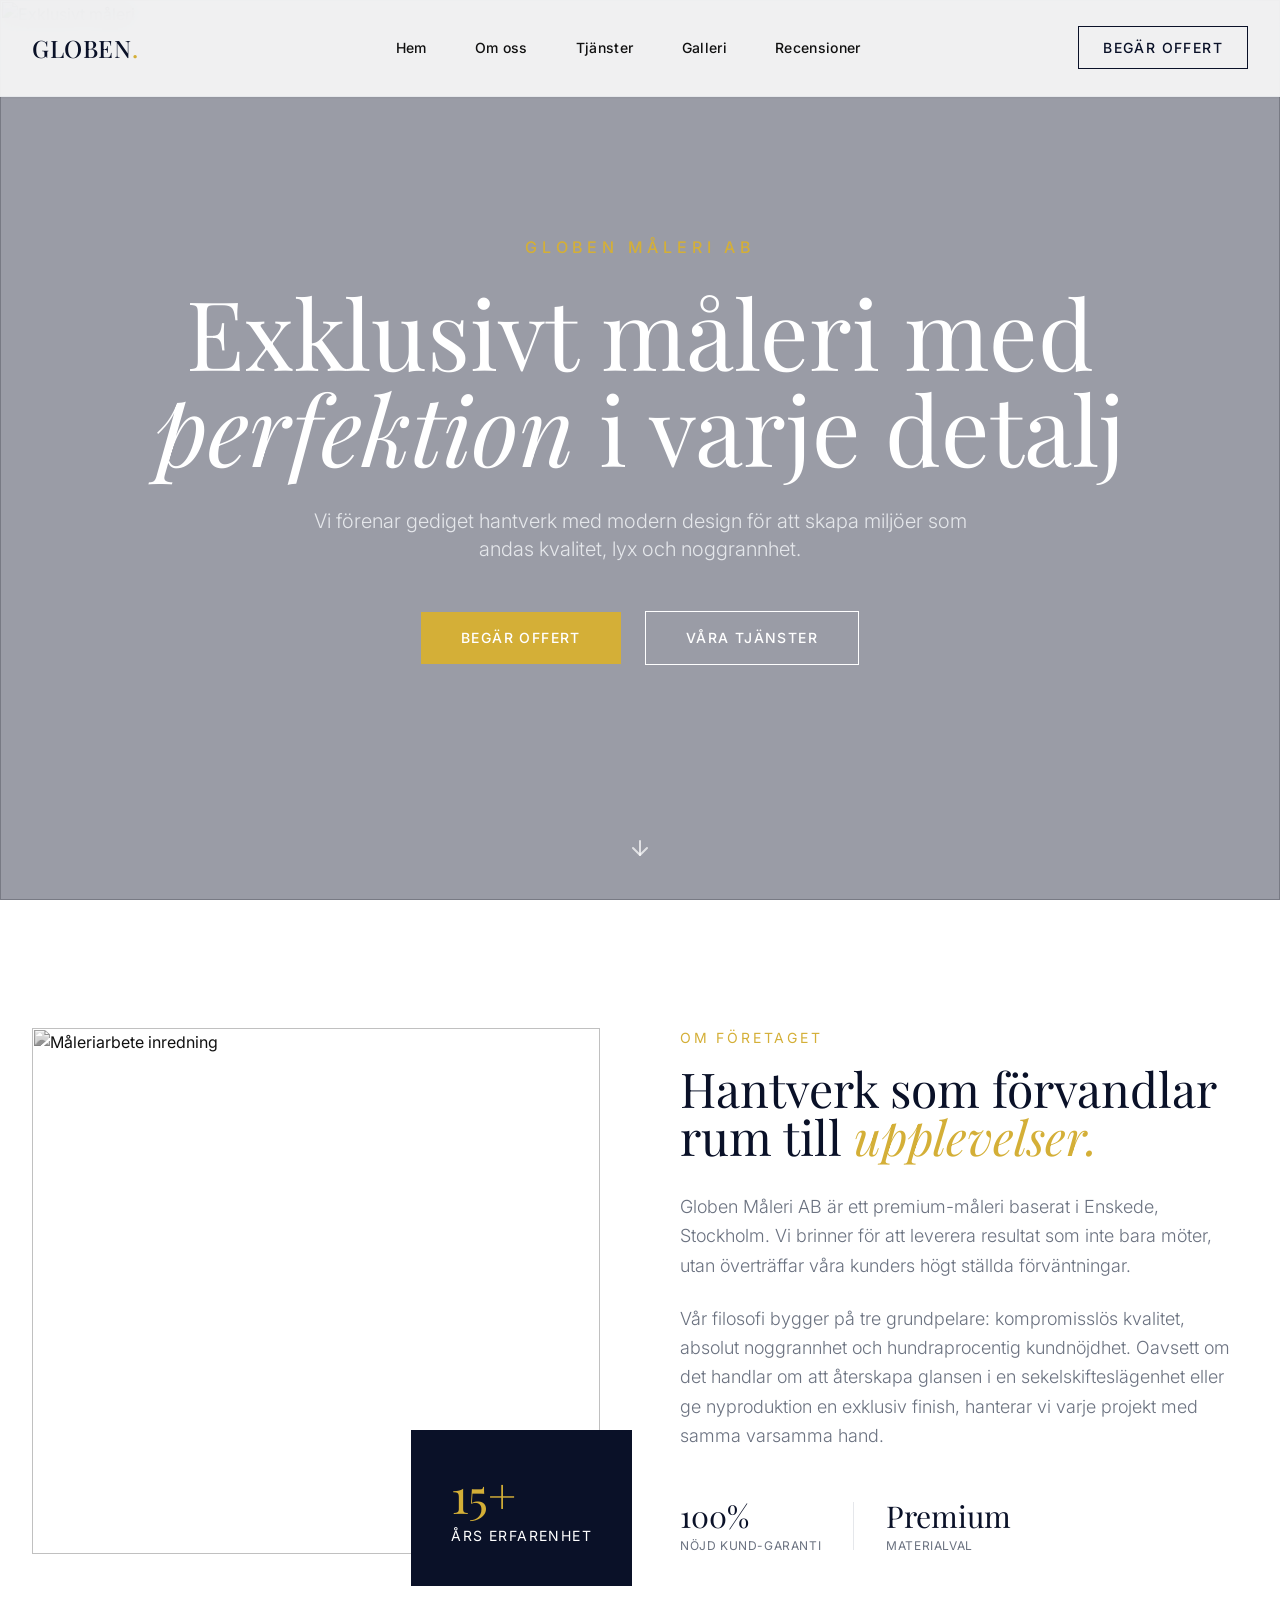
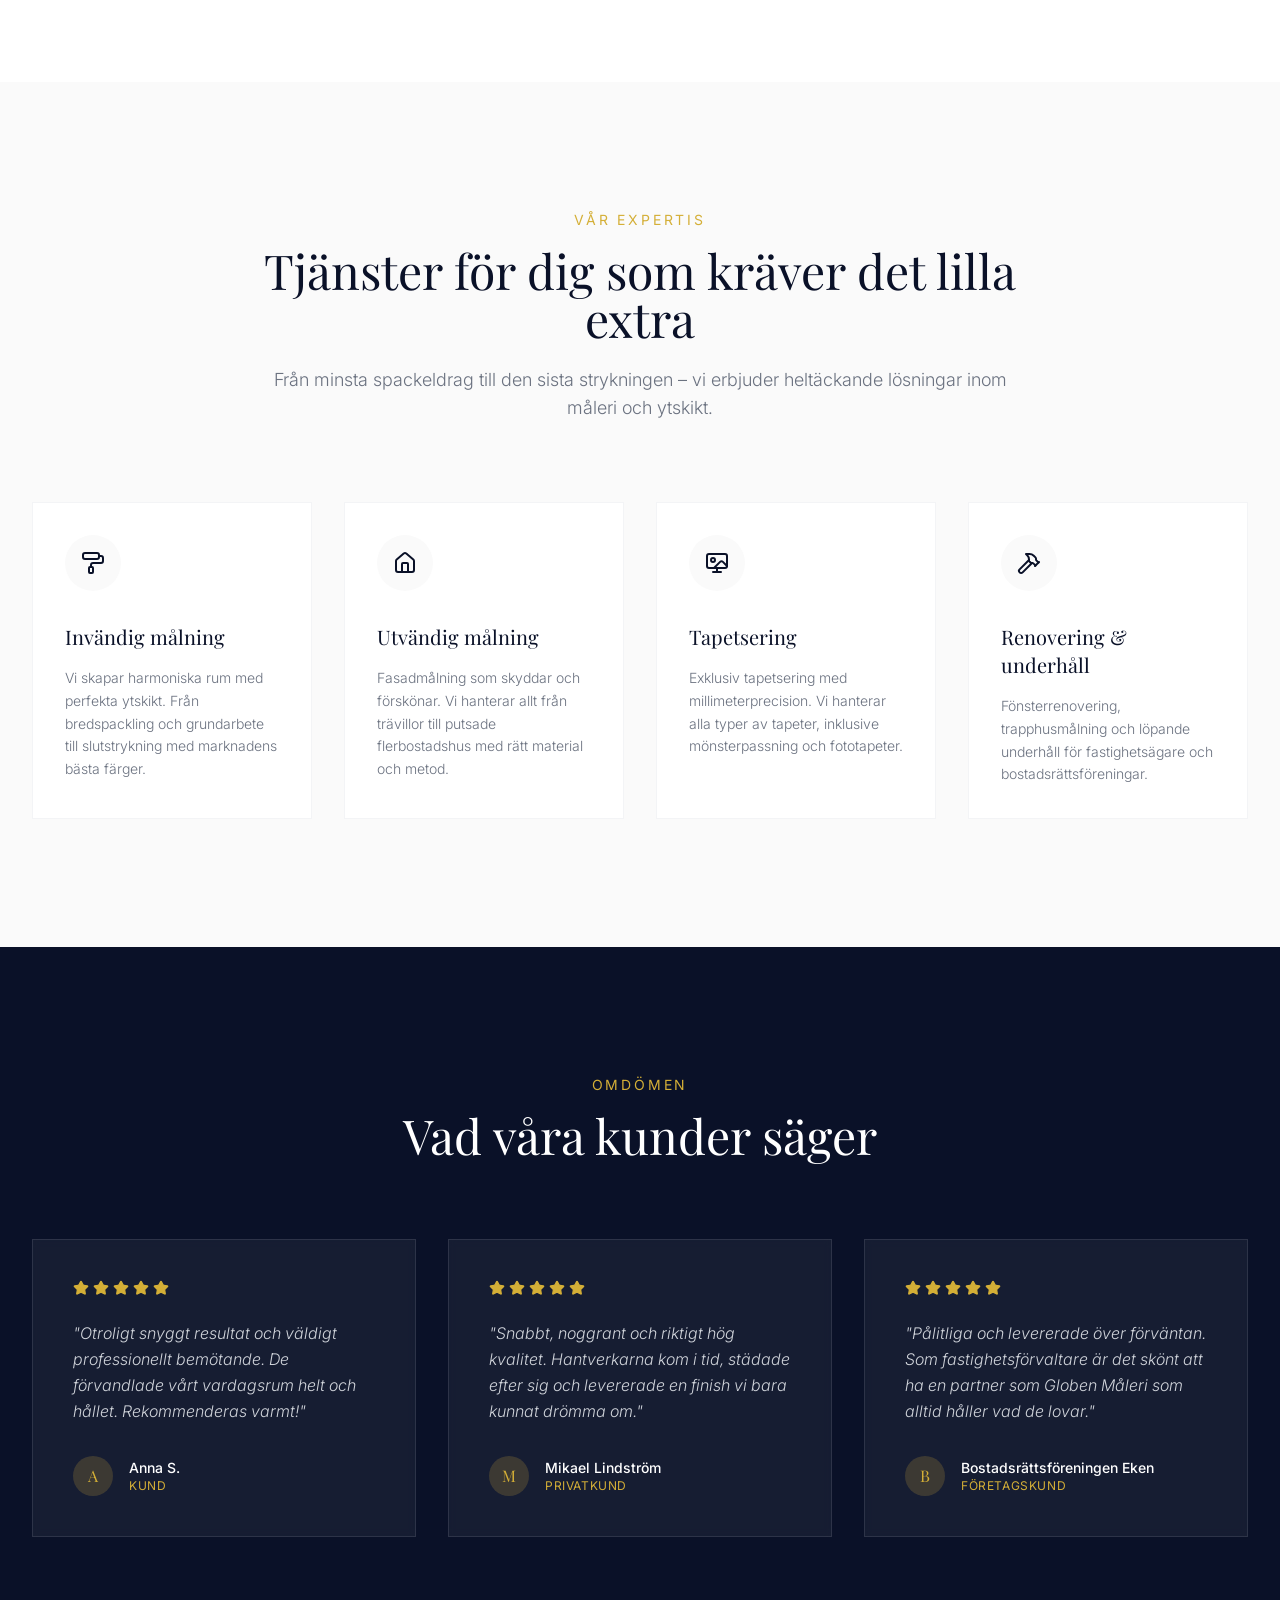
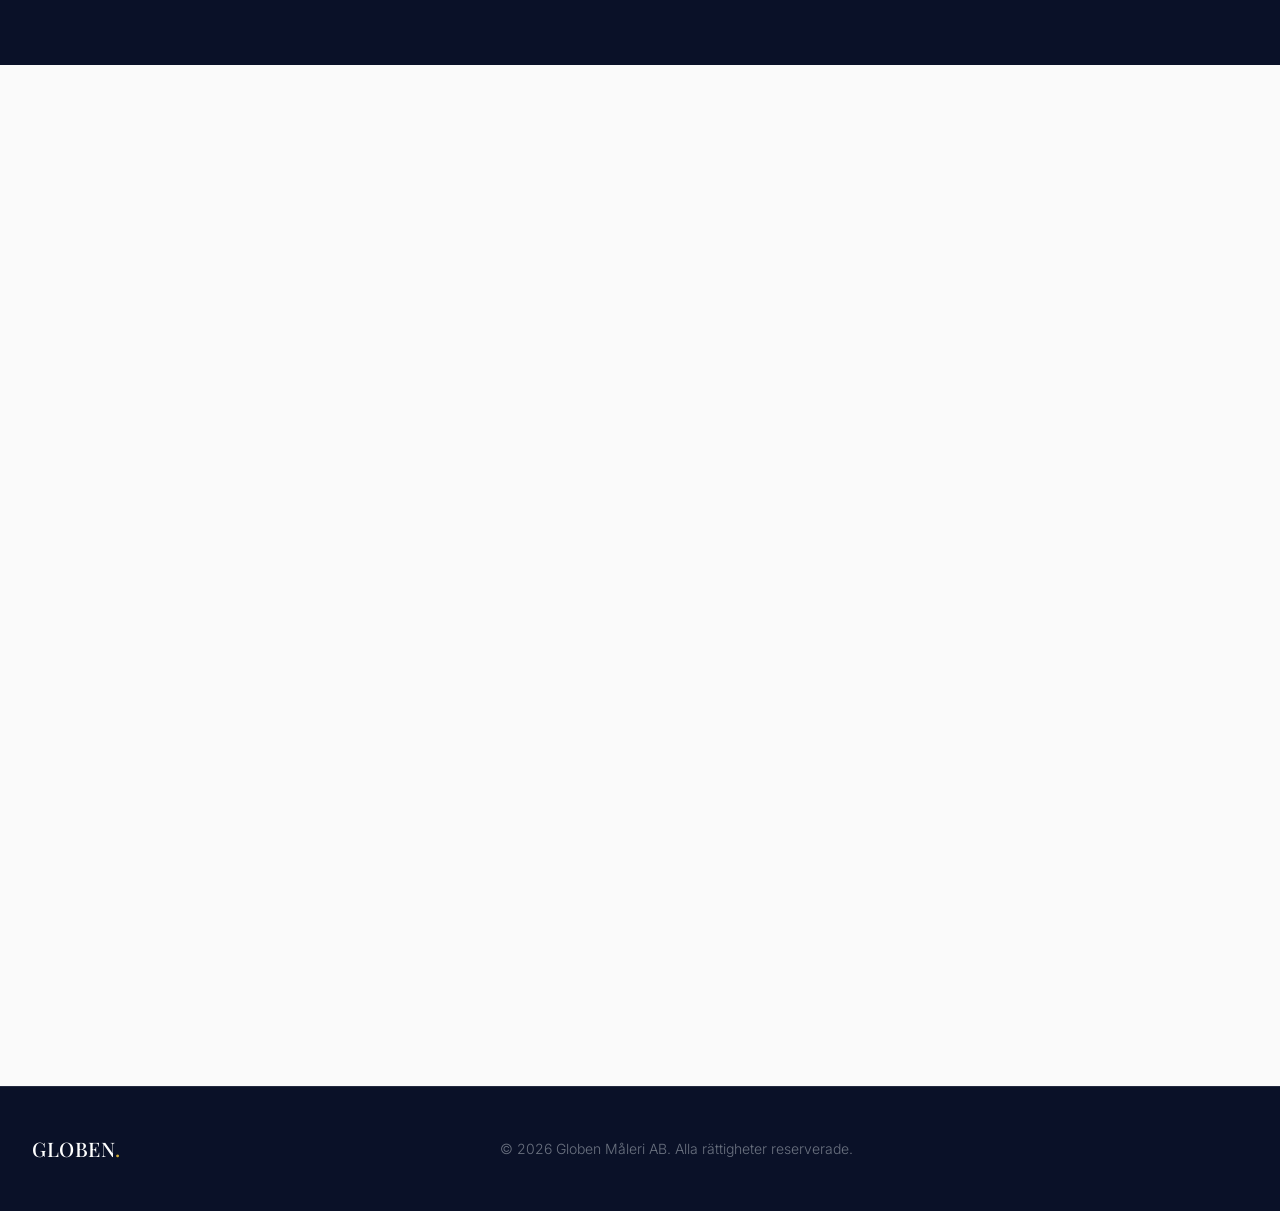
==== index.html @ fcfa4324 "Add files via upload" ====
<html lang="sv" class="scroll-smooth"><head>
    <meta charset="UTF-8">
    <meta name="viewport" content="width=device-width, initial-scale=1.0">
    <title>Globen Måleri AB | Exklusivt Måleri &amp; Perfektion</title>
    <meta name="description" content="Globen Måleri AB erbjuder exklusivt måleri med perfektion i varje detalj. Vi utför invändig och utvändig målning, tapetsering och renovering i toppklass.">
    
    <link rel="preconnect" href="https://fonts.googleapis.com">
    <link rel="preconnect" href="https://fonts.gstatic.com" crossorigin="">
    <link href="https://fonts.googleapis.com/css2?family=Inter:wght@300;400;500;600&amp;family=Playfair+Display:ital,wght@0,400;0,500;0,600;1,400&amp;display=swap" rel="stylesheet">
    
    <script src="https://cdn.tailwindcss.com"></script>
    <script>
        tailwind.config = {
            theme: {
                extend: {
                    colors: {
                        brand: {
                            dark: '#0A1128',
                            gold: '#D4AF37',
                            light: '#FAFAFA',
                            gray: '#F3F4F6',
                            text: '#111111',
                            muted: '#6B7280'
                        }
                    },
                    fontFamily: {
                        sans: ['Inter', 'sans-serif'],
                        serif: ['Playfair Display', 'serif'],
                    },
                    spacing: {
                        '128': '32rem',
                    }
                }
            }
        }
    </script>
    
    <link rel="stylesheet" href="styles.css">
    <script src="https://unpkg.com/lucide@latest"></script>
    <script src="https://cdnjs.cloudflare.com/ajax/libs/gsap/3.12.2/gsap.min.js"></script>
    <script src="https://cdnjs.cloudflare.com/ajax/libs/gsap/3.12.2/ScrollTrigger.min.js"></script>
<style>*, ::before, ::after{--tw-border-spacing-x:0;--tw-border-spacing-y:0;--tw-translate-x:0;--tw-translate-y:0;--tw-rotate:0;--tw-skew-x:0;--tw-skew-y:0;--tw-scale-x:1;--tw-scale-y:1;--tw-pan-x: ;--tw-pan-y: ;--tw-pinch-zoom: ;--tw-scroll-snap-strictness:proximity;--tw-gradient-from-position: ;--tw-gradient-via-position: ;--tw-gradient-to-position: ;--tw-ordinal: ;--tw-slashed-zero: ;--tw-numeric-figure: ;--tw-numeric-spacing: ;--tw-numeric-fraction: ;--tw-ring-inset: ;--tw-ring-offset-width:0px;--tw-ring-offset-color:#fff;--tw-ring-color:rgb(59 130 246 / 0.5);--tw-ring-offset-shadow:0 0 #0000;--tw-ring-shadow:0 0 #0000;--tw-shadow:0 0 #0000;--tw-shadow-colored:0 0 #0000;--tw-blur: ;--tw-brightness: ;--tw-contrast: ;--tw-grayscale: ;--tw-hue-rotate: ;--tw-invert: ;--tw-saturate: ;--tw-sepia: ;--tw-drop-shadow: ;--tw-backdrop-blur: ;--tw-backdrop-brightness: ;--tw-backdrop-contrast: ;--tw-backdrop-grayscale: ;--tw-backdrop-hue-rotate: ;--tw-backdrop-invert: ;--tw-backdrop-opacity: ;--tw-backdrop-saturate: ;--tw-backdrop-sepia: ;--tw-contain-size: ;--tw-contain-layout: ;--tw-contain-paint: ;--tw-contain-style: }::backdrop{--tw-border-spacing-x:0;--tw-border-spacing-y:0;--tw-translate-x:0;--tw-translate-y:0;--tw-rotate:0;--tw-skew-x:0;--tw-skew-y:0;--tw-scale-x:1;--tw-scale-y:1;--tw-pan-x: ;--tw-pan-y: ;--tw-pinch-zoom: ;--tw-scroll-snap-strictness:proximity;--tw-gradient-from-position: ;--tw-gradient-via-position: ;--tw-gradient-to-position: ;--tw-ordinal: ;--tw-slashed-zero: ;--tw-numeric-figure: ;--tw-numeric-spacing: ;--tw-numeric-fraction: ;--tw-ring-inset: ;--tw-ring-offset-width:0px;--tw-ring-offset-color:#fff;--tw-ring-color:rgb(59 130 246 / 0.5);--tw-ring-offset-shadow:0 0 #0000;--tw-ring-shadow:0 0 #0000;--tw-shadow:0 0 #0000;--tw-shadow-colored:0 0 #0000;--tw-blur: ;--tw-brightness: ;--tw-contrast: ;--tw-grayscale: ;--tw-hue-rotate: ;--tw-invert: ;--tw-saturate: ;--tw-sepia: ;--tw-drop-shadow: ;--tw-backdrop-blur: ;--tw-backdrop-brightness: ;--tw-backdrop-contrast: ;--tw-backdrop-grayscale: ;--tw-backdrop-hue-rotate: ;--tw-backdrop-invert: ;--tw-backdrop-opacity: ;--tw-backdrop-saturate: ;--tw-backdrop-sepia: ;--tw-contain-size: ;--tw-contain-layout: ;--tw-contain-paint: ;--tw-contain-style: }/* ! tailwindcss v3.4.17 | MIT License | https://tailwindcss.com */*,::after,::before{box-sizing:border-box;border-width:0;border-style:solid;border-color:#e5e7eb}::after,::before{--tw-content:''}:host,html{line-height:1.5;-webkit-text-size-adjust:100%;-moz-tab-size:4;tab-size:4;font-family:Inter, sans-serif;font-feature-settings:normal;font-variation-settings:normal;-webkit-tap-highlight-color:transparent}body{margin:0;line-height:inherit}hr{height:0;color:inherit;border-top-width:1px}abbr:where([title]){-webkit-text-decoration:underline dotted;text-decoration:underline dotted}h1,h2,h3,h4,h5,h6{font-size:inherit;font-weight:inherit}a{color:inherit;text-decoration:inherit}b,strong{font-weight:bolder}code,kbd,pre,samp{font-family:ui-monospace, SFMono-Regular, Menlo, Monaco, Consolas, "Liberation Mono", "Courier New", monospace;font-feature-settings:normal;font-variation-settings:normal;font-size:1em}small{font-size:80%}sub,sup{font-size:75%;line-height:0;position:relative;vertical-align:baseline}sub{bottom:-.25em}sup{top:-.5em}table{text-indent:0;border-color:inherit;border-collapse:collapse}button,input,optgroup,select,textarea{font-family:inherit;font-feature-settings:inherit;font-variation-settings:inherit;font-size:100%;font-weight:inherit;line-height:inherit;letter-spacing:inherit;color:inherit;margin:0;padding:0}button,select{text-transform:none}button,input:where([type=button]),input:where([type=reset]),input:where([type=submit]){-webkit-appearance:button;background-color:transparent;background-image:none}:-moz-focusring{outline:auto}:-moz-ui-invalid{box-shadow:none}progress{vertical-align:baseline}::-webkit-inner-spin-button,::-webkit-outer-spin-button{height:auto}[type=search]{-webkit-appearance:textfield;outline-offset:-2px}::-webkit-search-decoration{-webkit-appearance:none}::-webkit-file-upload-button{-webkit-appearance:button;font:inherit}summary{display:list-item}blockquote,dd,dl,figure,h1,h2,h3,h4,h5,h6,hr,p,pre{margin:0}fieldset{margin:0;padding:0}legend{padding:0}menu,ol,ul{list-style:none;margin:0;padding:0}dialog{padding:0}textarea{resize:vertical}input::placeholder,textarea::placeholder{opacity:1;color:#9ca3af}[role=button],button{cursor:pointer}:disabled{cursor:default}audio,canvas,embed,iframe,img,object,svg,video{display:block;vertical-align:middle}img,video{max-width:100%;height:auto}[hidden]:where(:not([hidden=until-found])){display:none}.pointer-events-none{pointer-events:none}.pointer-events-auto{pointer-events:auto}.fixed{position:fixed}.absolute{position:absolute}.relative{position:relative}.inset-0{inset:0px}.-bottom-8{bottom:-2rem}.-right-8{right:-2rem}.-top-3\.5{top:-0.875rem}.bottom-10{bottom:2.5rem}.left-0{left:0px}.left-1\/2{left:50%}.right-0{right:0px}.right-8{right:2rem}.top-0{top:0px}.top-8{top:2rem}.right-6{right:1.5rem}.bottom-full{bottom:100%}.z-50{z-index:50}.z-0{z-index:0}.z-10{z-index:10}.z-40{z-index:40}.z-\[10000\]{z-index:10000}.z-\[10001\]{z-index:10001}.z-\[9997\]{z-index:9997}.z-\[9998\]{z-index:9998}.z-\[9999\]{z-index:9999}.z-\[10002\]{z-index:10002}.order-1{order:1}.order-2{order:2}.mx-auto{margin-left:auto;margin-right:auto}.-mr-2{margin-right:-0.5rem}.-mr-20{margin-right:-5rem}.-mt-20{margin-top:-5rem}.mb-1{margin-bottom:0.25rem}.mb-12{margin-bottom:3rem}.mb-16{margin-bottom:4rem}.mb-2{margin-bottom:0.5rem}.mb-20{margin-bottom:5rem}.mb-4{margin-bottom:1rem}.mb-6{margin-bottom:1.5rem}.mb-8{margin-bottom:2rem}.ml-10{margin-left:2.5rem}.mt-1{margin-top:0.25rem}.mt-12{margin-top:3rem}.mt-16{margin-top:4rem}.mt-4{margin-top:1rem}.mt-6{margin-top:1.5rem}.mt-8{margin-top:2rem}.ml-2{margin-left:0.5rem}.mb-1\.5{margin-bottom:0.375rem}.block{display:block}.flex{display:flex}.inline-flex{display:inline-flex}.grid{display:grid}.hidden{display:none}.h-12{height:3rem}.h-24{height:6rem}.h-4{height:1rem}.h-5{height:1.25rem}.h-6{height:1.5rem}.h-64{height:16rem}.h-8{height:2rem}.h-auto{height:auto}.h-full{height:100%}.h-screen{height:100vh}.h-10{height:2.5rem}.h-14{height:3.5rem}.h-80{height:20rem}.h-96{height:24rem}.h-1{height:0.25rem}.h-2{height:0.5rem}.h-3\.5{height:0.875rem}.h-7{height:1.75rem}.h-2\.5{height:0.625rem}.w-full{width:100%}.w-4{width:1rem}.w-5{width:1.25rem}.w-6{width:1.5rem}.w-64{width:16rem}.w-8{width:2rem}.w-px{width:1px}.w-screen{width:100vw}.w-10{width:2.5rem}.w-14{width:3.5rem}.w-1{width:0.25rem}.w-2{width:0.5rem}.w-3\.5{width:0.875rem}.w-7{width:1.75rem}.w-2\.5{width:0.625rem}.min-w-\[280px\]{min-width:280px}.max-w-2xl{max-width:42rem}.max-w-3xl{max-width:48rem}.max-w-5xl{max-width:64rem}.max-w-7xl{max-width:80rem}.max-w-sm{max-width:24rem}.flex-1{flex:1 1 0%}.flex-shrink-0{flex-shrink:0}.origin-left{transform-origin:left}.-translate-x-1\/2{--tw-translate-x:-50%;transform:translate(var(--tw-translate-x), var(--tw-translate-y)) rotate(var(--tw-rotate)) skewX(var(--tw-skew-x)) skewY(var(--tw-skew-y)) scaleX(var(--tw-scale-x)) scaleY(var(--tw-scale-y))}.translate-x-full{--tw-translate-x:100%;transform:translate(var(--tw-translate-x), var(--tw-translate-y)) rotate(var(--tw-rotate)) skewX(var(--tw-skew-x)) skewY(var(--tw-skew-y)) scaleX(var(--tw-scale-x)) scaleY(var(--tw-scale-y))}.translate-x-0{--tw-translate-x:0px;transform:translate(var(--tw-translate-x), var(--tw-translate-y)) rotate(var(--tw-rotate)) skewX(var(--tw-skew-x)) skewY(var(--tw-skew-y)) scaleX(var(--tw-scale-x)) scaleY(var(--tw-scale-y))}.scale-105{--tw-scale-x:1.05;--tw-scale-y:1.05;transform:translate(var(--tw-translate-x), var(--tw-translate-y)) rotate(var(--tw-rotate)) skewX(var(--tw-skew-x)) skewY(var(--tw-skew-y)) scaleX(var(--tw-scale-x)) scaleY(var(--tw-scale-y))}.scale-95{--tw-scale-x:.95;--tw-scale-y:.95;transform:translate(var(--tw-translate-x), var(--tw-translate-y)) rotate(var(--tw-rotate)) skewX(var(--tw-skew-x)) skewY(var(--tw-skew-y)) scaleX(var(--tw-scale-x)) scaleY(var(--tw-scale-y))}.scale-x-0{--tw-scale-x:0;transform:translate(var(--tw-translate-x), var(--tw-translate-y)) rotate(var(--tw-rotate)) skewX(var(--tw-skew-x)) skewY(var(--tw-skew-y)) scaleX(var(--tw-scale-x)) scaleY(var(--tw-scale-y))}.transform{transform:translate(var(--tw-translate-x), var(--tw-translate-y)) rotate(var(--tw-rotate)) skewX(var(--tw-skew-x)) skewY(var(--tw-skew-y)) scaleX(var(--tw-scale-x)) scaleY(var(--tw-scale-y))}@keyframes bounce{0%, 100%{transform:translateY(-25%);animation-timing-function:cubic-bezier(0.8,0,1,1)}50%{transform:none;animation-timing-function:cubic-bezier(0,0,0.2,1)}}.animate-bounce{animation:bounce 1s infinite}.cursor-ew-resize{cursor:ew-resize}.cursor-nesw-resize{cursor:nesw-resize}.cursor-ns-resize{cursor:ns-resize}.cursor-nwse-resize{cursor:nwse-resize}.cursor-pointer{cursor:pointer}.select-none{-webkit-user-select:none;user-select:none}.resize-none{resize:none}.grid-cols-1{grid-template-columns:repeat(1, minmax(0, 1fr))}.flex-col{flex-direction:column}.items-start{align-items:flex-start}.items-center{align-items:center}.items-baseline{align-items:baseline}.justify-end{justify-content:flex-end}.justify-center{justify-content:center}.justify-between{justify-content:space-between}.gap-2{gap:0.5rem}.gap-20{gap:5rem}.gap-4{gap:1rem}.gap-6{gap:1.5rem}.gap-8{gap:2rem}.gap-1{gap:0.25rem}.gap-3{gap:0.75rem}.gap-0\.5{gap:0.125rem}.space-x-12 > :not([hidden]) ~ :not([hidden]){--tw-space-x-reverse:0;margin-right:calc(3rem * var(--tw-space-x-reverse));margin-left:calc(3rem * calc(1 - var(--tw-space-x-reverse)))}.space-y-6 > :not([hidden]) ~ :not([hidden]){--tw-space-y-reverse:0;margin-top:calc(1.5rem * calc(1 - var(--tw-space-y-reverse)));margin-bottom:calc(1.5rem * var(--tw-space-y-reverse))}.space-y-8 > :not([hidden]) ~ :not([hidden]){--tw-space-y-reverse:0;margin-top:calc(2rem * calc(1 - var(--tw-space-y-reverse)));margin-bottom:calc(2rem * var(--tw-space-y-reverse))}.overflow-hidden{overflow:hidden}.overflow-x-hidden{overflow-x:hidden}.scroll-smooth{scroll-behavior:smooth}.whitespace-nowrap{white-space:nowrap}.rounded-full{border-radius:9999px}.rounded-sm{border-radius:0.125rem}.rounded-2xl{border-radius:1rem}.rounded-xl{border-radius:0.75rem}.rounded-md{border-radius:0.375rem}.border{border-width:1px}.border-b{border-bottom-width:1px}.border-t{border-top-width:1px}.border-dashed{border-style:dashed}.border-transparent{border-color:transparent}.border-brand-dark{--tw-border-opacity:1;border-color:rgb(10 17 40 / var(--tw-border-opacity, 1))}.border-gray-300{--tw-border-opacity:1;border-color:rgb(209 213 219 / var(--tw-border-opacity, 1))}.border-white{--tw-border-opacity:1;border-color:rgb(255 255 255 / var(--tw-border-opacity, 1))}.border-white\/10{border-color:rgb(255 255 255 / 0.1)}.border-gray-100{--tw-border-opacity:1;border-color:rgb(243 244 246 / var(--tw-border-opacity, 1))}.border-blue-300\/60{border-color:rgb(147 197 253 / 0.6)}.border-blue-400\/40{border-color:rgb(96 165 250 / 0.4)}.border-gray-200{--tw-border-opacity:1;border-color:rgb(229 231 235 / var(--tw-border-opacity, 1))}.border-blue-400\/20{border-color:rgb(96 165 250 / 0.2)}.border-blue-500\/60{border-color:rgb(59 130 246 / 0.6)}.border-opacity-30{--tw-border-opacity:0.3}.bg-brand-light{--tw-bg-opacity:1;background-color:rgb(250 250 250 / var(--tw-bg-opacity, 1))}.bg-brand-light\/90{background-color:rgb(250 250 250 / 0.9)}.bg-brand-dark{--tw-bg-opacity:1;background-color:rgb(10 17 40 / var(--tw-bg-opacity, 1))}.bg-brand-dark\/40{background-color:rgb(10 17 40 / 0.4)}.bg-brand-gold{--tw-bg-opacity:1;background-color:rgb(212 175 55 / var(--tw-bg-opacity, 1))}.bg-brand-gold\/10{background-color:rgb(212 175 55 / 0.1)}.bg-gray-200{--tw-bg-opacity:1;background-color:rgb(229 231 235 / var(--tw-bg-opacity, 1))}.bg-transparent{background-color:transparent}.bg-white{--tw-bg-opacity:1;background-color:rgb(255 255 255 / var(--tw-bg-opacity, 1))}.bg-brand-gold\/20{background-color:rgb(212 175 55 / 0.2)}.bg-white\/5{background-color:rgb(255 255 255 / 0.05)}.bg-blue-500\/20{background-color:rgb(59 130 246 / 0.2)}.bg-blue-500\/60{background-color:rgb(59 130 246 / 0.6)}.bg-gray-900\/95{background-color:rgb(17 24 39 / 0.95)}.bg-red-500\/20{background-color:rgb(239 68 68 / 0.2)}.bg-gradient-to-r{background-image:linear-gradient(to right, var(--tw-gradient-stops))}.bg-gradient-to-br{background-image:linear-gradient(to bottom right, var(--tw-gradient-stops))}.from-blue-400\/80{--tw-gradient-from:rgb(96 165 250 / 0.8) var(--tw-gradient-from-position);--tw-gradient-to:rgb(96 165 250 / 0) var(--tw-gradient-to-position);--tw-gradient-stops:var(--tw-gradient-from), var(--tw-gradient-to)}.from-blue-500\/10{--tw-gradient-from:rgb(59 130 246 / 0.1) var(--tw-gradient-from-position);--tw-gradient-to:rgb(59 130 246 / 0) var(--tw-gradient-to-position);--tw-gradient-stops:var(--tw-gradient-from), var(--tw-gradient-to)}.from-indigo-900\/50{--tw-gradient-from:rgb(49 46 129 / 0.5) var(--tw-gradient-from-position);--tw-gradient-to:rgb(49 46 129 / 0) var(--tw-gradient-to-position);--tw-gradient-stops:var(--tw-gradient-from), var(--tw-gradient-to)}.via-indigo-500\/5{--tw-gradient-to:rgb(99 102 241 / 0)  var(--tw-gradient-to-position);--tw-gradient-stops:var(--tw-gradient-from), rgb(99 102 241 / 0.05) var(--tw-gradient-via-position), var(--tw-gradient-to)}.to-blue-500\/90{--tw-gradient-to:rgb(59 130 246 / 0.9) var(--tw-gradient-to-position)}.to-slate-900\/40{--tw-gradient-to:rgb(15 23 42 / 0.4) var(--tw-gradient-to-position)}.fill-current{fill:currentColor}.object-cover{object-fit:cover}.object-center{object-position:center}.p-10{padding:2.5rem}.p-12{padding:3rem}.p-2{padding:0.5rem}.p-8{padding:2rem}.p-1\.5{padding:0.375rem}.px-10{padding-left:2.5rem;padding-right:2.5rem}.px-4{padding-left:1rem;padding-right:1rem}.px-6{padding-left:1.5rem;padding-right:1.5rem}.px-8{padding-left:2rem;padding-right:2rem}.py-12{padding-top:3rem;padding-bottom:3rem}.py-3{padding-top:0.75rem;padding-bottom:0.75rem}.py-32{padding-top:8rem;padding-bottom:8rem}.py-4{padding-top:1rem;padding-bottom:1rem}.py-3\.5{padding-top:0.875rem;padding-bottom:0.875rem}.px-2{padding-left:0.5rem;padding-right:0.5rem}.py-1{padding-top:0.25rem;padding-bottom:0.25rem}.pt-8{padding-top:2rem}.text-center{text-align:center}.font-sans{font-family:Inter, sans-serif}.font-serif{font-family:Playfair Display, serif}.text-2xl{font-size:1.5rem;line-height:2rem}.text-3xl{font-size:1.875rem;line-height:2.25rem}.text-4xl{font-size:2.25rem;line-height:2.5rem}.text-5xl{font-size:3rem;line-height:1}.text-lg{font-size:1.125rem;line-height:1.75rem}.text-sm{font-size:0.875rem;line-height:1.25rem}.text-xl{font-size:1.25rem;line-height:1.75rem}.text-xs{font-size:0.75rem;line-height:1rem}.font-light{font-weight:300}.font-medium{font-weight:500}.font-normal{font-weight:400}.uppercase{text-transform:uppercase}.italic{font-style:italic}.leading-relaxed{line-height:1.625}.leading-snug{line-height:1.375}.leading-tight{line-height:1.25}.tracking-\[0\.2em\]{letter-spacing:0.2em}.tracking-\[0\.3em\]{letter-spacing:0.3em}.tracking-wide{letter-spacing:0.025em}.tracking-wider{letter-spacing:0.05em}.tracking-widest{letter-spacing:0.1em}.text-brand-text{--tw-text-opacity:1;color:rgb(17 17 17 / var(--tw-text-opacity, 1))}.text-brand-dark{--tw-text-opacity:1;color:rgb(10 17 40 / var(--tw-text-opacity, 1))}.text-brand-gold{--tw-text-opacity:1;color:rgb(212 175 55 / var(--tw-text-opacity, 1))}.text-brand-muted{--tw-text-opacity:1;color:rgb(107 114 128 / var(--tw-text-opacity, 1))}.text-gray-200{--tw-text-opacity:1;color:rgb(229 231 235 / var(--tw-text-opacity, 1))}.text-gray-400{--tw-text-opacity:1;color:rgb(156 163 175 / var(--tw-text-opacity, 1))}.text-gray-500{--tw-text-opacity:1;color:rgb(107 114 128 / var(--tw-text-opacity, 1))}.text-green-600{--tw-text-opacity:1;color:rgb(22 163 74 / var(--tw-text-opacity, 1))}.text-white{--tw-text-opacity:1;color:rgb(255 255 255 / var(--tw-text-opacity, 1))}.text-white\/70{color:rgb(255 255 255 / 0.7)}.text-gray-300{--tw-text-opacity:1;color:rgb(209 213 219 / var(--tw-text-opacity, 1))}.text-blue-300{--tw-text-opacity:1;color:rgb(147 197 253 / var(--tw-text-opacity, 1))}.text-white\/60{color:rgb(255 255 255 / 0.6)}.text-white\/90{color:rgb(255 255 255 / 0.9)}.text-white\/95{color:rgb(255 255 255 / 0.95)}.text-red-400{--tw-text-opacity:1;color:rgb(248 113 113 / var(--tw-text-opacity, 1))}.antialiased{-webkit-font-smoothing:antialiased;-moz-osx-font-smoothing:grayscale}.placeholder-transparent::placeholder{color:transparent}.opacity-5{opacity:0.05}.opacity-0{opacity:0}.opacity-90{opacity:0.9}.shadow-2xl{--tw-shadow:0 25px 50px -12px rgb(0 0 0 / 0.25);--tw-shadow-colored:0 25px 50px -12px var(--tw-shadow-color);box-shadow:var(--tw-ring-offset-shadow, 0 0 #0000), var(--tw-ring-shadow, 0 0 #0000), var(--tw-shadow)}.shadow-lg{--tw-shadow:0 10px 15px -3px rgb(0 0 0 / 0.1), 0 4px 6px -4px rgb(0 0 0 / 0.1);--tw-shadow-colored:0 10px 15px -3px var(--tw-shadow-color), 0 4px 6px -4px var(--tw-shadow-color);box-shadow:var(--tw-ring-offset-shadow, 0 0 #0000), var(--tw-ring-shadow, 0 0 #0000), var(--tw-shadow)}.shadow-sm{--tw-shadow:0 1px 2px 0 rgb(0 0 0 / 0.05);--tw-shadow-colored:0 1px 2px 0 var(--tw-shadow-color);box-shadow:var(--tw-ring-offset-shadow, 0 0 #0000), var(--tw-ring-shadow, 0 0 #0000), var(--tw-shadow)}.shadow-md{--tw-shadow:0 4px 6px -1px rgb(0 0 0 / 0.1), 0 2px 4px -2px rgb(0 0 0 / 0.1);--tw-shadow-colored:0 4px 6px -1px var(--tw-shadow-color), 0 2px 4px -2px var(--tw-shadow-color);box-shadow:var(--tw-ring-offset-shadow, 0 0 #0000), var(--tw-ring-shadow, 0 0 #0000), var(--tw-shadow)}.shadow-brand-dark\/5{--tw-shadow-color:rgb(10 17 40 / 0.05);--tw-shadow:var(--tw-shadow-colored)}.ring-1{--tw-ring-offset-shadow:var(--tw-ring-inset) 0 0 0 var(--tw-ring-offset-width) var(--tw-ring-offset-color);--tw-ring-shadow:var(--tw-ring-inset) 0 0 0 calc(1px + var(--tw-ring-offset-width)) var(--tw-ring-color);box-shadow:var(--tw-ring-offset-shadow), var(--tw-ring-shadow), var(--tw-shadow, 0 0 #0000)}.ring-blue-400\/15{--tw-ring-color:rgb(96 165 250 / 0.15)}.ring-blue-400\/30{--tw-ring-color:rgb(96 165 250 / 0.3)}.ring-white\/0{--tw-ring-color:rgb(255 255 255 / 0)}.ring-white\/10{--tw-ring-color:rgb(255 255 255 / 0.1)}.ring-blue-500\/25{--tw-ring-color:rgb(59 130 246 / 0.25)}.ring-white\/15{--tw-ring-color:rgb(255 255 255 / 0.15)}.blur-3xl{--tw-blur:blur(64px);filter:var(--tw-blur) var(--tw-brightness) var(--tw-contrast) var(--tw-grayscale) var(--tw-hue-rotate) var(--tw-invert) var(--tw-saturate) var(--tw-sepia) var(--tw-drop-shadow)}.grayscale{--tw-grayscale:grayscale(100%);filter:var(--tw-blur) var(--tw-brightness) var(--tw-contrast) var(--tw-grayscale) var(--tw-hue-rotate) var(--tw-invert) var(--tw-saturate) var(--tw-sepia) var(--tw-drop-shadow)}.backdrop-blur-md{--tw-backdrop-blur:blur(12px);-webkit-backdrop-filter:var(--tw-backdrop-blur) var(--tw-backdrop-brightness) var(--tw-backdrop-contrast) var(--tw-backdrop-grayscale) var(--tw-backdrop-hue-rotate) var(--tw-backdrop-invert) var(--tw-backdrop-opacity) var(--tw-backdrop-saturate) var(--tw-backdrop-sepia);backdrop-filter:var(--tw-backdrop-blur) var(--tw-backdrop-brightness) var(--tw-backdrop-contrast) var(--tw-backdrop-grayscale) var(--tw-backdrop-hue-rotate) var(--tw-backdrop-invert) var(--tw-backdrop-opacity) var(--tw-backdrop-saturate) var(--tw-backdrop-sepia)}.backdrop-blur-sm{--tw-backdrop-blur:blur(4px);-webkit-backdrop-filter:var(--tw-backdrop-blur) var(--tw-backdrop-brightness) var(--tw-backdrop-contrast) var(--tw-backdrop-grayscale) var(--tw-backdrop-hue-rotate) var(--tw-backdrop-invert) var(--tw-backdrop-opacity) var(--tw-backdrop-saturate) var(--tw-backdrop-sepia);backdrop-filter:var(--tw-backdrop-blur) var(--tw-backdrop-brightness) var(--tw-backdrop-contrast) var(--tw-backdrop-grayscale) var(--tw-backdrop-hue-rotate) var(--tw-backdrop-invert) var(--tw-backdrop-opacity) var(--tw-backdrop-saturate) var(--tw-backdrop-sepia)}.backdrop-blur-xl{--tw-backdrop-blur:blur(24px);-webkit-backdrop-filter:var(--tw-backdrop-blur) var(--tw-backdrop-brightness) var(--tw-backdrop-contrast) var(--tw-backdrop-grayscale) var(--tw-backdrop-hue-rotate) var(--tw-backdrop-invert) var(--tw-backdrop-opacity) var(--tw-backdrop-saturate) var(--tw-backdrop-sepia);backdrop-filter:var(--tw-backdrop-blur) var(--tw-backdrop-brightness) var(--tw-backdrop-contrast) var(--tw-backdrop-grayscale) var(--tw-backdrop-hue-rotate) var(--tw-backdrop-invert) var(--tw-backdrop-opacity) var(--tw-backdrop-saturate) var(--tw-backdrop-sepia)}.backdrop-saturate-150{--tw-backdrop-saturate:saturate(1.5);-webkit-backdrop-filter:var(--tw-backdrop-blur) var(--tw-backdrop-brightness) var(--tw-backdrop-contrast) var(--tw-backdrop-grayscale) var(--tw-backdrop-hue-rotate) var(--tw-backdrop-invert) var(--tw-backdrop-opacity) var(--tw-backdrop-saturate) var(--tw-backdrop-sepia);backdrop-filter:var(--tw-backdrop-blur) var(--tw-backdrop-brightness) var(--tw-backdrop-contrast) var(--tw-backdrop-grayscale) var(--tw-backdrop-hue-rotate) var(--tw-backdrop-invert) var(--tw-backdrop-opacity) var(--tw-backdrop-saturate) var(--tw-backdrop-sepia)}.transition-all{transition-property:all;transition-timing-function:cubic-bezier(0.4, 0, 0.2, 1);transition-duration:150ms}.transition-colors{transition-property:color, background-color, border-color, fill, stroke, -webkit-text-decoration-color;transition-property:color, background-color, border-color, text-decoration-color, fill, stroke;transition-property:color, background-color, border-color, text-decoration-color, fill, stroke, -webkit-text-decoration-color;transition-timing-function:cubic-bezier(0.4, 0, 0.2, 1);transition-duration:150ms}.transition-transform{transition-property:transform;transition-timing-function:cubic-bezier(0.4, 0, 0.2, 1);transition-duration:150ms}.transition-opacity{transition-property:opacity;transition-timing-function:cubic-bezier(0.4, 0, 0.2, 1);transition-duration:150ms}.duration-300{transition-duration:300ms}.duration-700{transition-duration:700ms}.duration-500{transition-duration:500ms}.duration-150{transition-duration:150ms}.duration-200{transition-duration:200ms}.ease-out{transition-timing-function:cubic-bezier(0, 0, 0.2, 1)}.ease-\[cubic-bezier\(0\.34\2c 1\.56\2c 0\.64\2c 1\)\]{transition-timing-function:cubic-bezier(0.34,1.56,0.64,1)}.ease-in-out{transition-timing-function:cubic-bezier(0.4, 0, 0.2, 1)}.selection\:bg-brand-gold *::selection{--tw-bg-opacity:1;background-color:rgb(212 175 55 / var(--tw-bg-opacity, 1))}.selection\:text-white *::selection{--tw-text-opacity:1;color:rgb(255 255 255 / var(--tw-text-opacity, 1))}.selection\:bg-brand-gold::selection{--tw-bg-opacity:1;background-color:rgb(212 175 55 / var(--tw-bg-opacity, 1))}.selection\:text-white::selection{--tw-text-opacity:1;color:rgb(255 255 255 / var(--tw-text-opacity, 1))}.hover\:-translate-y-2:hover{--tw-translate-y:-0.5rem;transform:translate(var(--tw-translate-x), var(--tw-translate-y)) rotate(var(--tw-rotate)) skewX(var(--tw-skew-x)) skewY(var(--tw-skew-y)) scaleX(var(--tw-scale-x)) scaleY(var(--tw-scale-y))}.hover\:scale-105:hover{--tw-scale-x:1.05;--tw-scale-y:1.05;transform:translate(var(--tw-translate-x), var(--tw-translate-y)) rotate(var(--tw-rotate)) skewX(var(--tw-skew-x)) skewY(var(--tw-skew-y)) scaleX(var(--tw-scale-x)) scaleY(var(--tw-scale-y))}.hover\:scale-110:hover{--tw-scale-x:1.1;--tw-scale-y:1.1;transform:translate(var(--tw-translate-x), var(--tw-translate-y)) rotate(var(--tw-rotate)) skewX(var(--tw-skew-x)) skewY(var(--tw-skew-y)) scaleX(var(--tw-scale-x)) scaleY(var(--tw-scale-y))}.hover\:scale-\[1\.02\]:hover{--tw-scale-x:1.02;--tw-scale-y:1.02;transform:translate(var(--tw-translate-x), var(--tw-translate-y)) rotate(var(--tw-rotate)) skewX(var(--tw-skew-x)) skewY(var(--tw-skew-y)) scaleX(var(--tw-scale-x)) scaleY(var(--tw-scale-y))}.hover\:border-blue-200\/80:hover{border-color:rgb(191 219 254 / 0.8)}.hover\:bg-brand-dark:hover{--tw-bg-opacity:1;background-color:rgb(10 17 40 / var(--tw-bg-opacity, 1))}.hover\:bg-brand-gold:hover{--tw-bg-opacity:1;background-color:rgb(212 175 55 / var(--tw-bg-opacity, 1))}.hover\:bg-white:hover{--tw-bg-opacity:1;background-color:rgb(255 255 255 / var(--tw-bg-opacity, 1))}.hover\:bg-white\/15:hover{background-color:rgb(255 255 255 / 0.15)}.hover\:bg-red-500\/30:hover{background-color:rgb(239 68 68 / 0.3)}.hover\:from-blue-300\/90:hover{--tw-gradient-from:rgb(147 197 253 / 0.9) var(--tw-gradient-from-position);--tw-gradient-to:rgb(147 197 253 / 0) var(--tw-gradient-to-position);--tw-gradient-stops:var(--tw-gradient-from), var(--tw-gradient-to)}.hover\:from-indigo-900\/60:hover{--tw-gradient-from:rgb(49 46 129 / 0.6) var(--tw-gradient-from-position);--tw-gradient-to:rgb(49 46 129 / 0) var(--tw-gradient-to-position);--tw-gradient-stops:var(--tw-gradient-from), var(--tw-gradient-to)}.hover\:to-blue-400\/95:hover{--tw-gradient-to:rgb(96 165 250 / 0.95) var(--tw-gradient-to-position)}.hover\:to-slate-900\/50:hover{--tw-gradient-to:rgb(15 23 42 / 0.5) var(--tw-gradient-to-position)}.hover\:text-brand-dark:hover{--tw-text-opacity:1;color:rgb(10 17 40 / var(--tw-text-opacity, 1))}.hover\:text-brand-gold:hover{--tw-text-opacity:1;color:rgb(212 175 55 / var(--tw-text-opacity, 1))}.hover\:text-white:hover{--tw-text-opacity:1;color:rgb(255 255 255 / var(--tw-text-opacity, 1))}.hover\:text-blue-500:hover{--tw-text-opacity:1;color:rgb(59 130 246 / var(--tw-text-opacity, 1))}.hover\:text-white\/90:hover{color:rgb(255 255 255 / 0.9)}.hover\:text-red-300:hover{--tw-text-opacity:1;color:rgb(252 165 165 / var(--tw-text-opacity, 1))}.hover\:shadow-2xl:hover{--tw-shadow:0 25px 50px -12px rgb(0 0 0 / 0.25);--tw-shadow-colored:0 25px 50px -12px var(--tw-shadow-color);box-shadow:var(--tw-ring-offset-shadow, 0 0 #0000), var(--tw-ring-shadow, 0 0 #0000), var(--tw-shadow)}.hover\:shadow-xl:hover{--tw-shadow:0 20px 25px -5px rgb(0 0 0 / 0.1), 0 8px 10px -6px rgb(0 0 0 / 0.1);--tw-shadow-colored:0 20px 25px -5px var(--tw-shadow-color), 0 8px 10px -6px var(--tw-shadow-color);box-shadow:var(--tw-ring-offset-shadow, 0 0 #0000), var(--tw-ring-shadow, 0 0 #0000), var(--tw-shadow)}.hover\:shadow-md:hover{--tw-shadow:0 4px 6px -1px rgb(0 0 0 / 0.1), 0 2px 4px -2px rgb(0 0 0 / 0.1);--tw-shadow-colored:0 4px 6px -1px var(--tw-shadow-color), 0 2px 4px -2px var(--tw-shadow-color);box-shadow:var(--tw-ring-offset-shadow, 0 0 #0000), var(--tw-ring-shadow, 0 0 #0000), var(--tw-shadow)}.hover\:shadow-brand-dark\/5:hover{--tw-shadow-color:rgb(10 17 40 / 0.05);--tw-shadow:var(--tw-shadow-colored)}.hover\:ring-blue-300\/50:hover{--tw-ring-color:rgb(147 197 253 / 0.5)}.hover\:ring-white\/10:hover{--tw-ring-color:rgb(255 255 255 / 0.1)}.hover\:ring-white\/20:hover{--tw-ring-color:rgb(255 255 255 / 0.2)}.hover\:ring-white\/25:hover{--tw-ring-color:rgb(255 255 255 / 0.25)}.hover\:grayscale-0:hover{--tw-grayscale:grayscale(0);filter:var(--tw-blur) var(--tw-brightness) var(--tw-contrast) var(--tw-grayscale) var(--tw-hue-rotate) var(--tw-invert) var(--tw-saturate) var(--tw-sepia) var(--tw-drop-shadow)}.hover\:backdrop-blur-2xl:hover{--tw-backdrop-blur:blur(40px);-webkit-backdrop-filter:var(--tw-backdrop-blur) var(--tw-backdrop-brightness) var(--tw-backdrop-contrast) var(--tw-backdrop-grayscale) var(--tw-backdrop-hue-rotate) var(--tw-backdrop-invert) var(--tw-backdrop-opacity) var(--tw-backdrop-saturate) var(--tw-backdrop-sepia);backdrop-filter:var(--tw-backdrop-blur) var(--tw-backdrop-brightness) var(--tw-backdrop-contrast) var(--tw-backdrop-grayscale) var(--tw-backdrop-hue-rotate) var(--tw-backdrop-invert) var(--tw-backdrop-opacity) var(--tw-backdrop-saturate) var(--tw-backdrop-sepia)}.hover\:backdrop-blur-md:hover{--tw-backdrop-blur:blur(12px);-webkit-backdrop-filter:var(--tw-backdrop-blur) var(--tw-backdrop-brightness) var(--tw-backdrop-contrast) var(--tw-backdrop-grayscale) var(--tw-backdrop-hue-rotate) var(--tw-backdrop-invert) var(--tw-backdrop-opacity) var(--tw-backdrop-saturate) var(--tw-backdrop-sepia);backdrop-filter:var(--tw-backdrop-blur) var(--tw-backdrop-brightness) var(--tw-backdrop-contrast) var(--tw-backdrop-grayscale) var(--tw-backdrop-hue-rotate) var(--tw-backdrop-invert) var(--tw-backdrop-opacity) var(--tw-backdrop-saturate) var(--tw-backdrop-sepia)}.focus\:border-brand-dark:focus{--tw-border-opacity:1;border-color:rgb(10 17 40 / var(--tw-border-opacity, 1))}.focus\:outline-none:focus{outline:2px solid transparent;outline-offset:2px}.focus\:outline-2:focus{outline-width:2px}.focus\:outline-offset-2:focus{outline-offset:2px}.focus\:outline-white\/40:focus{outline-color:rgb(255 255 255 / 0.4)}.active\:scale-95:active{--tw-scale-x:.95;--tw-scale-y:.95;transform:translate(var(--tw-translate-x), var(--tw-translate-y)) rotate(var(--tw-rotate)) skewX(var(--tw-skew-x)) skewY(var(--tw-skew-y)) scaleX(var(--tw-scale-x)) scaleY(var(--tw-scale-y))}.group:hover .group-hover\:translate-x-1{--tw-translate-x:0.25rem;transform:translate(var(--tw-translate-x), var(--tw-translate-y)) rotate(var(--tw-rotate)) skewX(var(--tw-skew-x)) skewY(var(--tw-skew-y)) scaleX(var(--tw-scale-x)) scaleY(var(--tw-scale-y))}.group:hover .group-hover\:scale-x-100{--tw-scale-x:1;transform:translate(var(--tw-translate-x), var(--tw-translate-y)) rotate(var(--tw-rotate)) skewX(var(--tw-skew-x)) skewY(var(--tw-skew-y)) scaleX(var(--tw-scale-x)) scaleY(var(--tw-scale-y))}.group:hover .group-hover\:bg-brand-dark{--tw-bg-opacity:1;background-color:rgb(10 17 40 / var(--tw-bg-opacity, 1))}.group:hover .group-hover\:bg-blue-500\/40{background-color:rgb(59 130 246 / 0.4)}.group:hover .group-hover\:text-brand-gold{--tw-text-opacity:1;color:rgb(212 175 55 / var(--tw-text-opacity, 1))}.group:hover .group-hover\:opacity-100{opacity:1}.peer:placeholder-shown ~ .peer-placeholder-shown\:top-3{top:0.75rem}.peer:placeholder-shown ~ .peer-placeholder-shown\:text-base{font-size:1rem;line-height:1.5rem}.peer:placeholder-shown ~ .peer-placeholder-shown\:text-gray-400{--tw-text-opacity:1;color:rgb(156 163 175 / var(--tw-text-opacity, 1))}.peer:focus ~ .peer-focus\:-top-3\.5{top:-0.875rem}.peer:focus ~ .peer-focus\:text-xs{font-size:0.75rem;line-height:1rem}.peer:focus ~ .peer-focus\:text-brand-dark{--tw-text-opacity:1;color:rgb(10 17 40 / var(--tw-text-opacity, 1))}@media not all and (min-width: 640px){.max-sm\:right-4{right:1rem}.max-sm\:min-w-\[260px\]{min-width:260px}.max-sm\:max-w-\[calc\(100vw-2rem\)\]{max-width:calc(100vw - 2rem)}}@media (min-width: 640px){.sm\:w-auto{width:auto}.sm\:min-w-\[280px\]{min-width:280px}.sm\:max-w-sm{max-width:24rem}.sm\:flex-row{flex-direction:row}}@media (min-width: 768px){.md\:col-span-2{grid-column:span 2 / span 2}.md\:row-span-2{grid-row:span 2 / span 2}.md\:mt-0{margin-top:0px}.md\:block{display:block}.md\:hidden{display:none}.md\:h-full{height:100%}.md\:grid-cols-2{grid-template-columns:repeat(2, minmax(0, 1fr))}.md\:grid-cols-3{grid-template-columns:repeat(3, minmax(0, 1fr))}.md\:flex-row{flex-direction:row}.md\:items-end{align-items:flex-end}.md\:text-4xl{font-size:2.25rem;line-height:2.5rem}.md\:text-5xl{font-size:3rem;line-height:1}.md\:text-7xl{font-size:4.5rem;line-height:1}.md\:text-base{font-size:1rem;line-height:1.5rem}.md\:text-xl{font-size:1.25rem;line-height:1.75rem}}@media (min-width: 1024px){.lg\:order-1{order:1}.lg\:order-2{order:2}.lg\:w-2\/5{width:40%}.lg\:w-3\/5{width:60%}.lg\:grid-cols-2{grid-template-columns:repeat(2, minmax(0, 1fr))}.lg\:grid-cols-3{grid-template-columns:repeat(3, minmax(0, 1fr))}.lg\:grid-cols-4{grid-template-columns:repeat(4, minmax(0, 1fr))}.lg\:flex-row{flex-direction:row}.lg\:p-16{padding:4rem}.lg\:px-8{padding-left:2rem;padding-right:2rem}.lg\:text-8xl{font-size:6rem;line-height:1}}</style></head>
<body class="bg-brand-light text-brand-text font-sans antialiased overflow-x-hidden selection:bg-brand-gold selection:text-white" style="">

    <nav id="navbar" class="fixed w-full z-50 transition-all duration-300 bg-brand-light/90 backdrop-blur-md border-b shadow-sm border-gray-200">
        <div class="max-w-7xl mx-auto px-6 lg:px-8">
            <div class="flex items-center justify-between h-24">
                <div class="flex-shrink-0">
                    <a href="#" class="font-serif text-2xl tracking-wide font-medium text-brand-dark">
                        GLOBEN<span class="text-brand-gold">.</span>
                    </a>
                </div>
                
                <div class="hidden md:block">
                    <div class="ml-10 flex items-baseline space-x-12">
                        <a href="#hem" class="text-sm font-medium tracking-wide hover:text-brand-gold transition-colors duration-300">Hem</a>
                        <a href="#om-oss" class="text-sm font-medium tracking-wide hover:text-brand-gold transition-colors duration-300">Om oss</a>
                        <a href="#tjanster" class="text-sm font-medium tracking-wide hover:text-brand-gold transition-colors duration-300">Tjänster</a>
                        <a href="#galleri" class="text-sm font-medium tracking-wide hover:text-brand-gold transition-colors duration-300">Galleri</a>
                        <a href="#recensioner" class="text-sm font-medium tracking-wide hover:text-brand-gold transition-colors duration-300">Recensioner</a>
                    </div>
                </div>
                
                <div class="hidden md:block">
                    <a href="#kontakt" class="px-6 py-3 border border-brand-dark text-brand-dark hover:bg-brand-dark hover:text-white transition-all duration-300 text-sm font-medium uppercase tracking-widest">
                        Begär offert
                    </a>
                </div>

                <div class="-mr-2 flex md:hidden">
                    <button id="mobile-menu-btn" type="button" class="inline-flex items-center justify-center p-2 text-brand-dark hover:text-brand-gold focus:outline-none">
                        <svg xmlns="http://www.w3.org/2000/svg" width="24" height="24" viewBox="0 0 24 24" fill="none" stroke="currentColor" stroke-width="2" stroke-linecap="round" stroke-linejoin="round" data-lucide="menu" aria-hidden="true" class="lucide lucide-menu h-6 w-6"><path d="M4 5h16"></path><path d="M4 12h16"></path><path d="M4 19h16"></path></svg>
                    </button>
                </div>
            </div>
        </div>

        <div id="mobile-menu" class="fixed inset-0 bg-brand-light z-40 hidden flex-col justify-center items-center h-screen w-screen">
            <button id="close-menu-btn" class="absolute top-8 right-8 text-brand-dark hover:text-brand-gold">
                <svg xmlns="http://www.w3.org/2000/svg" width="24" height="24" viewBox="0 0 24 24" fill="none" stroke="currentColor" stroke-width="2" stroke-linecap="round" stroke-linejoin="round" data-lucide="x" aria-hidden="true" class="lucide lucide-x h-8 w-8"><path d="M18 6 6 18"></path><path d="m6 6 12 12"></path></svg>
            </button>
            <div class="flex flex-col space-y-8 text-center">
                <a href="#hem" class="mobile-link text-3xl font-serif text-brand-dark hover:text-brand-gold transition-colors">Hem</a>
                <a href="#om-oss" class="mobile-link text-3xl font-serif text-brand-dark hover:text-brand-gold transition-colors">Om oss</a>
                <a href="#tjanster" class="mobile-link text-3xl font-serif text-brand-dark hover:text-brand-gold transition-colors">Tjänster</a>
                <a href="#galleri" class="mobile-link text-3xl font-serif text-brand-dark hover:text-brand-gold transition-colors">Galleri</a>
                <a href="#recensioner" class="mobile-link text-3xl font-serif text-brand-dark hover:text-brand-gold transition-colors">Recensioner</a>
                <a href="#kontakt" class="mobile-link mt-8 px-8 py-4 bg-brand-dark text-white text-lg tracking-widest uppercase hover:bg-brand-gold transition-colors">Kontakta oss</a>
            </div>
        </div>
    </nav>

    <header id="hem" class="relative h-screen flex items-center justify-center overflow-hidden">
        <div class="absolute inset-0 z-0">
            <img src="https://images.unsplash.com/photo-1562663474-6cbb3eaa4d14?auto=format&amp;fit=crop&amp;w=1920&amp;q=80" alt="Exklusivt måleri" class="w-full h-full object-cover object-center scale-105" id="hero-img" style="translate: none; rotate: none; scale: none; transform: translate(0px, 0px);">
            <div class="absolute inset-0 bg-brand-dark/40"></div>
        </div>
        
        <div class="relative z-10 text-center px-4 max-w-5xl mx-auto gs-reveal" style="translate: none; rotate: none; scale: none; opacity: 1; transform: translate(0px, 0px);">
            <span class="text-brand-gold text-sm md:text-base tracking-[0.3em] uppercase mb-6 block font-medium">Globen Måleri AB</span>
            <h1 class="text-5xl md:text-7xl lg:text-8xl font-serif text-white mb-8 leading-tight font-light">
                Exklusivt måleri med <br><span class="italic">perfektion</span> i varje detalj
            </h1>
            <p class="text-lg md:text-xl text-gray-200 mb-12 max-w-2xl mx-auto font-light">
                Vi förenar gediget hantverk med modern design för att skapa miljöer som andas kvalitet, lyx och noggrannhet.
            </p>
            <div class="flex flex-col sm:flex-row items-center justify-center gap-6">
                <a href="#kontakt" class="w-full sm:w-auto px-10 py-4 bg-brand-gold text-white hover:bg-white hover:text-brand-dark transition-all duration-300 text-sm font-medium uppercase tracking-widest text-center">
                    Begär offert
                </a>
                <a href="#tjanster" class="w-full sm:w-auto px-10 py-4 border border-white text-white hover:bg-white hover:text-brand-dark transition-all duration-300 text-sm font-medium uppercase tracking-widest text-center">
                    Våra tjänster
                </a>
            </div>
        </div>
        
        <div class="absolute bottom-10 left-1/2 transform -translate-x-1/2 z-10 animate-bounce">
            <a href="#om-oss" class="text-white/70 hover:text-white transition-colors">
                <svg xmlns="http://www.w3.org/2000/svg" width="24" height="24" viewBox="0 0 24 24" fill="none" stroke="currentColor" stroke-width="2" stroke-linecap="round" stroke-linejoin="round" data-lucide="arrow-down" aria-hidden="true" class="lucide lucide-arrow-down h-6 w-6"><path d="M12 5v14"></path><path d="m19 12-7 7-7-7"></path></svg>
            </a>
        </div>
    </header>

    <section id="om-oss" class="py-32 bg-white">
        <div class="max-w-7xl mx-auto px-6 lg:px-8">
            <div class="grid grid-cols-1 lg:grid-cols-2 gap-20 items-center">
                <div class="gs-reveal order-2 lg:order-1 relative" style="translate: none; rotate: none; scale: none; opacity: 1; transform: translate(0px, 0px);">
                    <img src="https://images.unsplash.com/photo-1589939705384-5185137a7f0f?auto=format&amp;fit=crop&amp;w=1000&amp;q=80" alt="Måleriarbete inredning" class="w-full h-auto object-cover grayscale hover:grayscale-0 transition-all duration-700">
                    <div class="absolute -bottom-8 -right-8 bg-brand-dark text-white p-10 hidden md:block">
                        <span class="block text-5xl font-serif mb-2 text-brand-gold">15+</span>
                        <span class="text-sm uppercase tracking-widest">Års erfarenhet</span>
                    </div>
                </div>
                <div class="gs-reveal order-1 lg:order-2" style="translate: none; rotate: none; scale: none; opacity: 1; transform: translate(0px, 0px);">
                    <span class="text-brand-gold text-sm tracking-[0.2em] uppercase mb-4 block">Om Företaget</span>
                    <h2 class="text-4xl md:text-5xl font-serif text-brand-dark mb-8 leading-snug">Hantverk som förvandlar rum till <span class="italic text-brand-gold">upplevelser.</span></h2>
                    <div class="space-y-6 text-brand-muted font-light text-lg leading-relaxed">
                        <p>
                            Globen Måleri AB är ett premium-måleri baserat i Enskede, Stockholm. Vi brinner för att leverera resultat som inte bara möter, utan överträffar våra kunders högt ställda förväntningar. 
                        </p>
                        <p>
                            Vår filosofi bygger på tre grundpelare: kompromisslös kvalitet, absolut noggrannhet och hundraprocentig kundnöjdhet. Oavsett om det handlar om att återskapa glansen i en sekelskifteslägenhet eller ge nyproduktion en exklusiv finish, hanterar vi varje projekt med samma varsamma hand.
                        </p>
                    </div>
                    <div class="mt-12 flex items-center gap-8">
                        <div class="flex flex-col">
                            <span class="text-3xl font-serif text-brand-dark">100%</span>
                            <span class="text-xs uppercase tracking-wider text-brand-muted mt-1">Nöjd Kund-Garanti</span>
                        </div>
                        <div class="w-px h-12 bg-gray-200"></div>
                        <div class="flex flex-col">
                            <span class="text-3xl font-serif text-brand-dark">Premium</span>
                            <span class="text-xs uppercase tracking-wider text-brand-muted mt-1">Materialval</span>
                        </div>
                    </div>
                </div>
            </div>
        </div>
    </section>

    <section id="tjanster" class="py-32 bg-brand-light">
        <div class="max-w-7xl mx-auto px-6 lg:px-8">
            <div class="text-center max-w-3xl mx-auto mb-20 gs-reveal" style="translate: none; rotate: none; scale: none; opacity: 1; transform: translate(0px, 0px);">
                <span class="text-brand-gold text-sm tracking-[0.2em] uppercase mb-4 block">Vår Expertis</span>
                <h2 class="text-4xl md:text-5xl font-serif text-brand-dark mb-6">Tjänster för dig som kräver det lilla extra</h2>
                <p class="text-brand-muted font-light text-lg">Från minsta spackeldrag till den sista strykningen – vi erbjuder heltäckande lösningar inom måleri och ytskikt.</p>
            </div>
            
            <div id="services-container" class="grid grid-cols-1 md:grid-cols-2 lg:grid-cols-4 gap-8">
        <div class="service-card group bg-white border border-gray-100 p-8 transition-all duration-500 hover:shadow-2xl hover:shadow-brand-dark/5 hover:-translate-y-2 gs-reveal" style="translate: none; rotate: none; scale: none; opacity: 1; transform: translate(0px, 0px);">
            <div class="w-14 h-14 bg-brand-light rounded-full flex items-center justify-center mb-8 transition-colors duration-300 group-hover:bg-brand-dark">
                <svg xmlns="http://www.w3.org/2000/svg" width="24" height="24" viewBox="0 0 24 24" fill="none" stroke="currentColor" stroke-width="2" stroke-linecap="round" stroke-linejoin="round" data-lucide="paint-roller" aria-hidden="true" class="lucide lucide-paint-roller service-icon h-6 w-6 text-brand-dark transition-all duration-300 group-hover:text-brand-gold"><rect width="16" height="6" x="2" y="2" rx="2"></rect><path d="M10 16v-2a2 2 0 0 1 2-2h8a2 2 0 0 0 2-2V7a2 2 0 0 0-2-2h-2"></path><rect width="4" height="6" x="8" y="16" rx="1"></rect></svg>
            </div>
            <h3 class="text-xl font-serif text-brand-dark mb-4">Invändig målning</h3>
            <p class="text-brand-muted font-light text-sm leading-relaxed">Vi skapar harmoniska rum med perfekta ytskikt. Från bredspackling och grundarbete till slutstrykning med marknadens bästa färger.</p>
        </div>
    
        <div class="service-card group bg-white border border-gray-100 p-8 transition-all duration-500 hover:shadow-2xl hover:shadow-brand-dark/5 hover:-translate-y-2 gs-reveal" style="translate: none; rotate: none; scale: none; opacity: 1; transform: translate(0px, 0px);">
            <div class="w-14 h-14 bg-brand-light rounded-full flex items-center justify-center mb-8 transition-colors duration-300 group-hover:bg-brand-dark">
                <svg xmlns="http://www.w3.org/2000/svg" width="24" height="24" viewBox="0 0 24 24" fill="none" stroke="currentColor" stroke-width="2" stroke-linecap="round" stroke-linejoin="round" data-lucide="home" aria-hidden="true" class="lucide lucide-home service-icon h-6 w-6 text-brand-dark transition-all duration-300 group-hover:text-brand-gold"><path d="M15 21v-8a1 1 0 0 0-1-1h-4a1 1 0 0 0-1 1v8"></path><path d="M3 10a2 2 0 0 1 .709-1.528l7-6a2 2 0 0 1 2.582 0l7 6A2 2 0 0 1 21 10v9a2 2 0 0 1-2 2H5a2 2 0 0 1-2-2z"></path></svg>
            </div>
            <h3 class="text-xl font-serif text-brand-dark mb-4">Utvändig målning</h3>
            <p class="text-brand-muted font-light text-sm leading-relaxed">Fasadmålning som skyddar och förskönar. Vi hanterar allt från trävillor till putsade flerbostadshus med rätt material och metod.</p>
        </div>
    
        <div class="service-card group bg-white border border-gray-100 p-8 transition-all duration-500 hover:shadow-2xl hover:shadow-brand-dark/5 hover:-translate-y-2 gs-reveal" style="translate: none; rotate: none; scale: none; opacity: 1; transform: translate(0px, 0px);">
            <div class="w-14 h-14 bg-brand-light rounded-full flex items-center justify-center mb-8 transition-colors duration-300 group-hover:bg-brand-dark">
                <svg xmlns="http://www.w3.org/2000/svg" width="24" height="24" viewBox="0 0 24 24" fill="none" stroke="currentColor" stroke-width="2" stroke-linecap="round" stroke-linejoin="round" data-lucide="wallpaper" aria-hidden="true" class="lucide lucide-wallpaper service-icon h-6 w-6 text-brand-dark transition-all duration-300 group-hover:text-brand-gold"><path d="M12 17v4"></path><path d="M8 21h8"></path><path d="m9 17 6.1-6.1a2 2 0 0 1 2.81.01L22 15"></path><circle cx="8" cy="9" r="2"></circle><rect x="2" y="3" width="20" height="14" rx="2"></rect></svg>
            </div>
            <h3 class="text-xl font-serif text-brand-dark mb-4">Tapetsering</h3>
            <p class="text-brand-muted font-light text-sm leading-relaxed">Exklusiv tapetsering med millimeterprecision. Vi hanterar alla typer av tapeter, inklusive mönsterpassning och fototapeter.</p>
        </div>
    
        <div class="service-card group bg-white border border-gray-100 p-8 transition-all duration-500 hover:shadow-2xl hover:shadow-brand-dark/5 hover:-translate-y-2 gs-reveal" style="translate: none; rotate: none; scale: none; opacity: 1; transform: translate(0px, 0px);">
            <div class="w-14 h-14 bg-brand-light rounded-full flex items-center justify-center mb-8 transition-colors duration-300 group-hover:bg-brand-dark">
                <svg xmlns="http://www.w3.org/2000/svg" width="24" height="24" viewBox="0 0 24 24" fill="none" stroke="currentColor" stroke-width="2" stroke-linecap="round" stroke-linejoin="round" data-lucide="hammer" aria-hidden="true" class="lucide lucide-hammer service-icon h-6 w-6 text-brand-dark transition-all duration-300 group-hover:text-brand-gold"><path d="m15 12-9.373 9.373a1 1 0 0 1-3.001-3L12 9"></path><path d="m18 15 4-4"></path><path d="m21.5 11.5-1.914-1.914A2 2 0 0 1 19 8.172v-.344a2 2 0 0 0-.586-1.414l-1.657-1.657A6 6 0 0 0 12.516 3H9l1.243 1.243A6 6 0 0 1 12 8.485V10l2 2h1.172a2 2 0 0 1 1.414.586L18.5 14.5"></path></svg>
            </div>
            <h3 class="text-xl font-serif text-brand-dark mb-4">Renovering &amp; underhåll</h3>
            <p class="text-brand-muted font-light text-sm leading-relaxed">Fönsterrenovering, trapphusmålning och löpande underhåll för fastighetsägare och bostadsrättsföreningar.</p>
        </div>
    </div>
        </div>
    </section>

    <section id="galleri" class="py-32 bg-white" style="display: none; visibility: hidden; opacity: 0; pointer-events: none; position: absolute; z-index: -999999;" aria-hidden="true">
        <div class="max-w-7xl mx-auto px-6 lg:px-8">
            <div class="flex flex-col md:flex-row md:items-end justify-between mb-16 gs-reveal" style="translate: none; rotate: none; scale: none; opacity: 1; transform: translate(0px, 0px); display: none; visibility: hidden; pointer-events: none; position: absolute; z-index: -999999;" aria-hidden="true">
                <div class="max-w-2xl">
                    <span class="text-brand-gold text-sm tracking-[0.2em] uppercase mb-4 block">Portfolio</span>
                    <h2 class="text-4xl md:text-5xl font-serif text-brand-dark">Utvalda projekt</h2>
                </div>
                <div class="mt-6 md:mt-0">
                    <a href="https://instagram.com" target="_blank" class="flex items-center gap-2 text-brand-dark hover:text-brand-gold transition-colors uppercase tracking-widest text-sm font-medium">
                        Följ oss på Instagram <svg xmlns="http://www.w3.org/2000/svg" width="24" height="24" viewBox="0 0 24 24" fill="none" stroke="currentColor" stroke-width="2" stroke-linecap="round" stroke-linejoin="round" data-lucide="arrow-right" aria-hidden="true" class="lucide lucide-arrow-right h-4 w-4"><path d="M5 12h14"></path><path d="m12 5 7 7-7 7"></path></svg>
                    </a>
                </div>
            </div>
            
            <div id="gallery-container" class="grid grid-cols-1 md:grid-cols-2 lg:grid-cols-3 gap-6">
            <div class="gallery-item rounded-sm md:col-span-2 md:row-span-2 h-96 md:h-full gs-reveal" style="translate: none; rotate: none; scale: none; opacity: 1; transform: translate(0px, 0px);">
                <img src="https://images.unsplash.com/photo-1600585154340-be6161a56a0c?auto=format&amp;fit=crop&amp;w=1200&amp;q=80" alt="Sekelskiftesvåning Östermalm" class="gallery-img w-full h-full object-cover">
                <div class="gallery-overlay absolute inset-0 flex flex-col justify-end p-8">
                    <span class="text-brand-gold text-xs tracking-widest uppercase mb-2 gallery-text">Invändigt</span>
                    <h3 class="text-white text-xl font-serif gallery-text">Sekelskiftesvåning Östermalm</h3>
                </div>
            </div>
        
            <div class="gallery-item rounded-sm h-80 gs-reveal" style="translate: none; rotate: none; scale: none; opacity: 1; transform: translate(0px, 0px);">
                <img src="https://images.unsplash.com/photo-1618221195710-dd6b41faaea6?auto=format&amp;fit=crop&amp;w=800&amp;q=80" alt="Modern Nyproduktion" class="gallery-img w-full h-full object-cover">
                <div class="gallery-overlay absolute inset-0 flex flex-col justify-end p-8">
                    <span class="text-brand-gold text-xs tracking-widest uppercase mb-2 gallery-text">Interiör</span>
                    <h3 class="text-white text-xl font-serif gallery-text">Modern Nyproduktion</h3>
                </div>
            </div>
        
            <div class="gallery-item rounded-sm h-80 gs-reveal" style="translate: none; rotate: none; scale: none; opacity: 1; transform: translate(0px, 0px);">
                <img src="https://images.unsplash.com/photo-1513694203232-719a280e022f?auto=format&amp;fit=crop&amp;w=800&amp;q=80" alt="Klassisk Matsal" class="gallery-img w-full h-full object-cover">
                <div class="gallery-overlay absolute inset-0 flex flex-col justify-end p-8">
                    <span class="text-brand-gold text-xs tracking-widest uppercase mb-2 gallery-text">Tapetsering</span>
                    <h3 class="text-white text-xl font-serif gallery-text">Klassisk Matsal</h3>
                </div>
            </div>
        
            <div class="gallery-item rounded-sm h-80 gs-reveal" style="translate: none; rotate: none; scale: none; opacity: 1; transform: translate(0px, 0px);">
                <img src="https://images.unsplash.com/photo-1600607686527-6fb886090705?auto=format&amp;fit=crop&amp;w=800&amp;q=80" alt="Fasadrenovering Villa" class="gallery-img w-full h-full object-cover">
                <div class="gallery-overlay absolute inset-0 flex flex-col justify-end p-8">
                    <span class="text-brand-gold text-xs tracking-widest uppercase mb-2 gallery-text">Utvändigt</span>
                    <h3 class="text-white text-xl font-serif gallery-text">Fasadrenovering Villa</h3>
                </div>
            </div>
        
            <div class="gallery-item rounded-sm h-80 gs-reveal" style="translate: none; rotate: none; scale: none; opacity: 1; transform: translate(0px, 0px);">
                <img src="https://images.unsplash.com/photo-1584622650111-993a426fbf0a?auto=format&amp;fit=crop&amp;w=800&amp;q=80" alt="Detaljmålning Snickerier" class="gallery-img w-full h-full object-cover">
                <div class="gallery-overlay absolute inset-0 flex flex-col justify-end p-8">
                    <span class="text-brand-gold text-xs tracking-widest uppercase mb-2 gallery-text">Renovering</span>
                    <h3 class="text-white text-xl font-serif gallery-text">Detaljmålning Snickerier</h3>
                </div>
            </div>
        </div>
        </div>
    </section>

    <section id="recensioner" class="py-32 bg-brand-dark text-white relative overflow-hidden">
        <div class="absolute inset-0 opacity-5" style="background-image: url('data:image/svg+xml,%3Csvg width='60' height='60' viewBox='0 0 60 60' xmlns='http://www.w3.org/2000/svg'%3E%3Cg fill='none' fill-rule='evenodd'%3E%3Cg fill='%23ffffff' fill-opacity='1'%3E%3Cpath d='M36 34v-4h-2v4h-4v2h4v4h2v-4h4v-2h-4zm0-30V0h-2v4h-4v2h4v4h2V6h4V4h-4zM6 34v-4H4v4H0v2h4v4h2v-4h4v-2H6zM6 4V0H4v4H0v2h4v4h2V6h4V4H6z'/%3E%3C/g%3E%3C/g%3E%3C/svg%3E');"></div>
        <div class="max-w-7xl mx-auto px-6 lg:px-8 relative z-10">
            <div class="text-center mb-20 gs-reveal" style="translate: none; rotate: none; scale: none; opacity: 1; transform: translate(0px, 0px);">
                <span class="text-brand-gold text-sm tracking-[0.2em] uppercase mb-4 block">Omdömen</span>
                <h2 class="text-4xl md:text-5xl font-serif mb-6">Vad våra kunder säger</h2>
            </div>
            
            <div id="reviews-container" class="grid grid-cols-1 md:grid-cols-3 gap-8">
        <div class="bg-white/5 border border-white/10 p-10 backdrop-blur-sm transition-transform duration-500 hover:-translate-y-2 gs-reveal" style="translate: none; rotate: none; scale: none; opacity: 1; transform: translate(0px, 0px);">
            <div class="flex gap-1 mb-6 text-brand-gold">
                <svg xmlns="http://www.w3.org/2000/svg" width="24" height="24" viewBox="0 0 24 24" fill="none" stroke="currentColor" stroke-width="2" stroke-linecap="round" stroke-linejoin="round" data-lucide="star" aria-hidden="true" class="lucide lucide-star h-4 w-4 fill-current"><path d="M11.525 2.295a.53.53 0 0 1 .95 0l2.31 4.679a2.123 2.123 0 0 0 1.595 1.16l5.166.756a.53.53 0 0 1 .294.904l-3.736 3.638a2.123 2.123 0 0 0-.611 1.878l.882 5.14a.53.53 0 0 1-.771.56l-4.618-2.428a2.122 2.122 0 0 0-1.973 0L6.396 21.01a.53.53 0 0 1-.77-.56l.881-5.139a2.122 2.122 0 0 0-.611-1.879L2.16 9.795a.53.53 0 0 1 .294-.906l5.165-.755a2.122 2.122 0 0 0 1.597-1.16z"></path></svg><svg xmlns="http://www.w3.org/2000/svg" width="24" height="24" viewBox="0 0 24 24" fill="none" stroke="currentColor" stroke-width="2" stroke-linecap="round" stroke-linejoin="round" data-lucide="star" aria-hidden="true" class="lucide lucide-star h-4 w-4 fill-current"><path d="M11.525 2.295a.53.53 0 0 1 .95 0l2.31 4.679a2.123 2.123 0 0 0 1.595 1.16l5.166.756a.53.53 0 0 1 .294.904l-3.736 3.638a2.123 2.123 0 0 0-.611 1.878l.882 5.14a.53.53 0 0 1-.771.56l-4.618-2.428a2.122 2.122 0 0 0-1.973 0L6.396 21.01a.53.53 0 0 1-.77-.56l.881-5.139a2.122 2.122 0 0 0-.611-1.879L2.16 9.795a.53.53 0 0 1 .294-.906l5.165-.755a2.122 2.122 0 0 0 1.597-1.16z"></path></svg><svg xmlns="http://www.w3.org/2000/svg" width="24" height="24" viewBox="0 0 24 24" fill="none" stroke="currentColor" stroke-width="2" stroke-linecap="round" stroke-linejoin="round" data-lucide="star" aria-hidden="true" class="lucide lucide-star h-4 w-4 fill-current"><path d="M11.525 2.295a.53.53 0 0 1 .95 0l2.31 4.679a2.123 2.123 0 0 0 1.595 1.16l5.166.756a.53.53 0 0 1 .294.904l-3.736 3.638a2.123 2.123 0 0 0-.611 1.878l.882 5.14a.53.53 0 0 1-.771.56l-4.618-2.428a2.122 2.122 0 0 0-1.973 0L6.396 21.01a.53.53 0 0 1-.77-.56l.881-5.139a2.122 2.122 0 0 0-.611-1.879L2.16 9.795a.53.53 0 0 1 .294-.906l5.165-.755a2.122 2.122 0 0 0 1.597-1.16z"></path></svg><svg xmlns="http://www.w3.org/2000/svg" width="24" height="24" viewBox="0 0 24 24" fill="none" stroke="currentColor" stroke-width="2" stroke-linecap="round" stroke-linejoin="round" data-lucide="star" aria-hidden="true" class="lucide lucide-star h-4 w-4 fill-current"><path d="M11.525 2.295a.53.53 0 0 1 .95 0l2.31 4.679a2.123 2.123 0 0 0 1.595 1.16l5.166.756a.53.53 0 0 1 .294.904l-3.736 3.638a2.123 2.123 0 0 0-.611 1.878l.882 5.14a.53.53 0 0 1-.771.56l-4.618-2.428a2.122 2.122 0 0 0-1.973 0L6.396 21.01a.53.53 0 0 1-.77-.56l.881-5.139a2.122 2.122 0 0 0-.611-1.879L2.16 9.795a.53.53 0 0 1 .294-.906l5.165-.755a2.122 2.122 0 0 0 1.597-1.16z"></path></svg><svg xmlns="http://www.w3.org/2000/svg" width="24" height="24" viewBox="0 0 24 24" fill="none" stroke="currentColor" stroke-width="2" stroke-linecap="round" stroke-linejoin="round" data-lucide="star" aria-hidden="true" class="lucide lucide-star h-4 w-4 fill-current"><path d="M11.525 2.295a.53.53 0 0 1 .95 0l2.31 4.679a2.123 2.123 0 0 0 1.595 1.16l5.166.756a.53.53 0 0 1 .294.904l-3.736 3.638a2.123 2.123 0 0 0-.611 1.878l.882 5.14a.53.53 0 0 1-.771.56l-4.618-2.428a2.122 2.122 0 0 0-1.973 0L6.396 21.01a.53.53 0 0 1-.77-.56l.881-5.139a2.122 2.122 0 0 0-.611-1.879L2.16 9.795a.53.53 0 0 1 .294-.906l5.165-.755a2.122 2.122 0 0 0 1.597-1.16z"></path></svg>
            </div>
            <p class="text-gray-300 font-light italic mb-8 leading-relaxed">"Otroligt snyggt resultat och väldigt professionellt bemötande. De förvandlade vårt vardagsrum helt och hållet. Rekommenderas varmt!"</p>
            <div class="flex items-center gap-4">
                <div class="w-10 h-10 bg-brand-gold/20 rounded-full flex items-center justify-center text-brand-gold font-serif">
                    A
                </div>
                <div>
                    <h4 class="text-white font-medium text-sm">Anna S.</h4>
                    <span class="text-brand-gold text-xs uppercase tracking-wider">Kund</span>
                </div>
            </div>
        </div>
    
        <div class="bg-white/5 border border-white/10 p-10 backdrop-blur-sm transition-transform duration-500 hover:-translate-y-2 gs-reveal" style="translate: none; rotate: none; scale: none; opacity: 1; transform: translate(0px, 0px);">
            <div class="flex gap-1 mb-6 text-brand-gold">
                <svg xmlns="http://www.w3.org/2000/svg" width="24" height="24" viewBox="0 0 24 24" fill="none" stroke="currentColor" stroke-width="2" stroke-linecap="round" stroke-linejoin="round" data-lucide="star" aria-hidden="true" class="lucide lucide-star h-4 w-4 fill-current"><path d="M11.525 2.295a.53.53 0 0 1 .95 0l2.31 4.679a2.123 2.123 0 0 0 1.595 1.16l5.166.756a.53.53 0 0 1 .294.904l-3.736 3.638a2.123 2.123 0 0 0-.611 1.878l.882 5.14a.53.53 0 0 1-.771.56l-4.618-2.428a2.122 2.122 0 0 0-1.973 0L6.396 21.01a.53.53 0 0 1-.77-.56l.881-5.139a2.122 2.122 0 0 0-.611-1.879L2.16 9.795a.53.53 0 0 1 .294-.906l5.165-.755a2.122 2.122 0 0 0 1.597-1.16z"></path></svg><svg xmlns="http://www.w3.org/2000/svg" width="24" height="24" viewBox="0 0 24 24" fill="none" stroke="currentColor" stroke-width="2" stroke-linecap="round" stroke-linejoin="round" data-lucide="star" aria-hidden="true" class="lucide lucide-star h-4 w-4 fill-current"><path d="M11.525 2.295a.53.53 0 0 1 .95 0l2.31 4.679a2.123 2.123 0 0 0 1.595 1.16l5.166.756a.53.53 0 0 1 .294.904l-3.736 3.638a2.123 2.123 0 0 0-.611 1.878l.882 5.14a.53.53 0 0 1-.771.56l-4.618-2.428a2.122 2.122 0 0 0-1.973 0L6.396 21.01a.53.53 0 0 1-.77-.56l.881-5.139a2.122 2.122 0 0 0-.611-1.879L2.16 9.795a.53.53 0 0 1 .294-.906l5.165-.755a2.122 2.122 0 0 0 1.597-1.16z"></path></svg><svg xmlns="http://www.w3.org/2000/svg" width="24" height="24" viewBox="0 0 24 24" fill="none" stroke="currentColor" stroke-width="2" stroke-linecap="round" stroke-linejoin="round" data-lucide="star" aria-hidden="true" class="lucide lucide-star h-4 w-4 fill-current"><path d="M11.525 2.295a.53.53 0 0 1 .95 0l2.31 4.679a2.123 2.123 0 0 0 1.595 1.16l5.166.756a.53.53 0 0 1 .294.904l-3.736 3.638a2.123 2.123 0 0 0-.611 1.878l.882 5.14a.53.53 0 0 1-.771.56l-4.618-2.428a2.122 2.122 0 0 0-1.973 0L6.396 21.01a.53.53 0 0 1-.77-.56l.881-5.139a2.122 2.122 0 0 0-.611-1.879L2.16 9.795a.53.53 0 0 1 .294-.906l5.165-.755a2.122 2.122 0 0 0 1.597-1.16z"></path></svg><svg xmlns="http://www.w3.org/2000/svg" width="24" height="24" viewBox="0 0 24 24" fill="none" stroke="currentColor" stroke-width="2" stroke-linecap="round" stroke-linejoin="round" data-lucide="star" aria-hidden="true" class="lucide lucide-star h-4 w-4 fill-current"><path d="M11.525 2.295a.53.53 0 0 1 .95 0l2.31 4.679a2.123 2.123 0 0 0 1.595 1.16l5.166.756a.53.53 0 0 1 .294.904l-3.736 3.638a2.123 2.123 0 0 0-.611 1.878l.882 5.14a.53.53 0 0 1-.771.56l-4.618-2.428a2.122 2.122 0 0 0-1.973 0L6.396 21.01a.53.53 0 0 1-.77-.56l.881-5.139a2.122 2.122 0 0 0-.611-1.879L2.16 9.795a.53.53 0 0 1 .294-.906l5.165-.755a2.122 2.122 0 0 0 1.597-1.16z"></path></svg><svg xmlns="http://www.w3.org/2000/svg" width="24" height="24" viewBox="0 0 24 24" fill="none" stroke="currentColor" stroke-width="2" stroke-linecap="round" stroke-linejoin="round" data-lucide="star" aria-hidden="true" class="lucide lucide-star h-4 w-4 fill-current"><path d="M11.525 2.295a.53.53 0 0 1 .95 0l2.31 4.679a2.123 2.123 0 0 0 1.595 1.16l5.166.756a.53.53 0 0 1 .294.904l-3.736 3.638a2.123 2.123 0 0 0-.611 1.878l.882 5.14a.53.53 0 0 1-.771.56l-4.618-2.428a2.122 2.122 0 0 0-1.973 0L6.396 21.01a.53.53 0 0 1-.77-.56l.881-5.139a2.122 2.122 0 0 0-.611-1.879L2.16 9.795a.53.53 0 0 1 .294-.906l5.165-.755a2.122 2.122 0 0 0 1.597-1.16z"></path></svg>
            </div>
            <p class="text-gray-300 font-light italic mb-8 leading-relaxed">"Snabbt, noggrant och riktigt hög kvalitet. Hantverkarna kom i tid, städade efter sig och levererade en finish vi bara kunnat drömma om."</p>
            <div class="flex items-center gap-4">
                <div class="w-10 h-10 bg-brand-gold/20 rounded-full flex items-center justify-center text-brand-gold font-serif">
                    M
                </div>
                <div>
                    <h4 class="text-white font-medium text-sm">Mikael Lindström</h4>
                    <span class="text-brand-gold text-xs uppercase tracking-wider">Privatkund</span>
                </div>
            </div>
        </div>
    
        <div class="bg-white/5 border border-white/10 p-10 backdrop-blur-sm transition-transform duration-500 hover:-translate-y-2 gs-reveal" style="translate: none; rotate: none; scale: none; opacity: 1; transform: translate(0px, 0px);">
            <div class="flex gap-1 mb-6 text-brand-gold">
                <svg xmlns="http://www.w3.org/2000/svg" width="24" height="24" viewBox="0 0 24 24" fill="none" stroke="currentColor" stroke-width="2" stroke-linecap="round" stroke-linejoin="round" data-lucide="star" aria-hidden="true" class="lucide lucide-star h-4 w-4 fill-current"><path d="M11.525 2.295a.53.53 0 0 1 .95 0l2.31 4.679a2.123 2.123 0 0 0 1.595 1.16l5.166.756a.53.53 0 0 1 .294.904l-3.736 3.638a2.123 2.123 0 0 0-.611 1.878l.882 5.14a.53.53 0 0 1-.771.56l-4.618-2.428a2.122 2.122 0 0 0-1.973 0L6.396 21.01a.53.53 0 0 1-.77-.56l.881-5.139a2.122 2.122 0 0 0-.611-1.879L2.16 9.795a.53.53 0 0 1 .294-.906l5.165-.755a2.122 2.122 0 0 0 1.597-1.16z"></path></svg><svg xmlns="http://www.w3.org/2000/svg" width="24" height="24" viewBox="0 0 24 24" fill="none" stroke="currentColor" stroke-width="2" stroke-linecap="round" stroke-linejoin="round" data-lucide="star" aria-hidden="true" class="lucide lucide-star h-4 w-4 fill-current"><path d="M11.525 2.295a.53.53 0 0 1 .95 0l2.31 4.679a2.123 2.123 0 0 0 1.595 1.16l5.166.756a.53.53 0 0 1 .294.904l-3.736 3.638a2.123 2.123 0 0 0-.611 1.878l.882 5.14a.53.53 0 0 1-.771.56l-4.618-2.428a2.122 2.122 0 0 0-1.973 0L6.396 21.01a.53.53 0 0 1-.77-.56l.881-5.139a2.122 2.122 0 0 0-.611-1.879L2.16 9.795a.53.53 0 0 1 .294-.906l5.165-.755a2.122 2.122 0 0 0 1.597-1.16z"></path></svg><svg xmlns="http://www.w3.org/2000/svg" width="24" height="24" viewBox="0 0 24 24" fill="none" stroke="currentColor" stroke-width="2" stroke-linecap="round" stroke-linejoin="round" data-lucide="star" aria-hidden="true" class="lucide lucide-star h-4 w-4 fill-current"><path d="M11.525 2.295a.53.53 0 0 1 .95 0l2.31 4.679a2.123 2.123 0 0 0 1.595 1.16l5.166.756a.53.53 0 0 1 .294.904l-3.736 3.638a2.123 2.123 0 0 0-.611 1.878l.882 5.14a.53.53 0 0 1-.771.56l-4.618-2.428a2.122 2.122 0 0 0-1.973 0L6.396 21.01a.53.53 0 0 1-.77-.56l.881-5.139a2.122 2.122 0 0 0-.611-1.879L2.16 9.795a.53.53 0 0 1 .294-.906l5.165-.755a2.122 2.122 0 0 0 1.597-1.16z"></path></svg><svg xmlns="http://www.w3.org/2000/svg" width="24" height="24" viewBox="0 0 24 24" fill="none" stroke="currentColor" stroke-width="2" stroke-linecap="round" stroke-linejoin="round" data-lucide="star" aria-hidden="true" class="lucide lucide-star h-4 w-4 fill-current"><path d="M11.525 2.295a.53.53 0 0 1 .95 0l2.31 4.679a2.123 2.123 0 0 0 1.595 1.16l5.166.756a.53.53 0 0 1 .294.904l-3.736 3.638a2.123 2.123 0 0 0-.611 1.878l.882 5.14a.53.53 0 0 1-.771.56l-4.618-2.428a2.122 2.122 0 0 0-1.973 0L6.396 21.01a.53.53 0 0 1-.77-.56l.881-5.139a2.122 2.122 0 0 0-.611-1.879L2.16 9.795a.53.53 0 0 1 .294-.906l5.165-.755a2.122 2.122 0 0 0 1.597-1.16z"></path></svg><svg xmlns="http://www.w3.org/2000/svg" width="24" height="24" viewBox="0 0 24 24" fill="none" stroke="currentColor" stroke-width="2" stroke-linecap="round" stroke-linejoin="round" data-lucide="star" aria-hidden="true" class="lucide lucide-star h-4 w-4 fill-current"><path d="M11.525 2.295a.53.53 0 0 1 .95 0l2.31 4.679a2.123 2.123 0 0 0 1.595 1.16l5.166.756a.53.53 0 0 1 .294.904l-3.736 3.638a2.123 2.123 0 0 0-.611 1.878l.882 5.14a.53.53 0 0 1-.771.56l-4.618-2.428a2.122 2.122 0 0 0-1.973 0L6.396 21.01a.53.53 0 0 1-.77-.56l.881-5.139a2.122 2.122 0 0 0-.611-1.879L2.16 9.795a.53.53 0 0 1 .294-.906l5.165-.755a2.122 2.122 0 0 0 1.597-1.16z"></path></svg>
            </div>
            <p class="text-gray-300 font-light italic mb-8 leading-relaxed">"Pålitliga och levererade över förväntan. Som fastighetsförvaltare är det skönt att ha en partner som Globen Måleri som alltid håller vad de lovar."</p>
            <div class="flex items-center gap-4">
                <div class="w-10 h-10 bg-brand-gold/20 rounded-full flex items-center justify-center text-brand-gold font-serif">
                    B
                </div>
                <div>
                    <h4 class="text-white font-medium text-sm">Bostadsrättsföreningen Eken</h4>
                    <span class="text-brand-gold text-xs uppercase tracking-wider">Företagskund</span>
                </div>
            </div>
        </div>
    </div>
        </div>
    </section>

    <section id="kontakt" class="py-32 bg-brand-light">
        <div class="max-w-7xl mx-auto px-6 lg:px-8">
            <div class="bg-white shadow-2xl shadow-brand-dark/5 flex flex-col lg:flex-row gs-reveal" style="translate: none; rotate: none; scale: none; opacity: 0; transform: translate(0px, 50px);">
                <div class="lg:w-2/5 bg-brand-dark text-white p-12 lg:p-16 flex flex-col justify-between relative overflow-hidden">
                    <div class="absolute top-0 right-0 w-64 h-64 bg-brand-gold/10 rounded-full blur-3xl -mr-20 -mt-20"></div>
                    <div class="relative z-10">
                        <span class="text-brand-gold text-sm tracking-[0.2em] uppercase mb-4 block">Kontakt</span>
                        <h2 class="text-3xl md:text-4xl font-serif mb-8">Låt oss förverkliga din vision.</h2>
                        <p class="text-gray-400 font-light mb-12">Kontakta oss idag för en kostnadsfri konsultation och offert. Vi återkopplar inom 24 timmar.</p>
                        
                        <div class="space-y-8">
                            <div class="flex items-start gap-4">
                                <svg xmlns="http://www.w3.org/2000/svg" width="24" height="24" viewBox="0 0 24 24" fill="none" stroke="currentColor" stroke-width="2" stroke-linecap="round" stroke-linejoin="round" data-lucide="map-pin" aria-hidden="true" class="lucide lucide-map-pin h-6 w-6 text-brand-gold flex-shrink-0 mt-1"><path d="M20 10c0 4.993-5.539 10.193-7.399 11.799a1 1 0 0 1-1.202 0C9.539 20.193 4 14.993 4 10a8 8 0 0 1 16 0"></path><circle cx="12" cy="10" r="3"></circle></svg>
                                <div>
                                    <h4 class="text-sm uppercase tracking-wider mb-1 font-medium">Besöksadress</h4>
                                    <p class="text-gray-400 font-light">Nynäsvägen 375<br>122 34 Enskede</p>
                                </div>
                            </div>
                            <div class="flex items-start gap-4">
                                <svg xmlns="http://www.w3.org/2000/svg" width="24" height="24" viewBox="0 0 24 24" fill="none" stroke="currentColor" stroke-width="2" stroke-linecap="round" stroke-linejoin="round" data-lucide="phone" aria-hidden="true" class="lucide lucide-phone h-6 w-6 text-brand-gold flex-shrink-0 mt-1"><path d="M13.832 16.568a1 1 0 0 0 1.213-.303l.355-.465A2 2 0 0 1 17 15h3a2 2 0 0 1 2 2v3a2 2 0 0 1-2 2A18 18 0 0 1 2 4a2 2 0 0 1 2-2h3a2 2 0 0 1 2 2v3a2 2 0 0 1-.8 1.6l-.468.351a1 1 0 0 0-.292 1.233 14 14 0 0 0 6.392 6.384"></path></svg>
                                <div>
                                    <h4 class="text-sm uppercase tracking-wider mb-1 font-medium">Telefon</h4>
                                    <a href="tel:0701454813" class="text-gray-400 font-light hover:text-white transition-colors">070-145 48 13</a>
                                </div>
                            </div>
                            <div class="flex items-start gap-4">
                                <svg xmlns="http://www.w3.org/2000/svg" width="24" height="24" viewBox="0 0 24 24" fill="none" stroke="currentColor" stroke-width="2" stroke-linecap="round" stroke-linejoin="round" data-lucide="mail" aria-hidden="true" class="lucide lucide-mail h-6 w-6 text-brand-gold flex-shrink-0 mt-1"><path d="m22 7-8.991 5.727a2 2 0 0 1-2.009 0L2 7"></path><rect x="2" y="4" width="20" height="16" rx="2"></rect></svg>
                                <div>
                                    <h4 class="text-sm uppercase tracking-wider mb-1 font-medium">E-post</h4>
                                    <a href="mailto:info@globenmaleri.se" class="text-gray-400 font-light hover:text-white transition-colors">info@globenmaleri.se</a>
                                </div>
                            </div>
                        </div>
                    </div>
                    
                    <div class="mt-16 pt-8 border-t border-white/10 relative z-10">
                        <h4 class="text-xs uppercase tracking-widest text-gray-500 mb-2">Företagsinformation</h4>
                        <p class="text-sm text-gray-400 font-light">Globen Måleri AB<br>Org.nr: 556741-4940</p>
                    </div>
                </div>
                
                <div class="lg:w-3/5 p-12 lg:p-16">
                    <h3 class="text-2xl font-serif text-brand-dark mb-8">Skicka en förfrågan</h3>
                    <form id="contact-form" class="space-y-8">
                        <div class="grid grid-cols-1 md:grid-cols-2 gap-8">
                            <div class="relative">
                                <input type="text" id="name" required="" class="w-full bg-transparent border-b border-gray-300 py-3 text-brand-text placeholder-transparent focus:outline-none focus:border-brand-dark peer transition-colors">
                                <label for="name" class="absolute left-0 -top-3.5 text-xs text-brand-muted uppercase tracking-wider transition-all peer-placeholder-shown:text-base peer-placeholder-shown:text-gray-400 peer-placeholder-shown:top-3 peer-focus:-top-3.5 peer-focus:text-xs peer-focus:text-brand-dark">Fullständigt namn</label>
                            </div>
                            <div class="relative">
                                <input type="email" id="email" required="" class="w-full bg-transparent border-b border-gray-300 py-3 text-brand-text placeholder-transparent focus:outline-none focus:border-brand-dark peer transition-colors">
                                <label for="email" class="absolute left-0 -top-3.5 text-xs text-brand-muted uppercase tracking-wider transition-all peer-placeholder-shown:text-base peer-placeholder-shown:text-gray-400 peer-placeholder-shown:top-3 peer-focus:-top-3.5 peer-focus:text-xs peer-focus:text-brand-dark">E-postadress</label>
                            </div>
                        </div>
                        <div class="relative">
                            <input type="tel" id="phone" class="w-full bg-transparent border-b border-gray-300 py-3 text-brand-text placeholder-transparent focus:outline-none focus:border-brand-dark peer transition-colors">
                            <label for="phone" class="absolute left-0 -top-3.5 text-xs text-brand-muted uppercase tracking-wider transition-all peer-placeholder-shown:text-base peer-placeholder-shown:text-gray-400 peer-placeholder-shown:top-3 peer-focus:-top-3.5 peer-focus:text-xs peer-focus:text-brand-dark">Telefonnummer (valfritt)</label>
                        </div>
                        <div class="relative">
                            <textarea id="message" rows="4" required="" class="w-full bg-transparent border-b border-gray-300 py-3 text-brand-text placeholder-transparent focus:outline-none focus:border-brand-dark peer transition-colors resize-none"></textarea>
                            <label for="message" class="absolute left-0 -top-3.5 text-xs text-brand-muted uppercase tracking-wider transition-all peer-placeholder-shown:text-base peer-placeholder-shown:text-gray-400 peer-placeholder-shown:top-3 peer-focus:-top-3.5 peer-focus:text-xs peer-focus:text-brand-dark">Beskriv ditt projekt</label>
                        </div>
                        <button type="submit" class="w-full py-4 bg-brand-dark text-white hover:bg-brand-gold transition-colors duration-300 uppercase tracking-widest text-sm font-medium flex justify-center items-center gap-2 group">
                            Kontakta oss för offert <svg xmlns="http://www.w3.org/2000/svg" width="24" height="24" viewBox="0 0 24 24" fill="none" stroke="currentColor" stroke-width="2" stroke-linecap="round" stroke-linejoin="round" data-lucide="arrow-right" aria-hidden="true" class="lucide lucide-arrow-right h-4 w-4 transform group-hover:translate-x-1 transition-transform"><path d="M5 12h14"></path><path d="m12 5 7 7-7 7"></path></svg>
                        </button>
                        <p id="form-success" class="hidden text-green-600 text-sm mt-4 text-center font-medium">Tack för din förfrågan! Vi återkommer till dig inom kort.</p>
                    </form>
                </div>
            </div>
        </div>
    </section>

    <footer class="bg-brand-dark border-t border-white/10 py-12">
        <div class="max-w-7xl mx-auto px-6 lg:px-8 flex flex-col md:flex-row justify-between items-center gap-6">
            <div class="font-serif text-xl tracking-wide font-medium text-white">
                GLOBEN<span class="text-brand-gold">.</span>
            </div>
            <div class="text-gray-500 text-sm font-light">
                © <span id="current-year">2026</span> Globen Måleri AB. Alla rättigheter reserverade.
            </div>
            <div class="flex gap-4">
                <a href="#" class="text-gray-400 hover:text-white transition-colors"><i data-lucide="instagram" class="h-5 w-5"></i></a>
                <a href="#" class="text-gray-400 hover:text-white transition-colors"><i data-lucide="facebook" class="h-5 w-5"></i></a>
            </div>
        </div>
    </footer>

    <script type="module" src="main.js"></script>




</body></html>
---- styles.css ----
html {
    scroll-behavior: smooth;
}

body {
    -webkit-font-smoothing: antialiased;
    -moz-osx-font-smoothing: grayscale;
}

::-webkit-scrollbar {
    width: 8px;
}

::-webkit-scrollbar-track {
    background: #FAFAFA;
}

::-webkit-scrollbar-thumb {
    background: #0A1128;
    border-radius: 4px;
}

::-webkit-scrollbar-thumb:hover {
    background: #D4AF37;
}

.service-card:hover .service-img-overlay {
    background-color: rgba(10, 17, 40, 0.2);
}

.service-card:hover .service-icon {
    transform: scale(1.1);
    color: #D4AF37;
}

.gallery-item {
    overflow: hidden;
    position: relative;
    cursor: pointer;
}

.gallery-img {
    transition: transform 0.8s cubic-bezier(0.25, 0.46, 0.45, 0.94);
}

.gallery-item:hover .gallery-img {
    transform: scale(1.05);
}

.gallery-overlay {
    background: linear-gradient(to top, rgba(10, 17, 40, 0.9) 0%, rgba(10, 17, 40, 0) 100%);
    opacity: 0;
    transition: opacity 0.4s ease;
}

.gallery-item:hover .gallery-overlay {
    opacity: 1;
}

.gallery-text {
    transform: translateY(20px);
    opacity: 0;
    transition: all 0.4s cubic-bezier(0.25, 0.46, 0.45, 0.94);
}

.gallery-item:hover .gallery-text {
    transform: translateY(0);
    opacity: 1;
}

input:-webkit-autofill,
input:-webkit-autofill:hover, 
input:-webkit-autofill:focus, 
input:-webkit-autofill:active{
    -webkit-box-shadow: 0 0 0 30px white inset !important;
    -webkit-text-fill-color: #111111 !important;
    transition: background-color 5000s ease-in-out 0s;
}
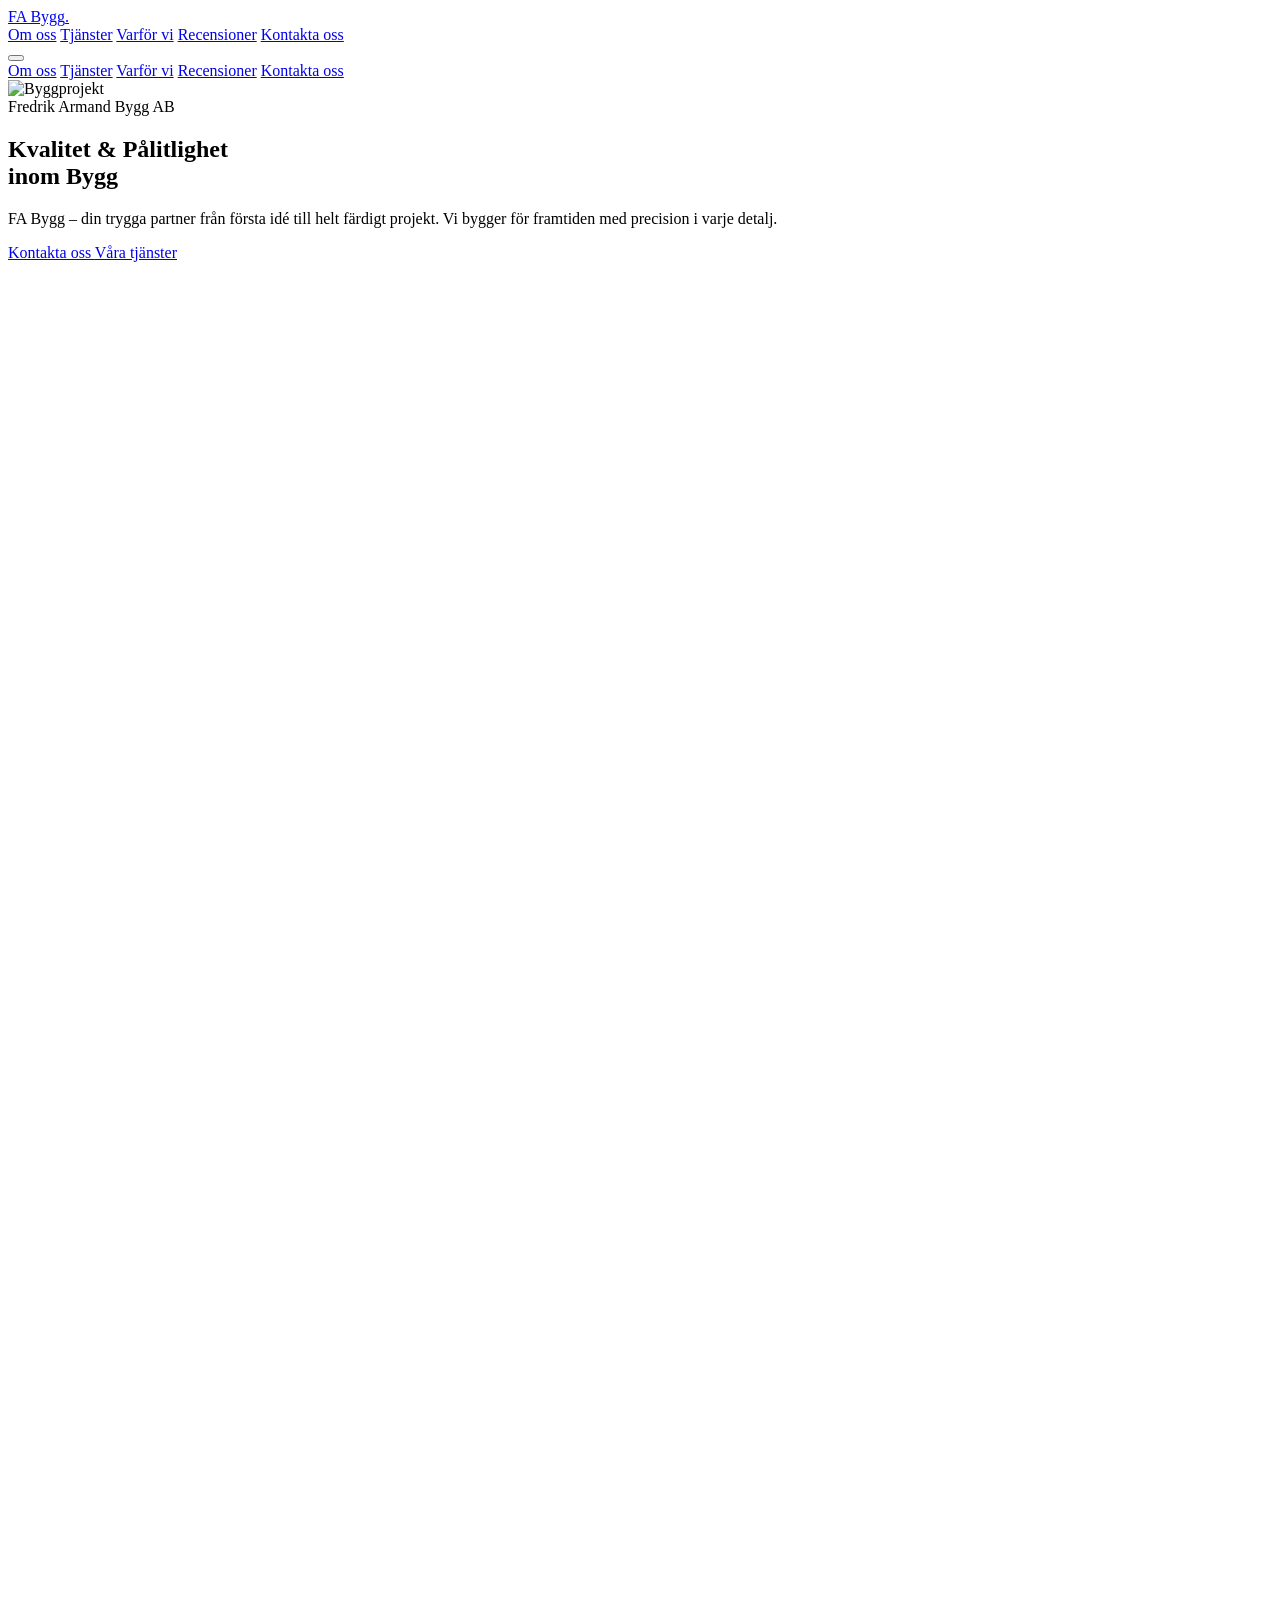
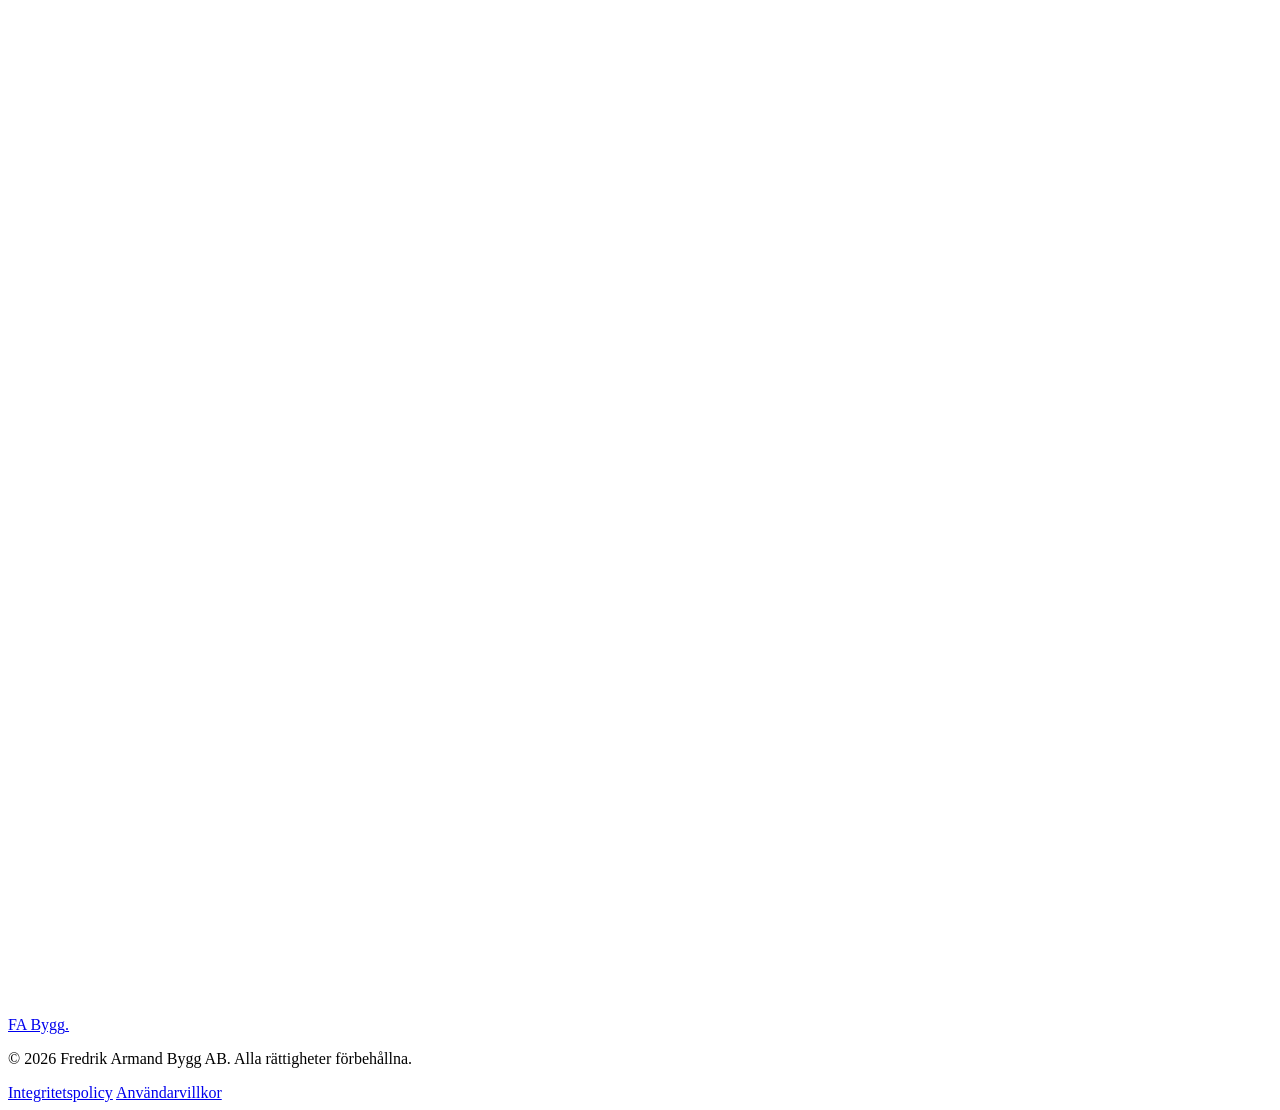
==== commit 4f164a3e: "Add files via upload" ====
--- a/index.html
+++ b/index.html
@@ -1,13 +1,12 @@
-<html lang="sv" class="scroll-smooth"><head>
+<!DOCTYPE html>
+<html lang="sv" class="scroll-smooth">
+<head>
     <meta charset="UTF-8">
     <meta name="viewport" content="width=device-width, initial-scale=1.0">
-    <title>Globen Måleri AB | Exklusivt Måleri &amp; Perfektion</title>
-    <meta name="description" content="Globen Måleri AB erbjuder exklusivt måleri med perfektion i varje detalj. Vi utför invändig och utvändig målning, tapetsering och renovering i toppklass.">
+    <title>FA Bygg | Kvalitet & Pålitlighet inom Bygg</title>
+    <meta name="description" content="FA Bygg (Fredrik Armand Bygg AB) är din partner från idé till färdigt projekt. Ett professionellt byggföretag med fokus på kvalitet, noggrannhet och kundnöjdhet.">
     
-    <link rel="preconnect" href="https://fonts.googleapis.com">
-    <link rel="preconnect" href="https://fonts.gstatic.com" crossorigin="">
-    <link href="https://fonts.googleapis.com/css2?family=Inter:wght@300;400;500;600&amp;family=Playfair+Display:ital,wght@0,400;0,500;0,600;1,400&amp;display=swap" rel="stylesheet">
-    
+    <!-- Tailwind CSS -->
     <script src="https://cdn.tailwindcss.com"></script>
     <script>
         tailwind.config = {
@@ -15,401 +14,453 @@
                 extend: {
                     colors: {
                         brand: {
-                            dark: '#0A1128',
-                            gold: '#D4AF37',
-                            light: '#FAFAFA',
-                            gray: '#F3F4F6',
-                            text: '#111111',
-                            muted: '#6B7280'
+                            50: '#fdf8ec',
+                            100: '#f9efd0',
+                            200: '#f2dba0',
+                            300: '#eac167',
+                            400: '#e3a537',
+                            500: '#db8a1b',
+                            600: '#c26e13',
+                            700: '#a15114',
+                            800: '#814117',
+                            900: '#683615',
+                            950: '#3c1b09',
+                        },
+                        dark: {
+                            900: '#0a0a0a',
+                            800: '#171717',
+                            700: '#262626'
                         }
                     },
                     fontFamily: {
-                        sans: ['Inter', 'sans-serif'],
-                        serif: ['Playfair Display', 'serif'],
+                        sans: ['Inter', 'system-ui', 'sans-serif'],
                     },
-                    spacing: {
-                        '128': '32rem',
-                    }
                 }
             }
         }
     </script>
     
-    <link rel="stylesheet" href="styles.css">
-    <script src="https://unpkg.com/lucide@latest"></script>
+    <!-- Fonts -->
+    <link rel="preconnect" href="https://fonts.googleapis.com">
+    <link rel="preconnect" href="https://fonts.gstatic.com" crossorigin>
+    <link href="https://fonts.googleapis.com/css2?family=Inter:wght@300;400;500;600;700&display=swap" rel="stylesheet">
+    
+    <!-- Custom CSS -->
+    <link rel="stylesheet" href="./styles.css">
+    
+    <!-- GSAP Core and ScrollTrigger -->
     <script src="https://cdnjs.cloudflare.com/ajax/libs/gsap/3.12.2/gsap.min.js"></script>
     <script src="https://cdnjs.cloudflare.com/ajax/libs/gsap/3.12.2/ScrollTrigger.min.js"></script>
-<style>*, ::before, ::after{--tw-border-spacing-x:0;--tw-border-spacing-y:0;--tw-translate-x:0;--tw-translate-y:0;--tw-rotate:0;--tw-skew-x:0;--tw-skew-y:0;--tw-scale-x:1;--tw-scale-y:1;--tw-pan-x: ;--tw-pan-y: ;--tw-pinch-zoom: ;--tw-scroll-snap-strictness:proximity;--tw-gradient-from-position: ;--tw-gradient-via-position: ;--tw-gradient-to-position: ;--tw-ordinal: ;--tw-slashed-zero: ;--tw-numeric-figure: ;--tw-numeric-spacing: ;--tw-numeric-fraction: ;--tw-ring-inset: ;--tw-ring-offset-width:0px;--tw-ring-offset-color:#fff;--tw-ring-color:rgb(59 130 246 / 0.5);--tw-ring-offset-shadow:0 0 #0000;--tw-ring-shadow:0 0 #0000;--tw-shadow:0 0 #0000;--tw-shadow-colored:0 0 #0000;--tw-blur: ;--tw-brightness: ;--tw-contrast: ;--tw-grayscale: ;--tw-hue-rotate: ;--tw-invert: ;--tw-saturate: ;--tw-sepia: ;--tw-drop-shadow: ;--tw-backdrop-blur: ;--tw-backdrop-brightness: ;--tw-backdrop-contrast: ;--tw-backdrop-grayscale: ;--tw-backdrop-hue-rotate: ;--tw-backdrop-invert: ;--tw-backdrop-opacity: ;--tw-backdrop-saturate: ;--tw-backdrop-sepia: ;--tw-contain-size: ;--tw-contain-layout: ;--tw-contain-paint: ;--tw-contain-style: }::backdrop{--tw-border-spacing-x:0;--tw-border-spacing-y:0;--tw-translate-x:0;--tw-translate-y:0;--tw-rotate:0;--tw-skew-x:0;--tw-skew-y:0;--tw-scale-x:1;--tw-scale-y:1;--tw-pan-x: ;--tw-pan-y: ;--tw-pinch-zoom: ;--tw-scroll-snap-strictness:proximity;--tw-gradient-from-position: ;--tw-gradient-via-position: ;--tw-gradient-to-position: ;--tw-ordinal: ;--tw-slashed-zero: ;--tw-numeric-figure: ;--tw-numeric-spacing: ;--tw-numeric-fraction: ;--tw-ring-inset: ;--tw-ring-offset-width:0px;--tw-ring-offset-color:#fff;--tw-ring-color:rgb(59 130 246 / 0.5);--tw-ring-offset-shadow:0 0 #0000;--tw-ring-shadow:0 0 #0000;--tw-shadow:0 0 #0000;--tw-shadow-colored:0 0 #0000;--tw-blur: ;--tw-brightness: ;--tw-contrast: ;--tw-grayscale: ;--tw-hue-rotate: ;--tw-invert: ;--tw-saturate: ;--tw-sepia: ;--tw-drop-shadow: ;--tw-backdrop-blur: ;--tw-backdrop-brightness: ;--tw-backdrop-contrast: ;--tw-backdrop-grayscale: ;--tw-backdrop-hue-rotate: ;--tw-backdrop-invert: ;--tw-backdrop-opacity: ;--tw-backdrop-saturate: ;--tw-backdrop-sepia: ;--tw-contain-size: ;--tw-contain-layout: ;--tw-contain-paint: ;--tw-contain-style: }/* ! tailwindcss v3.4.17 | MIT License | https://tailwindcss.com */*,::after,::before{box-sizing:border-box;border-width:0;border-style:solid;border-color:#e5e7eb}::after,::before{--tw-content:''}:host,html{line-height:1.5;-webkit-text-size-adjust:100%;-moz-tab-size:4;tab-size:4;font-family:Inter, sans-serif;font-feature-settings:normal;font-variation-settings:normal;-webkit-tap-highlight-color:transparent}body{margin:0;line-height:inherit}hr{height:0;color:inherit;border-top-width:1px}abbr:where([title]){-webkit-text-decoration:underline dotted;text-decoration:underline dotted}h1,h2,h3,h4,h5,h6{font-size:inherit;font-weight:inherit}a{color:inherit;text-decoration:inherit}b,strong{font-weight:bolder}code,kbd,pre,samp{font-family:ui-monospace, SFMono-Regular, Menlo, Monaco, Consolas, "Liberation Mono", "Courier New", monospace;font-feature-settings:normal;font-variation-settings:normal;font-size:1em}small{font-size:80%}sub,sup{font-size:75%;line-height:0;position:relative;vertical-align:baseline}sub{bottom:-.25em}sup{top:-.5em}table{text-indent:0;border-color:inherit;border-collapse:collapse}button,input,optgroup,select,textarea{font-family:inherit;font-feature-settings:inherit;font-variation-settings:inherit;font-size:100%;font-weight:inherit;line-height:inherit;letter-spacing:inherit;color:inherit;margin:0;padding:0}button,select{text-transform:none}button,input:where([type=button]),input:where([type=reset]),input:where([type=submit]){-webkit-appearance:button;background-color:transparent;background-image:none}:-moz-focusring{outline:auto}:-moz-ui-invalid{box-shadow:none}progress{vertical-align:baseline}::-webkit-inner-spin-button,::-webkit-outer-spin-button{height:auto}[type=search]{-webkit-appearance:textfield;outline-offset:-2px}::-webkit-search-decoration{-webkit-appearance:none}::-webkit-file-upload-button{-webkit-appearance:button;font:inherit}summary{display:list-item}blockquote,dd,dl,figure,h1,h2,h3,h4,h5,h6,hr,p,pre{margin:0}fieldset{margin:0;padding:0}legend{padding:0}menu,ol,ul{list-style:none;margin:0;padding:0}dialog{padding:0}textarea{resize:vertical}input::placeholder,textarea::placeholder{opacity:1;color:#9ca3af}[role=button],button{cursor:pointer}:disabled{cursor:default}audio,canvas,embed,iframe,img,object,svg,video{display:block;vertical-align:middle}img,video{max-width:100%;height:auto}[hidden]:where(:not([hidden=until-found])){display:none}.pointer-events-none{pointer-events:none}.pointer-events-auto{pointer-events:auto}.fixed{position:fixed}.absolute{position:absolute}.relative{position:relative}.inset-0{inset:0px}.-bottom-8{bottom:-2rem}.-right-8{right:-2rem}.-top-3\.5{top:-0.875rem}.bottom-10{bottom:2.5rem}.left-0{left:0px}.left-1\/2{left:50%}.right-0{right:0px}.right-8{right:2rem}.top-0{top:0px}.top-8{top:2rem}.right-6{right:1.5rem}.bottom-full{bottom:100%}.z-50{z-index:50}.z-0{z-index:0}.z-10{z-index:10}.z-40{z-index:40}.z-\[10000\]{z-index:10000}.z-\[10001\]{z-index:10001}.z-\[9997\]{z-index:9997}.z-\[9998\]{z-index:9998}.z-\[9999\]{z-index:9999}.z-\[10002\]{z-index:10002}.order-1{order:1}.order-2{order:2}.mx-auto{margin-left:auto;margin-right:auto}.-mr-2{margin-right:-0.5rem}.-mr-20{margin-right:-5rem}.-mt-20{margin-top:-5rem}.mb-1{margin-bottom:0.25rem}.mb-12{margin-bottom:3rem}.mb-16{margin-bottom:4rem}.mb-2{margin-bottom:0.5rem}.mb-20{margin-bottom:5rem}.mb-4{margin-bottom:1rem}.mb-6{margin-bottom:1.5rem}.mb-8{margin-bottom:2rem}.ml-10{margin-left:2.5rem}.mt-1{margin-top:0.25rem}.mt-12{margin-top:3rem}.mt-16{margin-top:4rem}.mt-4{margin-top:1rem}.mt-6{margin-top:1.5rem}.mt-8{margin-top:2rem}.ml-2{margin-left:0.5rem}.mb-1\.5{margin-bottom:0.375rem}.block{display:block}.flex{display:flex}.inline-flex{display:inline-flex}.grid{display:grid}.hidden{display:none}.h-12{height:3rem}.h-24{height:6rem}.h-4{height:1rem}.h-5{height:1.25rem}.h-6{height:1.5rem}.h-64{height:16rem}.h-8{height:2rem}.h-auto{height:auto}.h-full{height:100%}.h-screen{height:100vh}.h-10{height:2.5rem}.h-14{height:3.5rem}.h-80{height:20rem}.h-96{height:24rem}.h-1{height:0.25rem}.h-2{height:0.5rem}.h-3\.5{height:0.875rem}.h-7{height:1.75rem}.h-2\.5{height:0.625rem}.w-full{width:100%}.w-4{width:1rem}.w-5{width:1.25rem}.w-6{width:1.5rem}.w-64{width:16rem}.w-8{width:2rem}.w-px{width:1px}.w-screen{width:100vw}.w-10{width:2.5rem}.w-14{width:3.5rem}.w-1{width:0.25rem}.w-2{width:0.5rem}.w-3\.5{width:0.875rem}.w-7{width:1.75rem}.w-2\.5{width:0.625rem}.min-w-\[280px\]{min-width:280px}.max-w-2xl{max-width:42rem}.max-w-3xl{max-width:48rem}.max-w-5xl{max-width:64rem}.max-w-7xl{max-width:80rem}.max-w-sm{max-width:24rem}.flex-1{flex:1 1 0%}.flex-shrink-0{flex-shrink:0}.origin-left{transform-origin:left}.-translate-x-1\/2{--tw-translate-x:-50%;transform:translate(var(--tw-translate-x), var(--tw-translate-y)) rotate(var(--tw-rotate)) skewX(var(--tw-skew-x)) skewY(var(--tw-skew-y)) scaleX(var(--tw-scale-x)) scaleY(var(--tw-scale-y))}.translate-x-full{--tw-translate-x:100%;transform:translate(var(--tw-translate-x), var(--tw-translate-y)) rotate(var(--tw-rotate)) skewX(var(--tw-skew-x)) skewY(var(--tw-skew-y)) scaleX(var(--tw-scale-x)) scaleY(var(--tw-scale-y))}.translate-x-0{--tw-translate-x:0px;transform:translate(var(--tw-translate-x), var(--tw-translate-y)) rotate(var(--tw-rotate)) skewX(var(--tw-skew-x)) skewY(var(--tw-skew-y)) scaleX(var(--tw-scale-x)) scaleY(var(--tw-scale-y))}.scale-105{--tw-scale-x:1.05;--tw-scale-y:1.05;transform:translate(var(--tw-translate-x), var(--tw-translate-y)) rotate(var(--tw-rotate)) skewX(var(--tw-skew-x)) skewY(var(--tw-skew-y)) scaleX(var(--tw-scale-x)) scaleY(var(--tw-scale-y))}.scale-95{--tw-scale-x:.95;--tw-scale-y:.95;transform:translate(var(--tw-translate-x), var(--tw-translate-y)) rotate(var(--tw-rotate)) skewX(var(--tw-skew-x)) skewY(var(--tw-skew-y)) scaleX(var(--tw-scale-x)) scaleY(var(--tw-scale-y))}.scale-x-0{--tw-scale-x:0;transform:translate(var(--tw-translate-x), var(--tw-translate-y)) rotate(var(--tw-rotate)) skewX(var(--tw-skew-x)) skewY(var(--tw-skew-y)) scaleX(var(--tw-scale-x)) scaleY(var(--tw-scale-y))}.transform{transform:translate(var(--tw-translate-x), var(--tw-translate-y)) rotate(var(--tw-rotate)) skewX(var(--tw-skew-x)) skewY(var(--tw-skew-y)) scaleX(var(--tw-scale-x)) scaleY(var(--tw-scale-y))}@keyframes bounce{0%, 100%{transform:translateY(-25%);animation-timing-function:cubic-bezier(0.8,0,1,1)}50%{transform:none;animation-timing-function:cubic-bezier(0,0,0.2,1)}}.animate-bounce{animation:bounce 1s infinite}.cursor-ew-resize{cursor:ew-resize}.cursor-nesw-resize{cursor:nesw-resize}.cursor-ns-resize{cursor:ns-resize}.cursor-nwse-resize{cursor:nwse-resize}.cursor-pointer{cursor:pointer}.select-none{-webkit-user-select:none;user-select:none}.resize-none{resize:none}.grid-cols-1{grid-template-columns:repeat(1, minmax(0, 1fr))}.flex-col{flex-direction:column}.items-start{align-items:flex-start}.items-center{align-items:center}.items-baseline{align-items:baseline}.justify-end{justify-content:flex-end}.justify-center{justify-content:center}.justify-between{justify-content:space-between}.gap-2{gap:0.5rem}.gap-20{gap:5rem}.gap-4{gap:1rem}.gap-6{gap:1.5rem}.gap-8{gap:2rem}.gap-1{gap:0.25rem}.gap-3{gap:0.75rem}.gap-0\.5{gap:0.125rem}.space-x-12 > :not([hidden]) ~ :not([hidden]){--tw-space-x-reverse:0;margin-right:calc(3rem * var(--tw-space-x-reverse));margin-left:calc(3rem * calc(1 - var(--tw-space-x-reverse)))}.space-y-6 > :not([hidden]) ~ :not([hidden]){--tw-space-y-reverse:0;margin-top:calc(1.5rem * calc(1 - var(--tw-space-y-reverse)));margin-bottom:calc(1.5rem * var(--tw-space-y-reverse))}.space-y-8 > :not([hidden]) ~ :not([hidden]){--tw-space-y-reverse:0;margin-top:calc(2rem * calc(1 - var(--tw-space-y-reverse)));margin-bottom:calc(2rem * var(--tw-space-y-reverse))}.overflow-hidden{overflow:hidden}.overflow-x-hidden{overflow-x:hidden}.scroll-smooth{scroll-behavior:smooth}.whitespace-nowrap{white-space:nowrap}.rounded-full{border-radius:9999px}.rounded-sm{border-radius:0.125rem}.rounded-2xl{border-radius:1rem}.rounded-xl{border-radius:0.75rem}.rounded-md{border-radius:0.375rem}.border{border-width:1px}.border-b{border-bottom-width:1px}.border-t{border-top-width:1px}.border-dashed{border-style:dashed}.border-transparent{border-color:transparent}.border-brand-dark{--tw-border-opacity:1;border-color:rgb(10 17 40 / var(--tw-border-opacity, 1))}.border-gray-300{--tw-border-opacity:1;border-color:rgb(209 213 219 / var(--tw-border-opacity, 1))}.border-white{--tw-border-opacity:1;border-color:rgb(255 255 255 / var(--tw-border-opacity, 1))}.border-white\/10{border-color:rgb(255 255 255 / 0.1)}.border-gray-100{--tw-border-opacity:1;border-color:rgb(243 244 246 / var(--tw-border-opacity, 1))}.border-blue-300\/60{border-color:rgb(147 197 253 / 0.6)}.border-blue-400\/40{border-color:rgb(96 165 250 / 0.4)}.border-gray-200{--tw-border-opacity:1;border-color:rgb(229 231 235 / var(--tw-border-opacity, 1))}.border-blue-400\/20{border-color:rgb(96 165 250 / 0.2)}.border-blue-500\/60{border-color:rgb(59 130 246 / 0.6)}.border-opacity-30{--tw-border-opacity:0.3}.bg-brand-light{--tw-bg-opacity:1;background-color:rgb(250 250 250 / var(--tw-bg-opacity, 1))}.bg-brand-light\/90{background-color:rgb(250 250 250 / 0.9)}.bg-brand-dark{--tw-bg-opacity:1;background-color:rgb(10 17 40 / var(--tw-bg-opacity, 1))}.bg-brand-dark\/40{background-color:rgb(10 17 40 / 0.4)}.bg-brand-gold{--tw-bg-opacity:1;background-color:rgb(212 175 55 / var(--tw-bg-opacity, 1))}.bg-brand-gold\/10{background-color:rgb(212 175 55 / 0.1)}.bg-gray-200{--tw-bg-opacity:1;background-color:rgb(229 231 235 / var(--tw-bg-opacity, 1))}.bg-transparent{background-color:transparent}.bg-white{--tw-bg-opacity:1;background-color:rgb(255 255 255 / var(--tw-bg-opacity, 1))}.bg-brand-gold\/20{background-color:rgb(212 175 55 / 0.2)}.bg-white\/5{background-color:rgb(255 255 255 / 0.05)}.bg-blue-500\/20{background-color:rgb(59 130 246 / 0.2)}.bg-blue-500\/60{background-color:rgb(59 130 246 / 0.6)}.bg-gray-900\/95{background-color:rgb(17 24 39 / 0.95)}.bg-red-500\/20{background-color:rgb(239 68 68 / 0.2)}.bg-gradient-to-r{background-image:linear-gradient(to right, var(--tw-gradient-stops))}.bg-gradient-to-br{background-image:linear-gradient(to bottom right, var(--tw-gradient-stops))}.from-blue-400\/80{--tw-gradient-from:rgb(96 165 250 / 0.8) var(--tw-gradient-from-position);--tw-gradient-to:rgb(96 165 250 / 0) var(--tw-gradient-to-position);--tw-gradient-stops:var(--tw-gradient-from), var(--tw-gradient-to)}.from-blue-500\/10{--tw-gradient-from:rgb(59 130 246 / 0.1) var(--tw-gradient-from-position);--tw-gradient-to:rgb(59 130 246 / 0) var(--tw-gradient-to-position);--tw-gradient-stops:var(--tw-gradient-from), var(--tw-gradient-to)}.from-indigo-900\/50{--tw-gradient-from:rgb(49 46 129 / 0.5) var(--tw-gradient-from-position);--tw-gradient-to:rgb(49 46 129 / 0) var(--tw-gradient-to-position);--tw-gradient-stops:var(--tw-gradient-from), var(--tw-gradient-to)}.via-indigo-500\/5{--tw-gradient-to:rgb(99 102 241 / 0)  var(--tw-gradient-to-position);--tw-gradient-stops:var(--tw-gradient-from), rgb(99 102 241 / 0.05) var(--tw-gradient-via-position), var(--tw-gradient-to)}.to-blue-500\/90{--tw-gradient-to:rgb(59 130 246 / 0.9) var(--tw-gradient-to-position)}.to-slate-900\/40{--tw-gradient-to:rgb(15 23 42 / 0.4) var(--tw-gradient-to-position)}.fill-current{fill:currentColor}.object-cover{object-fit:cover}.object-center{object-position:center}.p-10{padding:2.5rem}.p-12{padding:3rem}.p-2{padding:0.5rem}.p-8{padding:2rem}.p-1\.5{padding:0.375rem}.px-10{padding-left:2.5rem;padding-right:2.5rem}.px-4{padding-left:1rem;padding-right:1rem}.px-6{padding-left:1.5rem;padding-right:1.5rem}.px-8{padding-left:2rem;padding-right:2rem}.py-12{padding-top:3rem;padding-bottom:3rem}.py-3{padding-top:0.75rem;padding-bottom:0.75rem}.py-32{padding-top:8rem;padding-bottom:8rem}.py-4{padding-top:1rem;padding-bottom:1rem}.py-3\.5{padding-top:0.875rem;padding-bottom:0.875rem}.px-2{padding-left:0.5rem;padding-right:0.5rem}.py-1{padding-top:0.25rem;padding-bottom:0.25rem}.pt-8{padding-top:2rem}.text-center{text-align:center}.font-sans{font-family:Inter, sans-serif}.font-serif{font-family:Playfair Display, serif}.text-2xl{font-size:1.5rem;line-height:2rem}.text-3xl{font-size:1.875rem;line-height:2.25rem}.text-4xl{font-size:2.25rem;line-height:2.5rem}.text-5xl{font-size:3rem;line-height:1}.text-lg{font-size:1.125rem;line-height:1.75rem}.text-sm{font-size:0.875rem;line-height:1.25rem}.text-xl{font-size:1.25rem;line-height:1.75rem}.text-xs{font-size:0.75rem;line-height:1rem}.font-light{font-weight:300}.font-medium{font-weight:500}.font-normal{font-weight:400}.uppercase{text-transform:uppercase}.italic{font-style:italic}.leading-relaxed{line-height:1.625}.leading-snug{line-height:1.375}.leading-tight{line-height:1.25}.tracking-\[0\.2em\]{letter-spacing:0.2em}.tracking-\[0\.3em\]{letter-spacing:0.3em}.tracking-wide{letter-spacing:0.025em}.tracking-wider{letter-spacing:0.05em}.tracking-widest{letter-spacing:0.1em}.text-brand-text{--tw-text-opacity:1;color:rgb(17 17 17 / var(--tw-text-opacity, 1))}.text-brand-dark{--tw-text-opacity:1;color:rgb(10 17 40 / var(--tw-text-opacity, 1))}.text-brand-gold{--tw-text-opacity:1;color:rgb(212 175 55 / var(--tw-text-opacity, 1))}.text-brand-muted{--tw-text-opacity:1;color:rgb(107 114 128 / var(--tw-text-opacity, 1))}.text-gray-200{--tw-text-opacity:1;color:rgb(229 231 235 / var(--tw-text-opacity, 1))}.text-gray-400{--tw-text-opacity:1;color:rgb(156 163 175 / var(--tw-text-opacity, 1))}.text-gray-500{--tw-text-opacity:1;color:rgb(107 114 128 / var(--tw-text-opacity, 1))}.text-green-600{--tw-text-opacity:1;color:rgb(22 163 74 / var(--tw-text-opacity, 1))}.text-white{--tw-text-opacity:1;color:rgb(255 255 255 / var(--tw-text-opacity, 1))}.text-white\/70{color:rgb(255 255 255 / 0.7)}.text-gray-300{--tw-text-opacity:1;color:rgb(209 213 219 / var(--tw-text-opacity, 1))}.text-blue-300{--tw-text-opacity:1;color:rgb(147 197 253 / var(--tw-text-opacity, 1))}.text-white\/60{color:rgb(255 255 255 / 0.6)}.text-white\/90{color:rgb(255 255 255 / 0.9)}.text-white\/95{color:rgb(255 255 255 / 0.95)}.text-red-400{--tw-text-opacity:1;color:rgb(248 113 113 / var(--tw-text-opacity, 1))}.antialiased{-webkit-font-smoothing:antialiased;-moz-osx-font-smoothing:grayscale}.placeholder-transparent::placeholder{color:transparent}.opacity-5{opacity:0.05}.opacity-0{opacity:0}.opacity-90{opacity:0.9}.shadow-2xl{--tw-shadow:0 25px 50px -12px rgb(0 0 0 / 0.25);--tw-shadow-colored:0 25px 50px -12px var(--tw-shadow-color);box-shadow:var(--tw-ring-offset-shadow, 0 0 #0000), var(--tw-ring-shadow, 0 0 #0000), var(--tw-shadow)}.shadow-lg{--tw-shadow:0 10px 15px -3px rgb(0 0 0 / 0.1), 0 4px 6px -4px rgb(0 0 0 / 0.1);--tw-shadow-colored:0 10px 15px -3px var(--tw-shadow-color), 0 4px 6px -4px var(--tw-shadow-color);box-shadow:var(--tw-ring-offset-shadow, 0 0 #0000), var(--tw-ring-shadow, 0 0 #0000), var(--tw-shadow)}.shadow-sm{--tw-shadow:0 1px 2px 0 rgb(0 0 0 / 0.05);--tw-shadow-colored:0 1px 2px 0 var(--tw-shadow-color);box-shadow:var(--tw-ring-offset-shadow, 0 0 #0000), var(--tw-ring-shadow, 0 0 #0000), var(--tw-shadow)}.shadow-md{--tw-shadow:0 4px 6px -1px rgb(0 0 0 / 0.1), 0 2px 4px -2px rgb(0 0 0 / 0.1);--tw-shadow-colored:0 4px 6px -1px var(--tw-shadow-color), 0 2px 4px -2px var(--tw-shadow-color);box-shadow:var(--tw-ring-offset-shadow, 0 0 #0000), var(--tw-ring-shadow, 0 0 #0000), var(--tw-shadow)}.shadow-brand-dark\/5{--tw-shadow-color:rgb(10 17 40 / 0.05);--tw-shadow:var(--tw-shadow-colored)}.ring-1{--tw-ring-offset-shadow:var(--tw-ring-inset) 0 0 0 var(--tw-ring-offset-width) var(--tw-ring-offset-color);--tw-ring-shadow:var(--tw-ring-inset) 0 0 0 calc(1px + var(--tw-ring-offset-width)) var(--tw-ring-color);box-shadow:var(--tw-ring-offset-shadow), var(--tw-ring-shadow), var(--tw-shadow, 0 0 #0000)}.ring-blue-400\/15{--tw-ring-color:rgb(96 165 250 / 0.15)}.ring-blue-400\/30{--tw-ring-color:rgb(96 165 250 / 0.3)}.ring-white\/0{--tw-ring-color:rgb(255 255 255 / 0)}.ring-white\/10{--tw-ring-color:rgb(255 255 255 / 0.1)}.ring-blue-500\/25{--tw-ring-color:rgb(59 130 246 / 0.25)}.ring-white\/15{--tw-ring-color:rgb(255 255 255 / 0.15)}.blur-3xl{--tw-blur:blur(64px);filter:var(--tw-blur) var(--tw-brightness) var(--tw-contrast) var(--tw-grayscale) var(--tw-hue-rotate) var(--tw-invert) var(--tw-saturate) var(--tw-sepia) var(--tw-drop-shadow)}.grayscale{--tw-grayscale:grayscale(100%);filter:var(--tw-blur) var(--tw-brightness) var(--tw-contrast) var(--tw-grayscale) var(--tw-hue-rotate) var(--tw-invert) var(--tw-saturate) var(--tw-sepia) var(--tw-drop-shadow)}.backdrop-blur-md{--tw-backdrop-blur:blur(12px);-webkit-backdrop-filter:var(--tw-backdrop-blur) var(--tw-backdrop-brightness) var(--tw-backdrop-contrast) var(--tw-backdrop-grayscale) var(--tw-backdrop-hue-rotate) var(--tw-backdrop-invert) var(--tw-backdrop-opacity) var(--tw-backdrop-saturate) var(--tw-backdrop-sepia);backdrop-filter:var(--tw-backdrop-blur) var(--tw-backdrop-brightness) var(--tw-backdrop-contrast) var(--tw-backdrop-grayscale) var(--tw-backdrop-hue-rotate) var(--tw-backdrop-invert) var(--tw-backdrop-opacity) var(--tw-backdrop-saturate) var(--tw-backdrop-sepia)}.backdrop-blur-sm{--tw-backdrop-blur:blur(4px);-webkit-backdrop-filter:var(--tw-backdrop-blur) var(--tw-backdrop-brightness) var(--tw-backdrop-contrast) var(--tw-backdrop-grayscale) var(--tw-backdrop-hue-rotate) var(--tw-backdrop-invert) var(--tw-backdrop-opacity) var(--tw-backdrop-saturate) var(--tw-backdrop-sepia);backdrop-filter:var(--tw-backdrop-blur) var(--tw-backdrop-brightness) var(--tw-backdrop-contrast) var(--tw-backdrop-grayscale) var(--tw-backdrop-hue-rotate) var(--tw-backdrop-invert) var(--tw-backdrop-opacity) var(--tw-backdrop-saturate) var(--tw-backdrop-sepia)}.backdrop-blur-xl{--tw-backdrop-blur:blur(24px);-webkit-backdrop-filter:var(--tw-backdrop-blur) var(--tw-backdrop-brightness) var(--tw-backdrop-contrast) var(--tw-backdrop-grayscale) var(--tw-backdrop-hue-rotate) var(--tw-backdrop-invert) var(--tw-backdrop-opacity) var(--tw-backdrop-saturate) var(--tw-backdrop-sepia);backdrop-filter:var(--tw-backdrop-blur) var(--tw-backdrop-brightness) var(--tw-backdrop-contrast) var(--tw-backdrop-grayscale) var(--tw-backdrop-hue-rotate) var(--tw-backdrop-invert) var(--tw-backdrop-opacity) var(--tw-backdrop-saturate) var(--tw-backdrop-sepia)}.backdrop-saturate-150{--tw-backdrop-saturate:saturate(1.5);-webkit-backdrop-filter:var(--tw-backdrop-blur) var(--tw-backdrop-brightness) var(--tw-backdrop-contrast) var(--tw-backdrop-grayscale) var(--tw-backdrop-hue-rotate) var(--tw-backdrop-invert) var(--tw-backdrop-opacity) var(--tw-backdrop-saturate) var(--tw-backdrop-sepia);backdrop-filter:var(--tw-backdrop-blur) var(--tw-backdrop-brightness) var(--tw-backdrop-contrast) var(--tw-backdrop-grayscale) var(--tw-backdrop-hue-rotate) var(--tw-backdrop-invert) var(--tw-backdrop-opacity) var(--tw-backdrop-saturate) var(--tw-backdrop-sepia)}.transition-all{transition-property:all;transition-timing-function:cubic-bezier(0.4, 0, 0.2, 1);transition-duration:150ms}.transition-colors{transition-property:color, background-color, border-color, fill, stroke, -webkit-text-decoration-color;transition-property:color, background-color, border-color, text-decoration-color, fill, stroke;transition-property:color, background-color, border-color, text-decoration-color, fill, stroke, -webkit-text-decoration-color;transition-timing-function:cubic-bezier(0.4, 0, 0.2, 1);transition-duration:150ms}.transition-transform{transition-property:transform;transition-timing-function:cubic-bezier(0.4, 0, 0.2, 1);transition-duration:150ms}.transition-opacity{transition-property:opacity;transition-timing-function:cubic-bezier(0.4, 0, 0.2, 1);transition-duration:150ms}.duration-300{transition-duration:300ms}.duration-700{transition-duration:700ms}.duration-500{transition-duration:500ms}.duration-150{transition-duration:150ms}.duration-200{transition-duration:200ms}.ease-out{transition-timing-function:cubic-bezier(0, 0, 0.2, 1)}.ease-\[cubic-bezier\(0\.34\2c 1\.56\2c 0\.64\2c 1\)\]{transition-timing-function:cubic-bezier(0.34,1.56,0.64,1)}.ease-in-out{transition-timing-function:cubic-bezier(0.4, 0, 0.2, 1)}.selection\:bg-brand-gold *::selection{--tw-bg-opacity:1;background-color:rgb(212 175 55 / var(--tw-bg-opacity, 1))}.selection\:text-white *::selection{--tw-text-opacity:1;color:rgb(255 255 255 / var(--tw-text-opacity, 1))}.selection\:bg-brand-gold::selection{--tw-bg-opacity:1;background-color:rgb(212 175 55 / var(--tw-bg-opacity, 1))}.selection\:text-white::selection{--tw-text-opacity:1;color:rgb(255 255 255 / var(--tw-text-opacity, 1))}.hover\:-translate-y-2:hover{--tw-translate-y:-0.5rem;transform:translate(var(--tw-translate-x), var(--tw-translate-y)) rotate(var(--tw-rotate)) skewX(var(--tw-skew-x)) skewY(var(--tw-skew-y)) scaleX(var(--tw-scale-x)) scaleY(var(--tw-scale-y))}.hover\:scale-105:hover{--tw-scale-x:1.05;--tw-scale-y:1.05;transform:translate(var(--tw-translate-x), var(--tw-translate-y)) rotate(var(--tw-rotate)) skewX(var(--tw-skew-x)) skewY(var(--tw-skew-y)) scaleX(var(--tw-scale-x)) scaleY(var(--tw-scale-y))}.hover\:scale-110:hover{--tw-scale-x:1.1;--tw-scale-y:1.1;transform:translate(var(--tw-translate-x), var(--tw-translate-y)) rotate(var(--tw-rotate)) skewX(var(--tw-skew-x)) skewY(var(--tw-skew-y)) scaleX(var(--tw-scale-x)) scaleY(var(--tw-scale-y))}.hover\:scale-\[1\.02\]:hover{--tw-scale-x:1.02;--tw-scale-y:1.02;transform:translate(var(--tw-translate-x), var(--tw-translate-y)) rotate(var(--tw-rotate)) skewX(var(--tw-skew-x)) skewY(var(--tw-skew-y)) scaleX(var(--tw-scale-x)) scaleY(var(--tw-scale-y))}.hover\:border-blue-200\/80:hover{border-color:rgb(191 219 254 / 0.8)}.hover\:bg-brand-dark:hover{--tw-bg-opacity:1;background-color:rgb(10 17 40 / var(--tw-bg-opacity, 1))}.hover\:bg-brand-gold:hover{--tw-bg-opacity:1;background-color:rgb(212 175 55 / var(--tw-bg-opacity, 1))}.hover\:bg-white:hover{--tw-bg-opacity:1;background-color:rgb(255 255 255 / var(--tw-bg-opacity, 1))}.hover\:bg-white\/15:hover{background-color:rgb(255 255 255 / 0.15)}.hover\:bg-red-500\/30:hover{background-color:rgb(239 68 68 / 0.3)}.hover\:from-blue-300\/90:hover{--tw-gradient-from:rgb(147 197 253 / 0.9) var(--tw-gradient-from-position);--tw-gradient-to:rgb(147 197 253 / 0) var(--tw-gradient-to-position);--tw-gradient-stops:var(--tw-gradient-from), var(--tw-gradient-to)}.hover\:from-indigo-900\/60:hover{--tw-gradient-from:rgb(49 46 129 / 0.6) var(--tw-gradient-from-position);--tw-gradient-to:rgb(49 46 129 / 0) var(--tw-gradient-to-position);--tw-gradient-stops:var(--tw-gradient-from), var(--tw-gradient-to)}.hover\:to-blue-400\/95:hover{--tw-gradient-to:rgb(96 165 250 / 0.95) var(--tw-gradient-to-position)}.hover\:to-slate-900\/50:hover{--tw-gradient-to:rgb(15 23 42 / 0.5) var(--tw-gradient-to-position)}.hover\:text-brand-dark:hover{--tw-text-opacity:1;color:rgb(10 17 40 / var(--tw-text-opacity, 1))}.hover\:text-brand-gold:hover{--tw-text-opacity:1;color:rgb(212 175 55 / var(--tw-text-opacity, 1))}.hover\:text-white:hover{--tw-text-opacity:1;color:rgb(255 255 255 / var(--tw-text-opacity, 1))}.hover\:text-blue-500:hover{--tw-text-opacity:1;color:rgb(59 130 246 / var(--tw-text-opacity, 1))}.hover\:text-white\/90:hover{color:rgb(255 255 255 / 0.9)}.hover\:text-red-300:hover{--tw-text-opacity:1;color:rgb(252 165 165 / var(--tw-text-opacity, 1))}.hover\:shadow-2xl:hover{--tw-shadow:0 25px 50px -12px rgb(0 0 0 / 0.25);--tw-shadow-colored:0 25px 50px -12px var(--tw-shadow-color);box-shadow:var(--tw-ring-offset-shadow, 0 0 #0000), var(--tw-ring-shadow, 0 0 #0000), var(--tw-shadow)}.hover\:shadow-xl:hover{--tw-shadow:0 20px 25px -5px rgb(0 0 0 / 0.1), 0 8px 10px -6px rgb(0 0 0 / 0.1);--tw-shadow-colored:0 20px 25px -5px var(--tw-shadow-color), 0 8px 10px -6px var(--tw-shadow-color);box-shadow:var(--tw-ring-offset-shadow, 0 0 #0000), var(--tw-ring-shadow, 0 0 #0000), var(--tw-shadow)}.hover\:shadow-md:hover{--tw-shadow:0 4px 6px -1px rgb(0 0 0 / 0.1), 0 2px 4px -2px rgb(0 0 0 / 0.1);--tw-shadow-colored:0 4px 6px -1px var(--tw-shadow-color), 0 2px 4px -2px var(--tw-shadow-color);box-shadow:var(--tw-ring-offset-shadow, 0 0 #0000), var(--tw-ring-shadow, 0 0 #0000), var(--tw-shadow)}.hover\:shadow-brand-dark\/5:hover{--tw-shadow-color:rgb(10 17 40 / 0.05);--tw-shadow:var(--tw-shadow-colored)}.hover\:ring-blue-300\/50:hover{--tw-ring-color:rgb(147 197 253 / 0.5)}.hover\:ring-white\/10:hover{--tw-ring-color:rgb(255 255 255 / 0.1)}.hover\:ring-white\/20:hover{--tw-ring-color:rgb(255 255 255 / 0.2)}.hover\:ring-white\/25:hover{--tw-ring-color:rgb(255 255 255 / 0.25)}.hover\:grayscale-0:hover{--tw-grayscale:grayscale(0);filter:var(--tw-blur) var(--tw-brightness) var(--tw-contrast) var(--tw-grayscale) var(--tw-hue-rotate) var(--tw-invert) var(--tw-saturate) var(--tw-sepia) var(--tw-drop-shadow)}.hover\:backdrop-blur-2xl:hover{--tw-backdrop-blur:blur(40px);-webkit-backdrop-filter:var(--tw-backdrop-blur) var(--tw-backdrop-brightness) var(--tw-backdrop-contrast) var(--tw-backdrop-grayscale) var(--tw-backdrop-hue-rotate) var(--tw-backdrop-invert) var(--tw-backdrop-opacity) var(--tw-backdrop-saturate) var(--tw-backdrop-sepia);backdrop-filter:var(--tw-backdrop-blur) var(--tw-backdrop-brightness) var(--tw-backdrop-contrast) var(--tw-backdrop-grayscale) var(--tw-backdrop-hue-rotate) var(--tw-backdrop-invert) var(--tw-backdrop-opacity) var(--tw-backdrop-saturate) var(--tw-backdrop-sepia)}.hover\:backdrop-blur-md:hover{--tw-backdrop-blur:blur(12px);-webkit-backdrop-filter:var(--tw-backdrop-blur) var(--tw-backdrop-brightness) var(--tw-backdrop-contrast) var(--tw-backdrop-grayscale) var(--tw-backdrop-hue-rotate) var(--tw-backdrop-invert) var(--tw-backdrop-opacity) var(--tw-backdrop-saturate) var(--tw-backdrop-sepia);backdrop-filter:var(--tw-backdrop-blur) var(--tw-backdrop-brightness) var(--tw-backdrop-contrast) var(--tw-backdrop-grayscale) var(--tw-backdrop-hue-rotate) var(--tw-backdrop-invert) var(--tw-backdrop-opacity) var(--tw-backdrop-saturate) var(--tw-backdrop-sepia)}.focus\:border-brand-dark:focus{--tw-border-opacity:1;border-color:rgb(10 17 40 / var(--tw-border-opacity, 1))}.focus\:outline-none:focus{outline:2px solid transparent;outline-offset:2px}.focus\:outline-2:focus{outline-width:2px}.focus\:outline-offset-2:focus{outline-offset:2px}.focus\:outline-white\/40:focus{outline-color:rgb(255 255 255 / 0.4)}.active\:scale-95:active{--tw-scale-x:.95;--tw-scale-y:.95;transform:translate(var(--tw-translate-x), var(--tw-translate-y)) rotate(var(--tw-rotate)) skewX(var(--tw-skew-x)) skewY(var(--tw-skew-y)) scaleX(var(--tw-scale-x)) scaleY(var(--tw-scale-y))}.group:hover .group-hover\:translate-x-1{--tw-translate-x:0.25rem;transform:translate(var(--tw-translate-x), var(--tw-translate-y)) rotate(var(--tw-rotate)) skewX(var(--tw-skew-x)) skewY(var(--tw-skew-y)) scaleX(var(--tw-scale-x)) scaleY(var(--tw-scale-y))}.group:hover .group-hover\:scale-x-100{--tw-scale-x:1;transform:translate(var(--tw-translate-x), var(--tw-translate-y)) rotate(var(--tw-rotate)) skewX(var(--tw-skew-x)) skewY(var(--tw-skew-y)) scaleX(var(--tw-scale-x)) scaleY(var(--tw-scale-y))}.group:hover .group-hover\:bg-brand-dark{--tw-bg-opacity:1;background-color:rgb(10 17 40 / var(--tw-bg-opacity, 1))}.group:hover .group-hover\:bg-blue-500\/40{background-color:rgb(59 130 246 / 0.4)}.group:hover .group-hover\:text-brand-gold{--tw-text-opacity:1;color:rgb(212 175 55 / var(--tw-text-opacity, 1))}.group:hover .group-hover\:opacity-100{opacity:1}.peer:placeholder-shown ~ .peer-placeholder-shown\:top-3{top:0.75rem}.peer:placeholder-shown ~ .peer-placeholder-shown\:text-base{font-size:1rem;line-height:1.5rem}.peer:placeholder-shown ~ .peer-placeholder-shown\:text-gray-400{--tw-text-opacity:1;color:rgb(156 163 175 / var(--tw-text-opacity, 1))}.peer:focus ~ .peer-focus\:-top-3\.5{top:-0.875rem}.peer:focus ~ .peer-focus\:text-xs{font-size:0.75rem;line-height:1rem}.peer:focus ~ .peer-focus\:text-brand-dark{--tw-text-opacity:1;color:rgb(10 17 40 / var(--tw-text-opacity, 1))}@media not all and (min-width: 640px){.max-sm\:right-4{right:1rem}.max-sm\:min-w-\[260px\]{min-width:260px}.max-sm\:max-w-\[calc\(100vw-2rem\)\]{max-width:calc(100vw - 2rem)}}@media (min-width: 640px){.sm\:w-auto{width:auto}.sm\:min-w-\[280px\]{min-width:280px}.sm\:max-w-sm{max-width:24rem}.sm\:flex-row{flex-direction:row}}@media (min-width: 768px){.md\:col-span-2{grid-column:span 2 / span 2}.md\:row-span-2{grid-row:span 2 / span 2}.md\:mt-0{margin-top:0px}.md\:block{display:block}.md\:hidden{display:none}.md\:h-full{height:100%}.md\:grid-cols-2{grid-template-columns:repeat(2, minmax(0, 1fr))}.md\:grid-cols-3{grid-template-columns:repeat(3, minmax(0, 1fr))}.md\:flex-row{flex-direction:row}.md\:items-end{align-items:flex-end}.md\:text-4xl{font-size:2.25rem;line-height:2.5rem}.md\:text-5xl{font-size:3rem;line-height:1}.md\:text-7xl{font-size:4.5rem;line-height:1}.md\:text-base{font-size:1rem;line-height:1.5rem}.md\:text-xl{font-size:1.25rem;line-height:1.75rem}}@media (min-width: 1024px){.lg\:order-1{order:1}.lg\:order-2{order:2}.lg\:w-2\/5{width:40%}.lg\:w-3\/5{width:60%}.lg\:grid-cols-2{grid-template-columns:repeat(2, minmax(0, 1fr))}.lg\:grid-cols-3{grid-template-columns:repeat(3, minmax(0, 1fr))}.lg\:grid-cols-4{grid-template-columns:repeat(4, minmax(0, 1fr))}.lg\:flex-row{flex-direction:row}.lg\:p-16{padding:4rem}.lg\:px-8{padding-left:2rem;padding-right:2rem}.lg\:text-8xl{font-size:6rem;line-height:1}}</style></head>
-<body class="bg-brand-light text-brand-text font-sans antialiased overflow-x-hidden selection:bg-brand-gold selection:text-white" style="">
-
-    <nav id="navbar" class="fixed w-full z-50 transition-all duration-300 bg-brand-light/90 backdrop-blur-md border-b shadow-sm border-gray-200">
-        <div class="max-w-7xl mx-auto px-6 lg:px-8">
-            <div class="flex items-center justify-between h-24">
-                <div class="flex-shrink-0">
-                    <a href="#" class="font-serif text-2xl tracking-wide font-medium text-brand-dark">
-                        GLOBEN<span class="text-brand-gold">.</span>
-                    </a>
-                </div>
-                
-                <div class="hidden md:block">
-                    <div class="ml-10 flex items-baseline space-x-12">
-                        <a href="#hem" class="text-sm font-medium tracking-wide hover:text-brand-gold transition-colors duration-300">Hem</a>
-                        <a href="#om-oss" class="text-sm font-medium tracking-wide hover:text-brand-gold transition-colors duration-300">Om oss</a>
-                        <a href="#tjanster" class="text-sm font-medium tracking-wide hover:text-brand-gold transition-colors duration-300">Tjänster</a>
-                        <a href="#galleri" class="text-sm font-medium tracking-wide hover:text-brand-gold transition-colors duration-300">Galleri</a>
-                        <a href="#recensioner" class="text-sm font-medium tracking-wide hover:text-brand-gold transition-colors duration-300">Recensioner</a>
-                    </div>
-                </div>
-                
-                <div class="hidden md:block">
-                    <a href="#kontakt" class="px-6 py-3 border border-brand-dark text-brand-dark hover:bg-brand-dark hover:text-white transition-all duration-300 text-sm font-medium uppercase tracking-widest">
-                        Begär offert
-                    </a>
-                </div>
-
-                <div class="-mr-2 flex md:hidden">
-                    <button id="mobile-menu-btn" type="button" class="inline-flex items-center justify-center p-2 text-brand-dark hover:text-brand-gold focus:outline-none">
-                        <svg xmlns="http://www.w3.org/2000/svg" width="24" height="24" viewBox="0 0 24 24" fill="none" stroke="currentColor" stroke-width="2" stroke-linecap="round" stroke-linejoin="round" data-lucide="menu" aria-hidden="true" class="lucide lucide-menu h-6 w-6"><path d="M4 5h16"></path><path d="M4 12h16"></path><path d="M4 19h16"></path></svg>
-                    </button>
-                </div>
-            </div>
-        </div>
-
-        <div id="mobile-menu" class="fixed inset-0 bg-brand-light z-40 hidden flex-col justify-center items-center h-screen w-screen">
-            <button id="close-menu-btn" class="absolute top-8 right-8 text-brand-dark hover:text-brand-gold">
-                <svg xmlns="http://www.w3.org/2000/svg" width="24" height="24" viewBox="0 0 24 24" fill="none" stroke="currentColor" stroke-width="2" stroke-linecap="round" stroke-linejoin="round" data-lucide="x" aria-hidden="true" class="lucide lucide-x h-8 w-8"><path d="M18 6 6 18"></path><path d="m6 6 12 12"></path></svg>
+    <!-- Lucide Icons -->
+    <script src="https://unpkg.com/lucide@latest"></script>
+</head>
+<body class="bg-dark-900 text-zinc-300 font-sans antialiased selection:bg-brand-500 selection:text-white">
+
+    <!-- Sticky Header -->
+    <header id="navbar" class="fixed w-full top-0 z-50 transition-all duration-300 bg-transparent py-6 border-b border-transparent">
+        <div class="max-w-7xl mx-auto px-6 md:px-12 flex justify-between items-center">
+            <a href="#" class="text-2xl font-bold tracking-tight text-white flex items-center gap-2 group">
+                <i data-lucide="hammer" class="text-brand-500 w-6 h-6 group-hover:rotate-12 transition-transform"></i>
+                FA Bygg<span class="text-brand-500">.</span>
+            </a>
+            
+            <!-- Desktop Nav -->
+            <nav class="hidden md:flex items-center gap-8">
+                <a href="#om-oss" class="text-sm font-medium hover:text-white transition-colors">Om oss</a>
+                <a href="#tjanster" class="text-sm font-medium hover:text-white transition-colors">Tjänster</a>
+                <a href="#varfor-vi" class="text-sm font-medium hover:text-white transition-colors">Varför vi</a>
+                <a href="#recensioner" class="text-sm font-medium hover:text-white transition-colors">Recensioner</a>
+                <a href="#kontakt" class="text-sm font-medium bg-brand-500 text-white px-5 py-2.5 rounded-full hover:bg-brand-600 transition-all shadow-[0_0_15px_rgba(219,138,27,0.3)] hover:shadow-[0_0_25px_rgba(219,138,27,0.5)]">
+                    Kontakta oss
+                </a>
+            </nav>
+
+            <!-- Mobile Menu Toggle -->
+            <button id="mobile-menu-btn" class="md:hidden text-white p-2">
+                <i data-lucide="menu" class="w-6 h-6"></i>
             </button>
-            <div class="flex flex-col space-y-8 text-center">
-                <a href="#hem" class="mobile-link text-3xl font-serif text-brand-dark hover:text-brand-gold transition-colors">Hem</a>
-                <a href="#om-oss" class="mobile-link text-3xl font-serif text-brand-dark hover:text-brand-gold transition-colors">Om oss</a>
-                <a href="#tjanster" class="mobile-link text-3xl font-serif text-brand-dark hover:text-brand-gold transition-colors">Tjänster</a>
-                <a href="#galleri" class="mobile-link text-3xl font-serif text-brand-dark hover:text-brand-gold transition-colors">Galleri</a>
-                <a href="#recensioner" class="mobile-link text-3xl font-serif text-brand-dark hover:text-brand-gold transition-colors">Recensioner</a>
-                <a href="#kontakt" class="mobile-link mt-8 px-8 py-4 bg-brand-dark text-white text-lg tracking-widest uppercase hover:bg-brand-gold transition-colors">Kontakta oss</a>
-            </div>
-        </div>
-    </nav>
-
-    <header id="hem" class="relative h-screen flex items-center justify-center overflow-hidden">
+        </div>
+        
+        <!-- Mobile Nav (Hidden by default) -->
+        <div id="mobile-menu" class="hidden absolute top-full left-0 w-full bg-dark-900/95 backdrop-blur-xl border-b border-white/5 py-4 px-6 flex-col gap-4 shadow-2xl">
+            <a href="#om-oss" class="mobile-link text-lg font-medium py-2">Om oss</a>
+            <a href="#tjanster" class="mobile-link text-lg font-medium py-2">Tjänster</a>
+            <a href="#varfor-vi" class="mobile-link text-lg font-medium py-2">Varför vi</a>
+            <a href="#recensioner" class="mobile-link text-lg font-medium py-2">Recensioner</a>
+            <a href="#kontakt" class="mobile-link text-lg font-medium py-2 text-brand-400">Kontakta oss</a>
+        </div>
+    </header>
+
+    <!-- Hero Section -->
+    <section class="relative min-h-screen flex items-center justify-center pt-20 overflow-hidden">
+        <!-- Background Image with Overlay -->
         <div class="absolute inset-0 z-0">
-            <img src="https://images.unsplash.com/photo-1562663474-6cbb3eaa4d14?auto=format&amp;fit=crop&amp;w=1920&amp;q=80" alt="Exklusivt måleri" class="w-full h-full object-cover object-center scale-105" id="hero-img" style="translate: none; rotate: none; scale: none; transform: translate(0px, 0px);">
-            <div class="absolute inset-0 bg-brand-dark/40"></div>
+            <img src="https://images.unsplash.com/photo-1541888086425-d81bb19240f5?ixlib=rb-4.0.3&auto=format&fit=crop&w=2070&q=80" alt="Byggprojekt" class="w-full h-full object-cover object-center scale-105" id="hero-img" />
+            <div class="absolute inset-0 bg-gradient-to-b from-dark-900/80 via-dark-900/70 to-dark-900"></div>
         </div>
         
-        <div class="relative z-10 text-center px-4 max-w-5xl mx-auto gs-reveal" style="translate: none; rotate: none; scale: none; opacity: 1; transform: translate(0px, 0px);">
-            <span class="text-brand-gold text-sm md:text-base tracking-[0.3em] uppercase mb-6 block font-medium">Globen Måleri AB</span>
-            <h1 class="text-5xl md:text-7xl lg:text-8xl font-serif text-white mb-8 leading-tight font-light">
-                Exklusivt måleri med <br><span class="italic">perfektion</span> i varje detalj
+        <div class="relative z-10 max-w-5xl mx-auto px-6 md:px-12 text-center reveal-sequence">
+            <span class="inline-block py-1 px-3 rounded-full bg-white/5 border border-white/10 text-brand-400 text-sm font-semibold tracking-wider uppercase mb-6 backdrop-blur-sm">
+                Fredrik Armand Bygg AB
+            </span>
+            <h1 class="text-5xl md:text-7xl lg:text-8xl font-bold text-white tracking-tighter leading-[1.1] mb-8">
+                Kvalitet & Pålitlighet <br/>
+                <span class="text-transparent bg-clip-text bg-gradient-to-r from-brand-300 to-brand-500">inom Bygg</span>
             </h1>
-            <p class="text-lg md:text-xl text-gray-200 mb-12 max-w-2xl mx-auto font-light">
-                Vi förenar gediget hantverk med modern design för att skapa miljöer som andas kvalitet, lyx och noggrannhet.
+            <p class="text-lg md:text-xl text-zinc-400 max-w-2xl mx-auto mb-10 font-light">
+                FA Bygg – din trygga partner från första idé till helt färdigt projekt. Vi bygger för framtiden med precision i varje detalj.
             </p>
-            <div class="flex flex-col sm:flex-row items-center justify-center gap-6">
-                <a href="#kontakt" class="w-full sm:w-auto px-10 py-4 bg-brand-gold text-white hover:bg-white hover:text-brand-dark transition-all duration-300 text-sm font-medium uppercase tracking-widest text-center">
-                    Begär offert
+            <div class="flex flex-col sm:flex-row items-center justify-center gap-4">
+                <a href="#kontakt" class="w-full sm:w-auto px-8 py-4 bg-brand-500 text-white font-medium rounded-full hover:bg-brand-600 transition-all flex items-center justify-center gap-2 group">
+                    Kontakta oss
+                    <i data-lucide="arrow-right" class="w-4 h-4 group-hover:translate-x-1 transition-transform"></i>
                 </a>
-                <a href="#tjanster" class="w-full sm:w-auto px-10 py-4 border border-white text-white hover:bg-white hover:text-brand-dark transition-all duration-300 text-sm font-medium uppercase tracking-widest text-center">
+                <a href="#tjanster" class="w-full sm:w-auto px-8 py-4 bg-white/5 text-white font-medium rounded-full border border-white/10 hover:bg-white/10 transition-all flex items-center justify-center">
                     Våra tjänster
                 </a>
             </div>
         </div>
         
-        <div class="absolute bottom-10 left-1/2 transform -translate-x-1/2 z-10 animate-bounce">
-            <a href="#om-oss" class="text-white/70 hover:text-white transition-colors">
-                <svg xmlns="http://www.w3.org/2000/svg" width="24" height="24" viewBox="0 0 24 24" fill="none" stroke="currentColor" stroke-width="2" stroke-linecap="round" stroke-linejoin="round" data-lucide="arrow-down" aria-hidden="true" class="lucide lucide-arrow-down h-6 w-6"><path d="M12 5v14"></path><path d="m19 12-7 7-7-7"></path></svg>
-            </a>
-        </div>
-    </header>
-
-    <section id="om-oss" class="py-32 bg-white">
-        <div class="max-w-7xl mx-auto px-6 lg:px-8">
-            <div class="grid grid-cols-1 lg:grid-cols-2 gap-20 items-center">
-                <div class="gs-reveal order-2 lg:order-1 relative" style="translate: none; rotate: none; scale: none; opacity: 1; transform: translate(0px, 0px);">
-                    <img src="https://images.unsplash.com/photo-1589939705384-5185137a7f0f?auto=format&amp;fit=crop&amp;w=1000&amp;q=80" alt="Måleriarbete inredning" class="w-full h-auto object-cover grayscale hover:grayscale-0 transition-all duration-700">
-                    <div class="absolute -bottom-8 -right-8 bg-brand-dark text-white p-10 hidden md:block">
-                        <span class="block text-5xl font-serif mb-2 text-brand-gold">15+</span>
-                        <span class="text-sm uppercase tracking-widest">Års erfarenhet</span>
-                    </div>
-                </div>
-                <div class="gs-reveal order-1 lg:order-2" style="translate: none; rotate: none; scale: none; opacity: 1; transform: translate(0px, 0px);">
-                    <span class="text-brand-gold text-sm tracking-[0.2em] uppercase mb-4 block">Om Företaget</span>
-                    <h2 class="text-4xl md:text-5xl font-serif text-brand-dark mb-8 leading-snug">Hantverk som förvandlar rum till <span class="italic text-brand-gold">upplevelser.</span></h2>
-                    <div class="space-y-6 text-brand-muted font-light text-lg leading-relaxed">
-                        <p>
-                            Globen Måleri AB är ett premium-måleri baserat i Enskede, Stockholm. Vi brinner för att leverera resultat som inte bara möter, utan överträffar våra kunders högt ställda förväntningar. 
-                        </p>
-                        <p>
-                            Vår filosofi bygger på tre grundpelare: kompromisslös kvalitet, absolut noggrannhet och hundraprocentig kundnöjdhet. Oavsett om det handlar om att återskapa glansen i en sekelskifteslägenhet eller ge nyproduktion en exklusiv finish, hanterar vi varje projekt med samma varsamma hand.
-                        </p>
-                    </div>
-                    <div class="mt-12 flex items-center gap-8">
-                        <div class="flex flex-col">
-                            <span class="text-3xl font-serif text-brand-dark">100%</span>
-                            <span class="text-xs uppercase tracking-wider text-brand-muted mt-1">Nöjd Kund-Garanti</span>
-                        </div>
-                        <div class="w-px h-12 bg-gray-200"></div>
-                        <div class="flex flex-col">
-                            <span class="text-3xl font-serif text-brand-dark">Premium</span>
-                            <span class="text-xs uppercase tracking-wider text-brand-muted mt-1">Materialval</span>
-                        </div>
-                    </div>
-                </div>
-            </div>
-        </div>
-    </section>
-
-    <section id="tjanster" class="py-32 bg-brand-light">
-        <div class="max-w-7xl mx-auto px-6 lg:px-8">
-            <div class="text-center max-w-3xl mx-auto mb-20 gs-reveal" style="translate: none; rotate: none; scale: none; opacity: 1; transform: translate(0px, 0px);">
-                <span class="text-brand-gold text-sm tracking-[0.2em] uppercase mb-4 block">Vår Expertis</span>
-                <h2 class="text-4xl md:text-5xl font-serif text-brand-dark mb-6">Tjänster för dig som kräver det lilla extra</h2>
-                <p class="text-brand-muted font-light text-lg">Från minsta spackeldrag till den sista strykningen – vi erbjuder heltäckande lösningar inom måleri och ytskikt.</p>
+        <!-- Scroll indicator -->
+        <div class="absolute bottom-10 left-1/2 -translate-x-1/2 z-10 animate-bounce">
+            <i data-lucide="chevron-down" class="w-6 h-6 text-zinc-500"></i>
+        </div>
+    </section>
+
+    <!-- About Section -->
+    <section id="om-oss" class="py-24 md:py-32 relative bg-dark-900">
+        <div class="max-w-7xl mx-auto px-6 md:px-12">
+            <div class="grid grid-cols-1 md:grid-cols-2 gap-16 items-center">
+                <div class="reveal-up">
+                    <h2 class="text-3xl md:text-5xl font-bold text-white tracking-tight mb-6">En grund av <span class="text-brand-500">förtroende</span>.</h2>
+                    <p class="text-zinc-400 text-lg leading-relaxed mb-8">
+                        FA Bygg (Fredrik Armand Bygg AB) är ett professionellt byggföretag med fokus på kvalitet, noggrannhet och kundnöjdhet. Vi är stolta över att leverera resultat som överträffar förväntningar, oavsett projektets storlek.
+                    </p>
+                    
+                    <div class="flex flex-col sm:flex-row gap-6">
+                        <div class="flex items-center gap-4 bg-dark-800/50 p-4 rounded-2xl border border-white/5">
+                            <div class="w-12 h-12 rounded-full bg-brand-500/20 flex items-center justify-center text-brand-500">
+                                <i data-lucide="award" class="w-6 h-6"></i>
+                            </div>
+                            <div>
+                                <h4 class="text-white font-medium">Högsta kreditvärdighet</h4>
+                                <p class="text-xs text-zinc-500">Trygg ekonomisk partner</p>
+                            </div>
+                        </div>
+                        <div class="flex items-center gap-4 bg-dark-800/50 p-4 rounded-2xl border border-white/5">
+                            <div class="w-12 h-12 rounded-full bg-brand-500/20 flex items-center justify-center text-brand-500">
+                                <i data-lucide="trending-up" class="w-6 h-6"></i>
+                            </div>
+                            <div>
+                                <h4 class="text-white font-medium">Nordiskt Tillväxtcertifikat</h4>
+                                <p class="text-xs text-zinc-500">Erkänd utveckling</p>
+                            </div>
+                        </div>
+                    </div>
+                </div>
+                
+                <div class="relative reveal-up delay-100">
+                    <div class="aspect-square rounded-3xl overflow-hidden relative border border-white/10">
+                        <img src="https://images.unsplash.com/photo-1503387762-592deb58ef4e?ixlib=rb-4.0.3&auto=format&fit=crop&w=1600&q=80" alt="Byggdetaljer" class="w-full h-full object-cover" />
+                        <div class="absolute inset-0 bg-gradient-to-tr from-dark-900/80 to-transparent"></div>
+                    </div>
+                    <!-- Decorative element -->
+                    <div class="absolute -bottom-8 -left-8 w-48 h-48 bg-brand-500/20 blur-3xl rounded-full z-[-1]"></div>
+                </div>
+            </div>
+        </div>
+    </section>
+
+    <!-- Services Section -->
+    <section id="tjanster" class="py-24 md:py-32 bg-dark-800 relative border-y border-white/5">
+        <div class="max-w-7xl mx-auto px-6 md:px-12">
+            <div class="text-center mb-20 reveal-up">
+                <h2 class="text-3xl md:text-5xl font-bold text-white tracking-tight mb-4">Våra <span class="text-brand-500">Tjänster</span></h2>
+                <p class="text-zinc-400 max-w-2xl mx-auto">Från första skissen till sista spiken. Vi erbjuder en heltäckande lösning för dina byggbehov.</p>
             </div>
             
-            <div id="services-container" class="grid grid-cols-1 md:grid-cols-2 lg:grid-cols-4 gap-8">
-        <div class="service-card group bg-white border border-gray-100 p-8 transition-all duration-500 hover:shadow-2xl hover:shadow-brand-dark/5 hover:-translate-y-2 gs-reveal" style="translate: none; rotate: none; scale: none; opacity: 1; transform: translate(0px, 0px);">
-            <div class="w-14 h-14 bg-brand-light rounded-full flex items-center justify-center mb-8 transition-colors duration-300 group-hover:bg-brand-dark">
-                <svg xmlns="http://www.w3.org/2000/svg" width="24" height="24" viewBox="0 0 24 24" fill="none" stroke="currentColor" stroke-width="2" stroke-linecap="round" stroke-linejoin="round" data-lucide="paint-roller" aria-hidden="true" class="lucide lucide-paint-roller service-icon h-6 w-6 text-brand-dark transition-all duration-300 group-hover:text-brand-gold"><rect width="16" height="6" x="2" y="2" rx="2"></rect><path d="M10 16v-2a2 2 0 0 1 2-2h8a2 2 0 0 0 2-2V7a2 2 0 0 0-2-2h-2"></path><rect width="4" height="6" x="8" y="16" rx="1"></rect></svg>
-            </div>
-            <h3 class="text-xl font-serif text-brand-dark mb-4">Invändig målning</h3>
-            <p class="text-brand-muted font-light text-sm leading-relaxed">Vi skapar harmoniska rum med perfekta ytskikt. Från bredspackling och grundarbete till slutstrykning med marknadens bästa färger.</p>
-        </div>
-    
-        <div class="service-card group bg-white border border-gray-100 p-8 transition-all duration-500 hover:shadow-2xl hover:shadow-brand-dark/5 hover:-translate-y-2 gs-reveal" style="translate: none; rotate: none; scale: none; opacity: 1; transform: translate(0px, 0px);">
-            <div class="w-14 h-14 bg-brand-light rounded-full flex items-center justify-center mb-8 transition-colors duration-300 group-hover:bg-brand-dark">
-                <svg xmlns="http://www.w3.org/2000/svg" width="24" height="24" viewBox="0 0 24 24" fill="none" stroke="currentColor" stroke-width="2" stroke-linecap="round" stroke-linejoin="round" data-lucide="home" aria-hidden="true" class="lucide lucide-home service-icon h-6 w-6 text-brand-dark transition-all duration-300 group-hover:text-brand-gold"><path d="M15 21v-8a1 1 0 0 0-1-1h-4a1 1 0 0 0-1 1v8"></path><path d="M3 10a2 2 0 0 1 .709-1.528l7-6a2 2 0 0 1 2.582 0l7 6A2 2 0 0 1 21 10v9a2 2 0 0 1-2 2H5a2 2 0 0 1-2-2z"></path></svg>
-            </div>
-            <h3 class="text-xl font-serif text-brand-dark mb-4">Utvändig målning</h3>
-            <p class="text-brand-muted font-light text-sm leading-relaxed">Fasadmålning som skyddar och förskönar. Vi hanterar allt från trävillor till putsade flerbostadshus med rätt material och metod.</p>
-        </div>
-    
-        <div class="service-card group bg-white border border-gray-100 p-8 transition-all duration-500 hover:shadow-2xl hover:shadow-brand-dark/5 hover:-translate-y-2 gs-reveal" style="translate: none; rotate: none; scale: none; opacity: 1; transform: translate(0px, 0px);">
-            <div class="w-14 h-14 bg-brand-light rounded-full flex items-center justify-center mb-8 transition-colors duration-300 group-hover:bg-brand-dark">
-                <svg xmlns="http://www.w3.org/2000/svg" width="24" height="24" viewBox="0 0 24 24" fill="none" stroke="currentColor" stroke-width="2" stroke-linecap="round" stroke-linejoin="round" data-lucide="wallpaper" aria-hidden="true" class="lucide lucide-wallpaper service-icon h-6 w-6 text-brand-dark transition-all duration-300 group-hover:text-brand-gold"><path d="M12 17v4"></path><path d="M8 21h8"></path><path d="m9 17 6.1-6.1a2 2 0 0 1 2.81.01L22 15"></path><circle cx="8" cy="9" r="2"></circle><rect x="2" y="3" width="20" height="14" rx="2"></rect></svg>
-            </div>
-            <h3 class="text-xl font-serif text-brand-dark mb-4">Tapetsering</h3>
-            <p class="text-brand-muted font-light text-sm leading-relaxed">Exklusiv tapetsering med millimeterprecision. Vi hanterar alla typer av tapeter, inklusive mönsterpassning och fototapeter.</p>
-        </div>
-    
-        <div class="service-card group bg-white border border-gray-100 p-8 transition-all duration-500 hover:shadow-2xl hover:shadow-brand-dark/5 hover:-translate-y-2 gs-reveal" style="translate: none; rotate: none; scale: none; opacity: 1; transform: translate(0px, 0px);">
-            <div class="w-14 h-14 bg-brand-light rounded-full flex items-center justify-center mb-8 transition-colors duration-300 group-hover:bg-brand-dark">
-                <svg xmlns="http://www.w3.org/2000/svg" width="24" height="24" viewBox="0 0 24 24" fill="none" stroke="currentColor" stroke-width="2" stroke-linecap="round" stroke-linejoin="round" data-lucide="hammer" aria-hidden="true" class="lucide lucide-hammer service-icon h-6 w-6 text-brand-dark transition-all duration-300 group-hover:text-brand-gold"><path d="m15 12-9.373 9.373a1 1 0 0 1-3.001-3L12 9"></path><path d="m18 15 4-4"></path><path d="m21.5 11.5-1.914-1.914A2 2 0 0 1 19 8.172v-.344a2 2 0 0 0-.586-1.414l-1.657-1.657A6 6 0 0 0 12.516 3H9l1.243 1.243A6 6 0 0 1 12 8.485V10l2 2h1.172a2 2 0 0 1 1.414.586L18.5 14.5"></path></svg>
-            </div>
-            <h3 class="text-xl font-serif text-brand-dark mb-4">Renovering &amp; underhåll</h3>
-            <p class="text-brand-muted font-light text-sm leading-relaxed">Fönsterrenovering, trapphusmålning och löpande underhåll för fastighetsägare och bostadsrättsföreningar.</p>
-        </div>
-    </div>
-        </div>
-    </section>
-
-    <section id="galleri" class="py-32 bg-white" style="display: none; visibility: hidden; opacity: 0; pointer-events: none; position: absolute; z-index: -999999;" aria-hidden="true">
-        <div class="max-w-7xl mx-auto px-6 lg:px-8">
-            <div class="flex flex-col md:flex-row md:items-end justify-between mb-16 gs-reveal" style="translate: none; rotate: none; scale: none; opacity: 1; transform: translate(0px, 0px); display: none; visibility: hidden; pointer-events: none; position: absolute; z-index: -999999;" aria-hidden="true">
-                <div class="max-w-2xl">
-                    <span class="text-brand-gold text-sm tracking-[0.2em] uppercase mb-4 block">Portfolio</span>
-                    <h2 class="text-4xl md:text-5xl font-serif text-brand-dark">Utvalda projekt</h2>
-                </div>
-                <div class="mt-6 md:mt-0">
-                    <a href="https://instagram.com" target="_blank" class="flex items-center gap-2 text-brand-dark hover:text-brand-gold transition-colors uppercase tracking-widest text-sm font-medium">
-                        Följ oss på Instagram <svg xmlns="http://www.w3.org/2000/svg" width="24" height="24" viewBox="0 0 24 24" fill="none" stroke="currentColor" stroke-width="2" stroke-linecap="round" stroke-linejoin="round" data-lucide="arrow-right" aria-hidden="true" class="lucide lucide-arrow-right h-4 w-4"><path d="M5 12h14"></path><path d="m12 5 7 7-7 7"></path></svg>
+            <div class="grid grid-cols-1 md:grid-cols-2 lg:grid-cols-4 gap-6">
+                <!-- Service 1 -->
+                <div class="group bg-dark-900 p-8 rounded-3xl border border-white/5 hover:border-brand-500/30 hover:bg-dark-900/80 transition-all duration-500 hover:-translate-y-2 reveal-up">
+                    <div class="w-14 h-14 rounded-2xl bg-dark-800 border border-white/10 flex items-center justify-center mb-6 group-hover:scale-110 group-hover:border-brand-500/50 transition-all duration-300">
+                        <i data-lucide="home" class="w-7 h-7 text-brand-400"></i>
+                    </div>
+                    <h3 class="text-xl font-semibold text-white mb-3">Renovering</h3>
+                    <p class="text-zinc-400 text-sm leading-relaxed">Modernisering och upprustning av befintliga ytor med största hänsyn till ursprungsdesign och dina visioner.</p>
+                </div>
+
+                <!-- Service 2 -->
+                <div class="group bg-dark-900 p-8 rounded-3xl border border-white/5 hover:border-brand-500/30 hover:bg-dark-900/80 transition-all duration-500 hover:-translate-y-2 reveal-up delay-100">
+                    <div class="w-14 h-14 rounded-2xl bg-dark-800 border border-white/10 flex items-center justify-center mb-6 group-hover:scale-110 group-hover:border-brand-500/50 transition-all duration-300">
+                        <i data-lucide="building-2" class="w-7 h-7 text-brand-400"></i>
+                    </div>
+                    <h3 class="text-xl font-semibold text-white mb-3">Nybyggnation</h3>
+                    <p class="text-zinc-400 text-sm leading-relaxed">Vi bygger ditt drömhus från grunden. Totalentreprenad med fokus på kvalitet och hållbarhet.</p>
+                </div>
+
+                <!-- Service 3 -->
+                <div class="group bg-dark-900 p-8 rounded-3xl border border-white/5 hover:border-brand-500/30 hover:bg-dark-900/80 transition-all duration-500 hover:-translate-y-2 reveal-up delay-200">
+                    <div class="w-14 h-14 rounded-2xl bg-dark-800 border border-white/10 flex items-center justify-center mb-6 group-hover:scale-110 group-hover:border-brand-500/50 transition-all duration-300">
+                        <i data-lucide="maximize" class="w-7 h-7 text-brand-400"></i>
+                    </div>
+                    <h3 class="text-xl font-semibold text-white mb-3">Tillbyggnad</h3>
+                    <p class="text-zinc-400 text-sm leading-relaxed">Skapa mer rymd. Vi bygger ut ditt hem sömlöst för att matcha den befintliga strukturen perfekt.</p>
+                </div>
+
+                <!-- Service 4 -->
+                <div class="group bg-dark-900 p-8 rounded-3xl border border-white/5 hover:border-brand-500/30 hover:bg-dark-900/80 transition-all duration-500 hover:-translate-y-2 reveal-up delay-300">
+                    <div class="w-14 h-14 rounded-2xl bg-dark-800 border border-white/10 flex items-center justify-center mb-6 group-hover:scale-110 group-hover:border-brand-500/50 transition-all duration-300">
+                        <i data-lucide="ruler" class="w-7 h-7 text-brand-400"></i>
+                    </div>
+                    <h3 class="text-xl font-semibold text-white mb-3">Snickeri</h3>
+                    <p class="text-zinc-400 text-sm leading-relaxed">Finsnickeri och skräddarsydda lösningar. Hantverk utfört med passion och millimeterprecision.</p>
+                </div>
+            </div>
+        </div>
+    </section>
+
+    <!-- Why Choose Us -->
+    <section id="varfor-vi" class="py-24 md:py-32 bg-dark-900 relative">
+        <div class="max-w-7xl mx-auto px-6 md:px-12 flex flex-col md:flex-row gap-16 items-center">
+            <div class="w-full md:w-1/2 reveal-up">
+                <h2 class="text-3xl md:text-5xl font-bold text-white tracking-tight mb-8">Varför välja <span class="text-brand-500">FA Bygg</span>?</h2>
+                <div class="space-y-6">
+                    <div class="flex items-start gap-4">
+                        <div class="mt-1 bg-brand-500/10 p-2 rounded-lg border border-brand-500/20">
+                            <i data-lucide="check" class="w-5 h-5 text-brand-500"></i>
+                        </div>
+                        <div>
+                            <h4 class="text-xl font-medium text-white mb-1">Erfarenhet & expertis</h4>
+                            <p class="text-zinc-400">Med årtionden i branschen besitter vi den kunskap som krävs för komplexa projekt.</p>
+                        </div>
+                    </div>
+                    <div class="flex items-start gap-4">
+                        <div class="mt-1 bg-brand-500/10 p-2 rounded-lg border border-brand-500/20">
+                            <i data-lucide="check" class="w-5 h-5 text-brand-500"></i>
+                        </div>
+                        <div>
+                            <h4 class="text-xl font-medium text-white mb-1">Hög kvalitet i varje detalj</h4>
+                            <p class="text-zinc-400">Vi kompromissar aldrig. Varje spik och list monteras med yrkesstolthet.</p>
+                        </div>
+                    </div>
+                    <div class="flex items-start gap-4">
+                        <div class="mt-1 bg-brand-500/10 p-2 rounded-lg border border-brand-500/20">
+                            <i data-lucide="check" class="w-5 h-5 text-brand-500"></i>
+                        </div>
+                        <div>
+                            <h4 class="text-xl font-medium text-white mb-1">Pålitlig leverans</h4>
+                            <p class="text-zinc-400">Vi håller tidsramar och budget. En transparent process från början till slut.</p>
+                        </div>
+                    </div>
+                    <div class="flex items-start gap-4">
+                        <div class="mt-1 bg-brand-500/10 p-2 rounded-lg border border-brand-500/20">
+                            <i data-lucide="check" class="w-5 h-5 text-brand-500"></i>
+                        </div>
+                        <div>
+                            <h4 class="text-xl font-medium text-white mb-1">Nöjda kunder</h4>
+                            <p class="text-zinc-400">Långsiktiga relationer och återkommande uppdragsgivare är vårt främsta bevis på kvalitet.</p>
+                        </div>
+                    </div>
+                </div>
+            </div>
+            
+            <div class="w-full md:w-1/2 relative reveal-up delay-100">
+                <div class="grid grid-cols-2 gap-4">
+                    <div class="space-y-4 pt-12">
+                        <img src="https://images.unsplash.com/photo-1589939705384-5185137a7f0f?ixlib=rb-4.0.3&auto=format&fit=crop&w=800&q=80" alt="Byggplats" class="rounded-2xl border border-white/5 w-full object-cover aspect-square" />
+                        <div class="bg-dark-800 p-6 rounded-2xl border border-white/5 text-center">
+                            <h3 class="text-4xl font-bold text-brand-500 mb-2">15+</h3>
+                            <p class="text-sm text-zinc-400 uppercase tracking-widest">Års Erfarenhet</p>
+                        </div>
+                    </div>
+                    <div class="space-y-4">
+                        <div class="bg-dark-800 p-6 rounded-2xl border border-white/5 text-center">
+                            <h3 class="text-4xl font-bold text-brand-500 mb-2">100%</h3>
+                            <p class="text-sm text-zinc-400 uppercase tracking-widest">Kundnöjdhet</p>
+                        </div>
+                        <img src="https://images.unsplash.com/photo-1513694203232-719a280e022f?ixlib=rb-4.0.3&auto=format&fit=crop&w=800&q=80" alt="Snickeri" class="rounded-2xl border border-white/5 w-full object-cover aspect-[4/5]" />
+                    </div>
+                </div>
+            </div>
+        </div>
+    </section>
+
+    <!-- Reviews Section -->
+    <section id="recensioner" class="py-24 md:py-32 bg-dark-800 relative border-t border-white/5">
+        <div class="max-w-7xl mx-auto px-6 md:px-12">
+            <div class="text-center mb-20 reveal-up">
+                <h2 class="text-3xl md:text-5xl font-bold text-white tracking-tight mb-4">Vad våra <span class="text-brand-500">Kunder</span> Säger</h2>
+                <p class="text-zinc-400 max-w-2xl mx-auto">Vårt mål är alltid att överträffa förväntningarna.</p>
+            </div>
+            
+            <div class="grid grid-cols-1 md:grid-cols-3 gap-6">
+                <!-- Review 1 -->
+                <div class="bg-dark-900 p-8 rounded-3xl border border-white/5 reveal-up">
+                    <div class="flex gap-1 mb-6">
+                        <i data-lucide="star" class="w-5 h-5 text-brand-500 fill-brand-500"></i>
+                        <i data-lucide="star" class="w-5 h-5 text-brand-500 fill-brand-500"></i>
+                        <i data-lucide="star" class="w-5 h-5 text-brand-500 fill-brand-500"></i>
+                        <i data-lucide="star" class="w-5 h-5 text-brand-500 fill-brand-500"></i>
+                        <i data-lucide="star" class="w-5 h-5 text-brand-500 fill-brand-500"></i>
+                    </div>
+                    <p class="text-zinc-300 leading-relaxed mb-8 italic">"FA Bygg totalrenoverade vår villa och vi kunde inte vara mer nöjda. Hela processen kändes professionell, de höll tidplanen och slutresultatet är fantastiskt."</p>
+                    <div class="flex items-center gap-4">
+                        <div class="w-10 h-10 rounded-full bg-dark-700 flex items-center justify-center text-white font-medium border border-white/10">AJ</div>
+                        <div>
+                            <h5 class="text-white font-medium">Anders Johansson</h5>
+                            <p class="text-xs text-zinc-500">Totalrenovering Villa</p>
+                        </div>
+                    </div>
+                </div>
+
+                <!-- Review 2 -->
+                <div class="bg-dark-900 p-8 rounded-3xl border border-white/5 reveal-up delay-100">
+                    <div class="flex gap-1 mb-6">
+                        <i data-lucide="star" class="w-5 h-5 text-brand-500 fill-brand-500"></i>
+                        <i data-lucide="star" class="w-5 h-5 text-brand-500 fill-brand-500"></i>
+                        <i data-lucide="star" class="w-5 h-5 text-brand-500 fill-brand-500"></i>
+                        <i data-lucide="star" class="w-5 h-5 text-brand-500 fill-brand-500"></i>
+                        <i data-lucide="star" class="w-5 h-5 text-brand-500 fill-brand-500"></i>
+                    </div>
+                    <p class="text-zinc-300 leading-relaxed mb-8 italic">"En pålitlig partner för vår tillbyggnad. Kommunikationen var tydlig under hela resans gång och kvaliteten på snickeriet är av yppersta klass. Starkt rekommenderat."</p>
+                    <div class="flex items-center gap-4">
+                        <div class="w-10 h-10 rounded-full bg-dark-700 flex items-center justify-center text-white font-medium border border-white/10">ML</div>
+                        <div>
+                            <h5 class="text-white font-medium">Maria Lindberg</h5>
+                            <p class="text-xs text-zinc-500">Tillbyggnad & Altan</p>
+                        </div>
+                    </div>
+                </div>
+
+                <!-- Review 3 -->
+                <div class="bg-dark-900 p-8 rounded-3xl border border-white/5 reveal-up delay-200">
+                    <div class="flex gap-1 mb-6">
+                        <i data-lucide="star" class="w-5 h-5 text-brand-500 fill-brand-500"></i>
+                        <i data-lucide="star" class="w-5 h-5 text-brand-500 fill-brand-500"></i>
+                        <i data-lucide="star" class="w-5 h-5 text-brand-500 fill-brand-500"></i>
+                        <i data-lucide="star" class="w-5 h-5 text-brand-500 fill-brand-500"></i>
+                        <i data-lucide="star" class="w-5 h-5 text-brand-500 fill-brand-500"></i>
+                    </div>
+                    <p class="text-zinc-300 leading-relaxed mb-8 italic">"Noggranna, seriösa och höll alltid det de lovade. Köksrenoveringen gick oerhört smidigt och detaljfinishen är verkligen premium. Kommer anlita FA Bygg igen!"</p>
+                    <div class="flex items-center gap-4">
+                        <div class="w-10 h-10 rounded-full bg-dark-700 flex items-center justify-center text-white font-medium border border-white/10">PE</div>
+                        <div>
+                            <h5 class="text-white font-medium">Peter Eriksson</h5>
+                            <p class="text-xs text-zinc-500">Köksrenovering</p>
+                        </div>
+                    </div>
+                </div>
+            </div>
+        </div>
+    </section>
+
+    <!-- Contact Section -->
+    <section id="kontakt" class="py-24 md:py-32 bg-dark-900 relative">
+        <div class="absolute inset-0 bg-[radial-gradient(circle_at_top_right,rgba(219,138,27,0.05),transparent_40%)] pointer-events-none"></div>
+        <div class="max-w-7xl mx-auto px-6 md:px-12">
+            <div class="grid grid-cols-1 lg:grid-cols-2 gap-16">
+                
+                <!-- Contact Info -->
+                <div class="reveal-up">
+                    <h2 class="text-3xl md:text-5xl font-bold text-white tracking-tight mb-6">Redo att förverkliga <br/><span class="text-brand-500">ditt projekt?</span></h2>
+                    <p class="text-zinc-400 text-lg mb-12 max-w-md">
+                        Hör av dig till oss så bokar vi in ett förutsättningslöst möte. Vi ser fram emot att diskutera dina visioner.
+                    </p>
+                    
+                    <div class="space-y-8">
+                        <div class="flex items-start gap-5">
+                            <div class="w-12 h-12 rounded-xl bg-dark-800 border border-white/10 flex items-center justify-center shrink-0">
+                                <i data-lucide="building" class="w-5 h-5 text-brand-500"></i>
+                            </div>
+                            <div>
+                                <h4 class="text-white font-medium mb-1">Fredrik Armand Bygg AB</h4>
+                                <p class="text-zinc-400 text-sm">Org.nr: 556825-3594</p>
+                            </div>
+                        </div>
+                        
+                        <div class="flex items-start gap-5">
+                            <div class="w-12 h-12 rounded-xl bg-dark-800 border border-white/10 flex items-center justify-center shrink-0">
+                                <i data-lucide="phone" class="w-5 h-5 text-brand-500"></i>
+                            </div>
+                            <div>
+                                <h4 class="text-white font-medium mb-1">Telefon</h4>
+                                <p class="text-zinc-400 text-sm"><a href="tel:0707550973" class="hover:text-brand-400 transition-colors">070-755 09 73</a></p>
+                            </div>
+                        </div>
+
+                        <div class="flex items-start gap-5">
+                            <div class="w-12 h-12 rounded-xl bg-dark-800 border border-white/10 flex items-center justify-center shrink-0">
+                                <i data-lucide="map-pin" class="w-5 h-5 text-brand-500"></i>
+                            </div>
+                            <div>
+                                <h4 class="text-white font-medium mb-1">Adress</h4>
+                                <p class="text-zinc-400 text-sm leading-relaxed">Fjällsta Tallbacken 32<br/>645 97 Stallarholmen</p>
+                            </div>
+                        </div>
+                    </div>
+                </div>
+
+                <!-- Contact Form -->
+                <div class="bg-dark-800 p-8 md:p-12 rounded-3xl border border-white/5 reveal-up delay-100">
+                    <h3 class="text-2xl font-bold text-white mb-8">Skicka ett meddelande</h3>
+                    <form id="contact-form" class="space-y-6">
+                        <div>
+                            <label for="name" class="block text-sm font-medium text-zinc-400 mb-2">Namn</label>
+                            <input type="text" id="name" name="name" required class="w-full bg-dark-900 border border-white/10 rounded-xl px-4 py-3 text-white focus:outline-none focus:ring-2 focus:ring-brand-500/50 focus:border-brand-500 transition-all placeholder:text-zinc-600" placeholder="Ditt namn">
+                        </div>
+                        <div>
+                            <label for="email" class="block text-sm font-medium text-zinc-400 mb-2">E-post</label>
+                            <input type="email" id="email" name="email" required class="w-full bg-dark-900 border border-white/10 rounded-xl px-4 py-3 text-white focus:outline-none focus:ring-2 focus:ring-brand-500/50 focus:border-brand-500 transition-all placeholder:text-zinc-600" placeholder="din@epost.se">
+                        </div>
+                        <div>
+                            <label for="message" class="block text-sm font-medium text-zinc-400 mb-2">Meddelande</label>
+                            <textarea id="message" name="message" rows="4" required class="w-full bg-dark-900 border border-white/10 rounded-xl px-4 py-3 text-white focus:outline-none focus:ring-2 focus:ring-brand-500/50 focus:border-brand-500 transition-all placeholder:text-zinc-600 resize-none" placeholder="Beskriv ditt projekt..."></textarea>
+                        </div>
+                        <button type="submit" class="w-full py-4 bg-brand-500 text-white font-medium rounded-xl hover:bg-brand-600 transition-all shadow-[0_4px_20px_rgba(219,138,27,0.2)] hover:shadow-[0_4px_30px_rgba(219,138,27,0.4)] flex items-center justify-center gap-2">
+                            Skicka förfrågan
+                            <i data-lucide="send" class="w-4 h-4"></i>
+                        </button>
+                    </form>
+                </div>
+                
+            </div>
+        </div>
+    </section>
+
+    <!-- Footer -->
+    <footer class="bg-dark-950 pt-16 pb-8 border-t border-white/5">
+        <div class="max-w-7xl mx-auto px-6 md:px-12">
+            <div class="flex flex-col md:flex-row justify-between items-center gap-8 mb-12">
+                <a href="#" class="text-2xl font-bold tracking-tight text-white flex items-center gap-2">
+                    <i data-lucide="hammer" class="text-brand-500 w-6 h-6"></i>
+                    FA Bygg<span class="text-brand-500">.</span>
+                </a>
+                
+                <div class="flex gap-6">
+                    <a href="#" class="w-10 h-10 rounded-full bg-dark-800 border border-white/10 flex items-center justify-center text-zinc-400 hover:text-brand-500 hover:border-brand-500/50 transition-all">
+                        <i data-lucide="facebook" class="w-4 h-4"></i>
                     </a>
+                    <a href="#" class="w-10 h-10 rounded-full bg-dark-800 border border-white/10 flex items-center justify-center text-zinc-400 hover:text-brand-500 hover:border-brand-500/50 transition-all">
+                        <i data-lucide="instagram" class="w-4 h-4"></i>
+                    </a>
+                    <a href="#" class="w-10 h-10 rounded-full bg-dark-800 border border-white/10 flex items-center justify-center text-zinc-400 hover:text-brand-500 hover:border-brand-500/50 transition-all">
+                        <i data-lucide="linkedin" class="w-4 h-4"></i>
+                    </a>
                 </div>
             </div>
             
-            <div id="gallery-container" class="grid grid-cols-1 md:grid-cols-2 lg:grid-cols-3 gap-6">
-            <div class="gallery-item rounded-sm md:col-span-2 md:row-span-2 h-96 md:h-full gs-reveal" style="translate: none; rotate: none; scale: none; opacity: 1; transform: translate(0px, 0px);">
-                <img src="https://images.unsplash.com/photo-1600585154340-be6161a56a0c?auto=format&amp;fit=crop&amp;w=1200&amp;q=80" alt="Sekelskiftesvåning Östermalm" class="gallery-img w-full h-full object-cover">
-                <div class="gallery-overlay absolute inset-0 flex flex-col justify-end p-8">
-                    <span class="text-brand-gold text-xs tracking-widest uppercase mb-2 gallery-text">Invändigt</span>
-                    <h3 class="text-white text-xl font-serif gallery-text">Sekelskiftesvåning Östermalm</h3>
-                </div>
-            </div>
-        
-            <div class="gallery-item rounded-sm h-80 gs-reveal" style="translate: none; rotate: none; scale: none; opacity: 1; transform: translate(0px, 0px);">
-                <img src="https://images.unsplash.com/photo-1618221195710-dd6b41faaea6?auto=format&amp;fit=crop&amp;w=800&amp;q=80" alt="Modern Nyproduktion" class="gallery-img w-full h-full object-cover">
-                <div class="gallery-overlay absolute inset-0 flex flex-col justify-end p-8">
-                    <span class="text-brand-gold text-xs tracking-widest uppercase mb-2 gallery-text">Interiör</span>
-                    <h3 class="text-white text-xl font-serif gallery-text">Modern Nyproduktion</h3>
-                </div>
-            </div>
-        
-            <div class="gallery-item rounded-sm h-80 gs-reveal" style="translate: none; rotate: none; scale: none; opacity: 1; transform: translate(0px, 0px);">
-                <img src="https://images.unsplash.com/photo-1513694203232-719a280e022f?auto=format&amp;fit=crop&amp;w=800&amp;q=80" alt="Klassisk Matsal" class="gallery-img w-full h-full object-cover">
-                <div class="gallery-overlay absolute inset-0 flex flex-col justify-end p-8">
-                    <span class="text-brand-gold text-xs tracking-widest uppercase mb-2 gallery-text">Tapetsering</span>
-                    <h3 class="text-white text-xl font-serif gallery-text">Klassisk Matsal</h3>
-                </div>
-            </div>
-        
-            <div class="gallery-item rounded-sm h-80 gs-reveal" style="translate: none; rotate: none; scale: none; opacity: 1; transform: translate(0px, 0px);">
-                <img src="https://images.unsplash.com/photo-1600607686527-6fb886090705?auto=format&amp;fit=crop&amp;w=800&amp;q=80" alt="Fasadrenovering Villa" class="gallery-img w-full h-full object-cover">
-                <div class="gallery-overlay absolute inset-0 flex flex-col justify-end p-8">
-                    <span class="text-brand-gold text-xs tracking-widest uppercase mb-2 gallery-text">Utvändigt</span>
-                    <h3 class="text-white text-xl font-serif gallery-text">Fasadrenovering Villa</h3>
-                </div>
-            </div>
-        
-            <div class="gallery-item rounded-sm h-80 gs-reveal" style="translate: none; rotate: none; scale: none; opacity: 1; transform: translate(0px, 0px);">
-                <img src="https://images.unsplash.com/photo-1584622650111-993a426fbf0a?auto=format&amp;fit=crop&amp;w=800&amp;q=80" alt="Detaljmålning Snickerier" class="gallery-img w-full h-full object-cover">
-                <div class="gallery-overlay absolute inset-0 flex flex-col justify-end p-8">
-                    <span class="text-brand-gold text-xs tracking-widest uppercase mb-2 gallery-text">Renovering</span>
-                    <h3 class="text-white text-xl font-serif gallery-text">Detaljmålning Snickerier</h3>
-                </div>
-            </div>
-        </div>
-        </div>
-    </section>
-
-    <section id="recensioner" class="py-32 bg-brand-dark text-white relative overflow-hidden">
-        <div class="absolute inset-0 opacity-5" style="background-image: url('data:image/svg+xml,%3Csvg width='60' height='60' viewBox='0 0 60 60' xmlns='http://www.w3.org/2000/svg'%3E%3Cg fill='none' fill-rule='evenodd'%3E%3Cg fill='%23ffffff' fill-opacity='1'%3E%3Cpath d='M36 34v-4h-2v4h-4v2h4v4h2v-4h4v-2h-4zm0-30V0h-2v4h-4v2h4v4h2V6h4V4h-4zM6 34v-4H4v4H0v2h4v4h2v-4h4v-2H6zM6 4V0H4v4H0v2h4v4h2V6h4V4H6z'/%3E%3C/g%3E%3C/g%3E%3C/svg%3E');"></div>
-        <div class="max-w-7xl mx-auto px-6 lg:px-8 relative z-10">
-            <div class="text-center mb-20 gs-reveal" style="translate: none; rotate: none; scale: none; opacity: 1; transform: translate(0px, 0px);">
-                <span class="text-brand-gold text-sm tracking-[0.2em] uppercase mb-4 block">Omdömen</span>
-                <h2 class="text-4xl md:text-5xl font-serif mb-6">Vad våra kunder säger</h2>
-            </div>
-            
-            <div id="reviews-container" class="grid grid-cols-1 md:grid-cols-3 gap-8">
-        <div class="bg-white/5 border border-white/10 p-10 backdrop-blur-sm transition-transform duration-500 hover:-translate-y-2 gs-reveal" style="translate: none; rotate: none; scale: none; opacity: 1; transform: translate(0px, 0px);">
-            <div class="flex gap-1 mb-6 text-brand-gold">
-                <svg xmlns="http://www.w3.org/2000/svg" width="24" height="24" viewBox="0 0 24 24" fill="none" stroke="currentColor" stroke-width="2" stroke-linecap="round" stroke-linejoin="round" data-lucide="star" aria-hidden="true" class="lucide lucide-star h-4 w-4 fill-current"><path d="M11.525 2.295a.53.53 0 0 1 .95 0l2.31 4.679a2.123 2.123 0 0 0 1.595 1.16l5.166.756a.53.53 0 0 1 .294.904l-3.736 3.638a2.123 2.123 0 0 0-.611 1.878l.882 5.14a.53.53 0 0 1-.771.56l-4.618-2.428a2.122 2.122 0 0 0-1.973 0L6.396 21.01a.53.53 0 0 1-.77-.56l.881-5.139a2.122 2.122 0 0 0-.611-1.879L2.16 9.795a.53.53 0 0 1 .294-.906l5.165-.755a2.122 2.122 0 0 0 1.597-1.16z"></path></svg><svg xmlns="http://www.w3.org/2000/svg" width="24" height="24" viewBox="0 0 24 24" fill="none" stroke="currentColor" stroke-width="2" stroke-linecap="round" stroke-linejoin="round" data-lucide="star" aria-hidden="true" class="lucide lucide-star h-4 w-4 fill-current"><path d="M11.525 2.295a.53.53 0 0 1 .95 0l2.31 4.679a2.123 2.123 0 0 0 1.595 1.16l5.166.756a.53.53 0 0 1 .294.904l-3.736 3.638a2.123 2.123 0 0 0-.611 1.878l.882 5.14a.53.53 0 0 1-.771.56l-4.618-2.428a2.122 2.122 0 0 0-1.973 0L6.396 21.01a.53.53 0 0 1-.77-.56l.881-5.139a2.122 2.122 0 0 0-.611-1.879L2.16 9.795a.53.53 0 0 1 .294-.906l5.165-.755a2.122 2.122 0 0 0 1.597-1.16z"></path></svg><svg xmlns="http://www.w3.org/2000/svg" width="24" height="24" viewBox="0 0 24 24" fill="none" stroke="currentColor" stroke-width="2" stroke-linecap="round" stroke-linejoin="round" data-lucide="star" aria-hidden="true" class="lucide lucide-star h-4 w-4 fill-current"><path d="M11.525 2.295a.53.53 0 0 1 .95 0l2.31 4.679a2.123 2.123 0 0 0 1.595 1.16l5.166.756a.53.53 0 0 1 .294.904l-3.736 3.638a2.123 2.123 0 0 0-.611 1.878l.882 5.14a.53.53 0 0 1-.771.56l-4.618-2.428a2.122 2.122 0 0 0-1.973 0L6.396 21.01a.53.53 0 0 1-.77-.56l.881-5.139a2.122 2.122 0 0 0-.611-1.879L2.16 9.795a.53.53 0 0 1 .294-.906l5.165-.755a2.122 2.122 0 0 0 1.597-1.16z"></path></svg><svg xmlns="http://www.w3.org/2000/svg" width="24" height="24" viewBox="0 0 24 24" fill="none" stroke="currentColor" stroke-width="2" stroke-linecap="round" stroke-linejoin="round" data-lucide="star" aria-hidden="true" class="lucide lucide-star h-4 w-4 fill-current"><path d="M11.525 2.295a.53.53 0 0 1 .95 0l2.31 4.679a2.123 2.123 0 0 0 1.595 1.16l5.166.756a.53.53 0 0 1 .294.904l-3.736 3.638a2.123 2.123 0 0 0-.611 1.878l.882 5.14a.53.53 0 0 1-.771.56l-4.618-2.428a2.122 2.122 0 0 0-1.973 0L6.396 21.01a.53.53 0 0 1-.77-.56l.881-5.139a2.122 2.122 0 0 0-.611-1.879L2.16 9.795a.53.53 0 0 1 .294-.906l5.165-.755a2.122 2.122 0 0 0 1.597-1.16z"></path></svg><svg xmlns="http://www.w3.org/2000/svg" width="24" height="24" viewBox="0 0 24 24" fill="none" stroke="currentColor" stroke-width="2" stroke-linecap="round" stroke-linejoin="round" data-lucide="star" aria-hidden="true" class="lucide lucide-star h-4 w-4 fill-current"><path d="M11.525 2.295a.53.53 0 0 1 .95 0l2.31 4.679a2.123 2.123 0 0 0 1.595 1.16l5.166.756a.53.53 0 0 1 .294.904l-3.736 3.638a2.123 2.123 0 0 0-.611 1.878l.882 5.14a.53.53 0 0 1-.771.56l-4.618-2.428a2.122 2.122 0 0 0-1.973 0L6.396 21.01a.53.53 0 0 1-.77-.56l.881-5.139a2.122 2.122 0 0 0-.611-1.879L2.16 9.795a.53.53 0 0 1 .294-.906l5.165-.755a2.122 2.122 0 0 0 1.597-1.16z"></path></svg>
-            </div>
-            <p class="text-gray-300 font-light italic mb-8 leading-relaxed">"Otroligt snyggt resultat och väldigt professionellt bemötande. De förvandlade vårt vardagsrum helt och hållet. Rekommenderas varmt!"</p>
-            <div class="flex items-center gap-4">
-                <div class="w-10 h-10 bg-brand-gold/20 rounded-full flex items-center justify-center text-brand-gold font-serif">
-                    A
-                </div>
-                <div>
-                    <h4 class="text-white font-medium text-sm">Anna S.</h4>
-                    <span class="text-brand-gold text-xs uppercase tracking-wider">Kund</span>
-                </div>
-            </div>
-        </div>
-    
-        <div class="bg-white/5 border border-white/10 p-10 backdrop-blur-sm transition-transform duration-500 hover:-translate-y-2 gs-reveal" style="translate: none; rotate: none; scale: none; opacity: 1; transform: translate(0px, 0px);">
-            <div class="flex gap-1 mb-6 text-brand-gold">
-                <svg xmlns="http://www.w3.org/2000/svg" width="24" height="24" viewBox="0 0 24 24" fill="none" stroke="currentColor" stroke-width="2" stroke-linecap="round" stroke-linejoin="round" data-lucide="star" aria-hidden="true" class="lucide lucide-star h-4 w-4 fill-current"><path d="M11.525 2.295a.53.53 0 0 1 .95 0l2.31 4.679a2.123 2.123 0 0 0 1.595 1.16l5.166.756a.53.53 0 0 1 .294.904l-3.736 3.638a2.123 2.123 0 0 0-.611 1.878l.882 5.14a.53.53 0 0 1-.771.56l-4.618-2.428a2.122 2.122 0 0 0-1.973 0L6.396 21.01a.53.53 0 0 1-.77-.56l.881-5.139a2.122 2.122 0 0 0-.611-1.879L2.16 9.795a.53.53 0 0 1 .294-.906l5.165-.755a2.122 2.122 0 0 0 1.597-1.16z"></path></svg><svg xmlns="http://www.w3.org/2000/svg" width="24" height="24" viewBox="0 0 24 24" fill="none" stroke="currentColor" stroke-width="2" stroke-linecap="round" stroke-linejoin="round" data-lucide="star" aria-hidden="true" class="lucide lucide-star h-4 w-4 fill-current"><path d="M11.525 2.295a.53.53 0 0 1 .95 0l2.31 4.679a2.123 2.123 0 0 0 1.595 1.16l5.166.756a.53.53 0 0 1 .294.904l-3.736 3.638a2.123 2.123 0 0 0-.611 1.878l.882 5.14a.53.53 0 0 1-.771.56l-4.618-2.428a2.122 2.122 0 0 0-1.973 0L6.396 21.01a.53.53 0 0 1-.77-.56l.881-5.139a2.122 2.122 0 0 0-.611-1.879L2.16 9.795a.53.53 0 0 1 .294-.906l5.165-.755a2.122 2.122 0 0 0 1.597-1.16z"></path></svg><svg xmlns="http://www.w3.org/2000/svg" width="24" height="24" viewBox="0 0 24 24" fill="none" stroke="currentColor" stroke-width="2" stroke-linecap="round" stroke-linejoin="round" data-lucide="star" aria-hidden="true" class="lucide lucide-star h-4 w-4 fill-current"><path d="M11.525 2.295a.53.53 0 0 1 .95 0l2.31 4.679a2.123 2.123 0 0 0 1.595 1.16l5.166.756a.53.53 0 0 1 .294.904l-3.736 3.638a2.123 2.123 0 0 0-.611 1.878l.882 5.14a.53.53 0 0 1-.771.56l-4.618-2.428a2.122 2.122 0 0 0-1.973 0L6.396 21.01a.53.53 0 0 1-.77-.56l.881-5.139a2.122 2.122 0 0 0-.611-1.879L2.16 9.795a.53.53 0 0 1 .294-.906l5.165-.755a2.122 2.122 0 0 0 1.597-1.16z"></path></svg><svg xmlns="http://www.w3.org/2000/svg" width="24" height="24" viewBox="0 0 24 24" fill="none" stroke="currentColor" stroke-width="2" stroke-linecap="round" stroke-linejoin="round" data-lucide="star" aria-hidden="true" class="lucide lucide-star h-4 w-4 fill-current"><path d="M11.525 2.295a.53.53 0 0 1 .95 0l2.31 4.679a2.123 2.123 0 0 0 1.595 1.16l5.166.756a.53.53 0 0 1 .294.904l-3.736 3.638a2.123 2.123 0 0 0-.611 1.878l.882 5.14a.53.53 0 0 1-.771.56l-4.618-2.428a2.122 2.122 0 0 0-1.973 0L6.396 21.01a.53.53 0 0 1-.77-.56l.881-5.139a2.122 2.122 0 0 0-.611-1.879L2.16 9.795a.53.53 0 0 1 .294-.906l5.165-.755a2.122 2.122 0 0 0 1.597-1.16z"></path></svg><svg xmlns="http://www.w3.org/2000/svg" width="24" height="24" viewBox="0 0 24 24" fill="none" stroke="currentColor" stroke-width="2" stroke-linecap="round" stroke-linejoin="round" data-lucide="star" aria-hidden="true" class="lucide lucide-star h-4 w-4 fill-current"><path d="M11.525 2.295a.53.53 0 0 1 .95 0l2.31 4.679a2.123 2.123 0 0 0 1.595 1.16l5.166.756a.53.53 0 0 1 .294.904l-3.736 3.638a2.123 2.123 0 0 0-.611 1.878l.882 5.14a.53.53 0 0 1-.771.56l-4.618-2.428a2.122 2.122 0 0 0-1.973 0L6.396 21.01a.53.53 0 0 1-.77-.56l.881-5.139a2.122 2.122 0 0 0-.611-1.879L2.16 9.795a.53.53 0 0 1 .294-.906l5.165-.755a2.122 2.122 0 0 0 1.597-1.16z"></path></svg>
-            </div>
-            <p class="text-gray-300 font-light italic mb-8 leading-relaxed">"Snabbt, noggrant och riktigt hög kvalitet. Hantverkarna kom i tid, städade efter sig och levererade en finish vi bara kunnat drömma om."</p>
-            <div class="flex items-center gap-4">
-                <div class="w-10 h-10 bg-brand-gold/20 rounded-full flex items-center justify-center text-brand-gold font-serif">
-                    M
-                </div>
-                <div>
-                    <h4 class="text-white font-medium text-sm">Mikael Lindström</h4>
-                    <span class="text-brand-gold text-xs uppercase tracking-wider">Privatkund</span>
-                </div>
-            </div>
-        </div>
-    
-        <div class="bg-white/5 border border-white/10 p-10 backdrop-blur-sm transition-transform duration-500 hover:-translate-y-2 gs-reveal" style="translate: none; rotate: none; scale: none; opacity: 1; transform: translate(0px, 0px);">
-            <div class="flex gap-1 mb-6 text-brand-gold">
-                <svg xmlns="http://www.w3.org/2000/svg" width="24" height="24" viewBox="0 0 24 24" fill="none" stroke="currentColor" stroke-width="2" stroke-linecap="round" stroke-linejoin="round" data-lucide="star" aria-hidden="true" class="lucide lucide-star h-4 w-4 fill-current"><path d="M11.525 2.295a.53.53 0 0 1 .95 0l2.31 4.679a2.123 2.123 0 0 0 1.595 1.16l5.166.756a.53.53 0 0 1 .294.904l-3.736 3.638a2.123 2.123 0 0 0-.611 1.878l.882 5.14a.53.53 0 0 1-.771.56l-4.618-2.428a2.122 2.122 0 0 0-1.973 0L6.396 21.01a.53.53 0 0 1-.77-.56l.881-5.139a2.122 2.122 0 0 0-.611-1.879L2.16 9.795a.53.53 0 0 1 .294-.906l5.165-.755a2.122 2.122 0 0 0 1.597-1.16z"></path></svg><svg xmlns="http://www.w3.org/2000/svg" width="24" height="24" viewBox="0 0 24 24" fill="none" stroke="currentColor" stroke-width="2" stroke-linecap="round" stroke-linejoin="round" data-lucide="star" aria-hidden="true" class="lucide lucide-star h-4 w-4 fill-current"><path d="M11.525 2.295a.53.53 0 0 1 .95 0l2.31 4.679a2.123 2.123 0 0 0 1.595 1.16l5.166.756a.53.53 0 0 1 .294.904l-3.736 3.638a2.123 2.123 0 0 0-.611 1.878l.882 5.14a.53.53 0 0 1-.771.56l-4.618-2.428a2.122 2.122 0 0 0-1.973 0L6.396 21.01a.53.53 0 0 1-.77-.56l.881-5.139a2.122 2.122 0 0 0-.611-1.879L2.16 9.795a.53.53 0 0 1 .294-.906l5.165-.755a2.122 2.122 0 0 0 1.597-1.16z"></path></svg><svg xmlns="http://www.w3.org/2000/svg" width="24" height="24" viewBox="0 0 24 24" fill="none" stroke="currentColor" stroke-width="2" stroke-linecap="round" stroke-linejoin="round" data-lucide="star" aria-hidden="true" class="lucide lucide-star h-4 w-4 fill-current"><path d="M11.525 2.295a.53.53 0 0 1 .95 0l2.31 4.679a2.123 2.123 0 0 0 1.595 1.16l5.166.756a.53.53 0 0 1 .294.904l-3.736 3.638a2.123 2.123 0 0 0-.611 1.878l.882 5.14a.53.53 0 0 1-.771.56l-4.618-2.428a2.122 2.122 0 0 0-1.973 0L6.396 21.01a.53.53 0 0 1-.77-.56l.881-5.139a2.122 2.122 0 0 0-.611-1.879L2.16 9.795a.53.53 0 0 1 .294-.906l5.165-.755a2.122 2.122 0 0 0 1.597-1.16z"></path></svg><svg xmlns="http://www.w3.org/2000/svg" width="24" height="24" viewBox="0 0 24 24" fill="none" stroke="currentColor" stroke-width="2" stroke-linecap="round" stroke-linejoin="round" data-lucide="star" aria-hidden="true" class="lucide lucide-star h-4 w-4 fill-current"><path d="M11.525 2.295a.53.53 0 0 1 .95 0l2.31 4.679a2.123 2.123 0 0 0 1.595 1.16l5.166.756a.53.53 0 0 1 .294.904l-3.736 3.638a2.123 2.123 0 0 0-.611 1.878l.882 5.14a.53.53 0 0 1-.771.56l-4.618-2.428a2.122 2.122 0 0 0-1.973 0L6.396 21.01a.53.53 0 0 1-.77-.56l.881-5.139a2.122 2.122 0 0 0-.611-1.879L2.16 9.795a.53.53 0 0 1 .294-.906l5.165-.755a2.122 2.122 0 0 0 1.597-1.16z"></path></svg><svg xmlns="http://www.w3.org/2000/svg" width="24" height="24" viewBox="0 0 24 24" fill="none" stroke="currentColor" stroke-width="2" stroke-linecap="round" stroke-linejoin="round" data-lucide="star" aria-hidden="true" class="lucide lucide-star h-4 w-4 fill-current"><path d="M11.525 2.295a.53.53 0 0 1 .95 0l2.31 4.679a2.123 2.123 0 0 0 1.595 1.16l5.166.756a.53.53 0 0 1 .294.904l-3.736 3.638a2.123 2.123 0 0 0-.611 1.878l.882 5.14a.53.53 0 0 1-.771.56l-4.618-2.428a2.122 2.122 0 0 0-1.973 0L6.396 21.01a.53.53 0 0 1-.77-.56l.881-5.139a2.122 2.122 0 0 0-.611-1.879L2.16 9.795a.53.53 0 0 1 .294-.906l5.165-.755a2.122 2.122 0 0 0 1.597-1.16z"></path></svg>
-            </div>
-            <p class="text-gray-300 font-light italic mb-8 leading-relaxed">"Pålitliga och levererade över förväntan. Som fastighetsförvaltare är det skönt att ha en partner som Globen Måleri som alltid håller vad de lovar."</p>
-            <div class="flex items-center gap-4">
-                <div class="w-10 h-10 bg-brand-gold/20 rounded-full flex items-center justify-center text-brand-gold font-serif">
-                    B
-                </div>
-                <div>
-                    <h4 class="text-white font-medium text-sm">Bostadsrättsföreningen Eken</h4>
-                    <span class="text-brand-gold text-xs uppercase tracking-wider">Företagskund</span>
-                </div>
-            </div>
-        </div>
-    </div>
-        </div>
-    </section>
-
-    <section id="kontakt" class="py-32 bg-brand-light">
-        <div class="max-w-7xl mx-auto px-6 lg:px-8">
-            <div class="bg-white shadow-2xl shadow-brand-dark/5 flex flex-col lg:flex-row gs-reveal" style="translate: none; rotate: none; scale: none; opacity: 0; transform: translate(0px, 50px);">
-                <div class="lg:w-2/5 bg-brand-dark text-white p-12 lg:p-16 flex flex-col justify-between relative overflow-hidden">
-                    <div class="absolute top-0 right-0 w-64 h-64 bg-brand-gold/10 rounded-full blur-3xl -mr-20 -mt-20"></div>
-                    <div class="relative z-10">
-                        <span class="text-brand-gold text-sm tracking-[0.2em] uppercase mb-4 block">Kontakt</span>
-                        <h2 class="text-3xl md:text-4xl font-serif mb-8">Låt oss förverkliga din vision.</h2>
-                        <p class="text-gray-400 font-light mb-12">Kontakta oss idag för en kostnadsfri konsultation och offert. Vi återkopplar inom 24 timmar.</p>
-                        
-                        <div class="space-y-8">
-                            <div class="flex items-start gap-4">
-                                <svg xmlns="http://www.w3.org/2000/svg" width="24" height="24" viewBox="0 0 24 24" fill="none" stroke="currentColor" stroke-width="2" stroke-linecap="round" stroke-linejoin="round" data-lucide="map-pin" aria-hidden="true" class="lucide lucide-map-pin h-6 w-6 text-brand-gold flex-shrink-0 mt-1"><path d="M20 10c0 4.993-5.539 10.193-7.399 11.799a1 1 0 0 1-1.202 0C9.539 20.193 4 14.993 4 10a8 8 0 0 1 16 0"></path><circle cx="12" cy="10" r="3"></circle></svg>
-                                <div>
-                                    <h4 class="text-sm uppercase tracking-wider mb-1 font-medium">Besöksadress</h4>
-                                    <p class="text-gray-400 font-light">Nynäsvägen 375<br>122 34 Enskede</p>
-                                </div>
-                            </div>
-                            <div class="flex items-start gap-4">
-                                <svg xmlns="http://www.w3.org/2000/svg" width="24" height="24" viewBox="0 0 24 24" fill="none" stroke="currentColor" stroke-width="2" stroke-linecap="round" stroke-linejoin="round" data-lucide="phone" aria-hidden="true" class="lucide lucide-phone h-6 w-6 text-brand-gold flex-shrink-0 mt-1"><path d="M13.832 16.568a1 1 0 0 0 1.213-.303l.355-.465A2 2 0 0 1 17 15h3a2 2 0 0 1 2 2v3a2 2 0 0 1-2 2A18 18 0 0 1 2 4a2 2 0 0 1 2-2h3a2 2 0 0 1 2 2v3a2 2 0 0 1-.8 1.6l-.468.351a1 1 0 0 0-.292 1.233 14 14 0 0 0 6.392 6.384"></path></svg>
-                                <div>
-                                    <h4 class="text-sm uppercase tracking-wider mb-1 font-medium">Telefon</h4>
-                                    <a href="tel:0701454813" class="text-gray-400 font-light hover:text-white transition-colors">070-145 48 13</a>
-                                </div>
-                            </div>
-                            <div class="flex items-start gap-4">
-                                <svg xmlns="http://www.w3.org/2000/svg" width="24" height="24" viewBox="0 0 24 24" fill="none" stroke="currentColor" stroke-width="2" stroke-linecap="round" stroke-linejoin="round" data-lucide="mail" aria-hidden="true" class="lucide lucide-mail h-6 w-6 text-brand-gold flex-shrink-0 mt-1"><path d="m22 7-8.991 5.727a2 2 0 0 1-2.009 0L2 7"></path><rect x="2" y="4" width="20" height="16" rx="2"></rect></svg>
-                                <div>
-                                    <h4 class="text-sm uppercase tracking-wider mb-1 font-medium">E-post</h4>
-                                    <a href="mailto:info@globenmaleri.se" class="text-gray-400 font-light hover:text-white transition-colors">info@globenmaleri.se</a>
-                                </div>
-                            </div>
-                        </div>
-                    </div>
-                    
-                    <div class="mt-16 pt-8 border-t border-white/10 relative z-10">
-                        <h4 class="text-xs uppercase tracking-widest text-gray-500 mb-2">Företagsinformation</h4>
-                        <p class="text-sm text-gray-400 font-light">Globen Måleri AB<br>Org.nr: 556741-4940</p>
-                    </div>
-                </div>
-                
-                <div class="lg:w-3/5 p-12 lg:p-16">
-                    <h3 class="text-2xl font-serif text-brand-dark mb-8">Skicka en förfrågan</h3>
-                    <form id="contact-form" class="space-y-8">
-                        <div class="grid grid-cols-1 md:grid-cols-2 gap-8">
-                            <div class="relative">
-                                <input type="text" id="name" required="" class="w-full bg-transparent border-b border-gray-300 py-3 text-brand-text placeholder-transparent focus:outline-none focus:border-brand-dark peer transition-colors">
-                                <label for="name" class="absolute left-0 -top-3.5 text-xs text-brand-muted uppercase tracking-wider transition-all peer-placeholder-shown:text-base peer-placeholder-shown:text-gray-400 peer-placeholder-shown:top-3 peer-focus:-top-3.5 peer-focus:text-xs peer-focus:text-brand-dark">Fullständigt namn</label>
-                            </div>
-                            <div class="relative">
-                                <input type="email" id="email" required="" class="w-full bg-transparent border-b border-gray-300 py-3 text-brand-text placeholder-transparent focus:outline-none focus:border-brand-dark peer transition-colors">
-                                <label for="email" class="absolute left-0 -top-3.5 text-xs text-brand-muted uppercase tracking-wider transition-all peer-placeholder-shown:text-base peer-placeholder-shown:text-gray-400 peer-placeholder-shown:top-3 peer-focus:-top-3.5 peer-focus:text-xs peer-focus:text-brand-dark">E-postadress</label>
-                            </div>
-                        </div>
-                        <div class="relative">
-                            <input type="tel" id="phone" class="w-full bg-transparent border-b border-gray-300 py-3 text-brand-text placeholder-transparent focus:outline-none focus:border-brand-dark peer transition-colors">
-                            <label for="phone" class="absolute left-0 -top-3.5 text-xs text-brand-muted uppercase tracking-wider transition-all peer-placeholder-shown:text-base peer-placeholder-shown:text-gray-400 peer-placeholder-shown:top-3 peer-focus:-top-3.5 peer-focus:text-xs peer-focus:text-brand-dark">Telefonnummer (valfritt)</label>
-                        </div>
-                        <div class="relative">
-                            <textarea id="message" rows="4" required="" class="w-full bg-transparent border-b border-gray-300 py-3 text-brand-text placeholder-transparent focus:outline-none focus:border-brand-dark peer transition-colors resize-none"></textarea>
-                            <label for="message" class="absolute left-0 -top-3.5 text-xs text-brand-muted uppercase tracking-wider transition-all peer-placeholder-shown:text-base peer-placeholder-shown:text-gray-400 peer-placeholder-shown:top-3 peer-focus:-top-3.5 peer-focus:text-xs peer-focus:text-brand-dark">Beskriv ditt projekt</label>
-                        </div>
-                        <button type="submit" class="w-full py-4 bg-brand-dark text-white hover:bg-brand-gold transition-colors duration-300 uppercase tracking-widest text-sm font-medium flex justify-center items-center gap-2 group">
-                            Kontakta oss för offert <svg xmlns="http://www.w3.org/2000/svg" width="24" height="24" viewBox="0 0 24 24" fill="none" stroke="currentColor" stroke-width="2" stroke-linecap="round" stroke-linejoin="round" data-lucide="arrow-right" aria-hidden="true" class="lucide lucide-arrow-right h-4 w-4 transform group-hover:translate-x-1 transition-transform"><path d="M5 12h14"></path><path d="m12 5 7 7-7 7"></path></svg>
-                        </button>
-                        <p id="form-success" class="hidden text-green-600 text-sm mt-4 text-center font-medium">Tack för din förfrågan! Vi återkommer till dig inom kort.</p>
-                    </form>
-                </div>
-            </div>
-        </div>
-    </section>
-
-    <footer class="bg-brand-dark border-t border-white/10 py-12">
-        <div class="max-w-7xl mx-auto px-6 lg:px-8 flex flex-col md:flex-row justify-between items-center gap-6">
-            <div class="font-serif text-xl tracking-wide font-medium text-white">
-                GLOBEN<span class="text-brand-gold">.</span>
-            </div>
-            <div class="text-gray-500 text-sm font-light">
-                © <span id="current-year">2026</span> Globen Måleri AB. Alla rättigheter reserverade.
-            </div>
-            <div class="flex gap-4">
-                <a href="#" class="text-gray-400 hover:text-white transition-colors"><i data-lucide="instagram" class="h-5 w-5"></i></a>
-                <a href="#" class="text-gray-400 hover:text-white transition-colors"><i data-lucide="facebook" class="h-5 w-5"></i></a>
+            <div class="border-t border-white/10 pt-8 flex flex-col md:flex-row justify-between items-center gap-4">
+                <p class="text-zinc-500 text-sm">
+                    &copy; 2026 Fredrik Armand Bygg AB. Alla rättigheter förbehållna.
+                </p>
+                <div class="flex gap-6 text-sm text-zinc-500">
+                    <a href="#" class="hover:text-white transition-colors">Integritetspolicy</a>
+                    <a href="#" class="hover:text-white transition-colors">Användarvillkor</a>
+                </div>
             </div>
         </div>
     </footer>
 
-    <script type="module" src="main.js"></script>
-
-
-
-
-</body></html>+    <script type="module" src="./app.js"></script>
+</body>
+</html>
--- a/styles.css
+++ b/styles.css
@@ -1,78 +1,37 @@
+/* Custom resets and smooth scrollbar */
 html {
-    scroll-behavior: smooth;
-}
-
-body {
-    -webkit-font-smoothing: antialiased;
-    -moz-osx-font-smoothing: grayscale;
+    scrollbar-width: thin;
+    scrollbar-color: #3c1b09 #0a0a0a;
 }
 
 ::-webkit-scrollbar {
-    width: 8px;
+    width: 10px;
 }
 
 ::-webkit-scrollbar-track {
-    background: #FAFAFA;
+    background: #0a0a0a;
 }
 
 ::-webkit-scrollbar-thumb {
-    background: #0A1128;
-    border-radius: 4px;
+    background: #262626;
+    border-radius: 5px;
 }
 
 ::-webkit-scrollbar-thumb:hover {
-    background: #D4AF37;
+    background: #3c1b09;
 }
 
-.service-card:hover .service-img-overlay {
-    background-color: rgba(10, 17, 40, 0.2);
+/* Base utility for GSAP revealing */
+.reveal-up {
+    visibility: hidden;
 }
 
-.service-card:hover .service-icon {
-    transform: scale(1.1);
-    color: #D4AF37;
+/* Sticky Nav Scrolled State */
+.scrolled-nav {
+    background-color: rgba(10, 10, 10, 0.85);
+    backdrop-filter: blur(16px);
+    -webkit-backdrop-filter: blur(16px);
+    border-bottom-color: rgba(255, 255, 255, 0.05);
+    padding-top: 1rem;
+    padding-bottom: 1rem;
 }
-
-.gallery-item {
-    overflow: hidden;
-    position: relative;
-    cursor: pointer;
-}
-
-.gallery-img {
-    transition: transform 0.8s cubic-bezier(0.25, 0.46, 0.45, 0.94);
-}
-
-.gallery-item:hover .gallery-img {
-    transform: scale(1.05);
-}
-
-.gallery-overlay {
-    background: linear-gradient(to top, rgba(10, 17, 40, 0.9) 0%, rgba(10, 17, 40, 0) 100%);
-    opacity: 0;
-    transition: opacity 0.4s ease;
-}
-
-.gallery-item:hover .gallery-overlay {
-    opacity: 1;
-}
-
-.gallery-text {
-    transform: translateY(20px);
-    opacity: 0;
-    transition: all 0.4s cubic-bezier(0.25, 0.46, 0.45, 0.94);
-}
-
-.gallery-item:hover .gallery-text {
-    transform: translateY(0);
-    opacity: 1;
-}
-
-input:-webkit-autofill,
-input:-webkit-autofill:hover, 
-input:-webkit-autofill:focus, 
-input:-webkit-autofill:active{
-    -webkit-box-shadow: 0 0 0 30px white inset !important;
-    -webkit-text-fill-color: #111111 !important;
-    transition: background-color 5000s ease-in-out 0s;
-}
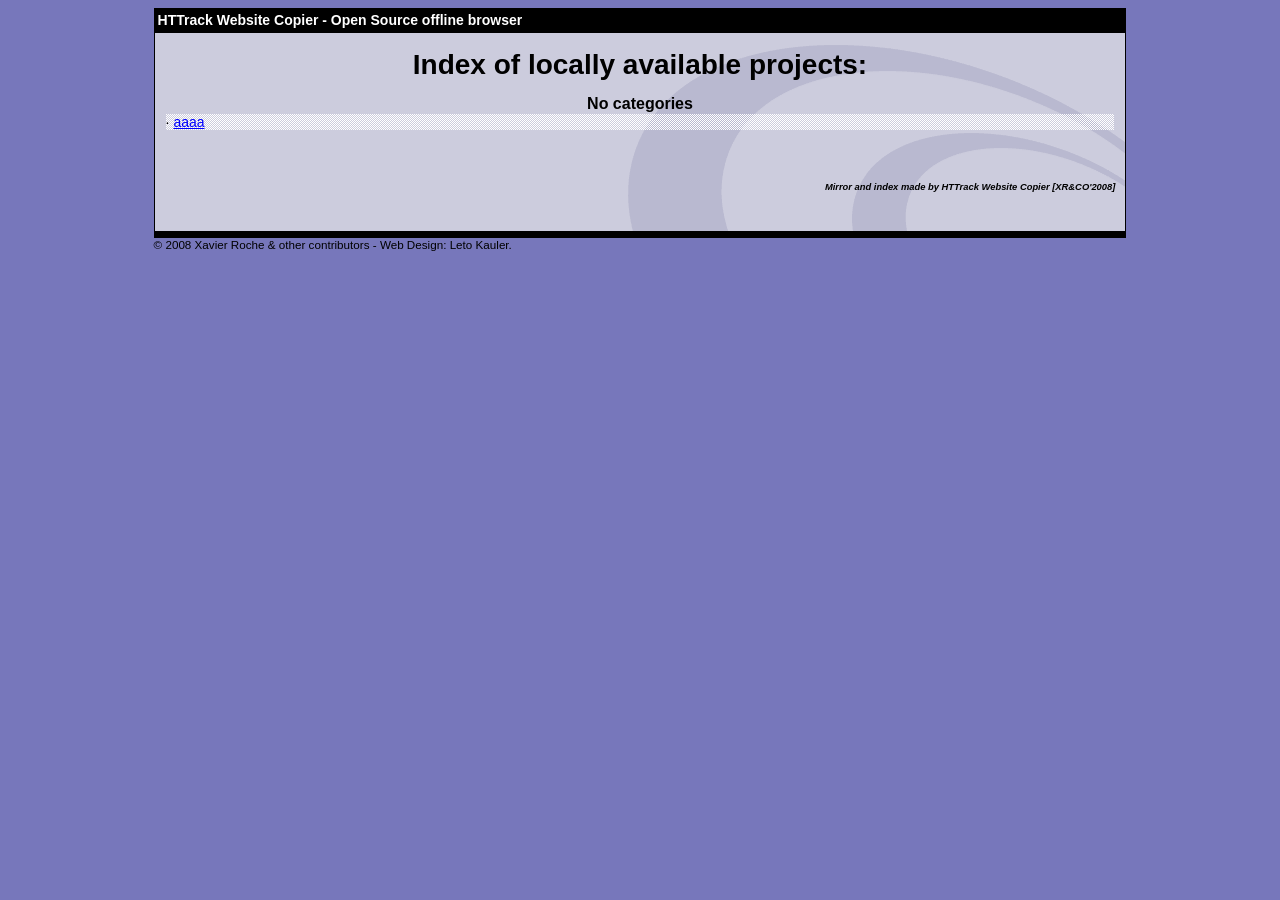
==== commit 8f5a3ecd: "Add files via upload" ====
--- a/index.html
+++ b/index.html
@@ -1,466 +1,140 @@
-<!DOCTYPE html>
-<html lang="sv" class="scroll-smooth">
-<head>
-    <meta charset="UTF-8">
-    <meta name="viewport" content="width=device-width, initial-scale=1.0">
-    <title>FA Bygg | Kvalitet & Pålitlighet inom Bygg</title>
-    <meta name="description" content="FA Bygg (Fredrik Armand Bygg AB) är din partner från idé till färdigt projekt. Ett professionellt byggföretag med fokus på kvalitet, noggrannhet och kundnöjdhet.">
-    
-    <!-- Tailwind CSS -->
-    <script src="https://cdn.tailwindcss.com"></script>
-    <script>
-        tailwind.config = {
-            theme: {
-                extend: {
-                    colors: {
-                        brand: {
-                            50: '#fdf8ec',
-                            100: '#f9efd0',
-                            200: '#f2dba0',
-                            300: '#eac167',
-                            400: '#e3a537',
-                            500: '#db8a1b',
-                            600: '#c26e13',
-                            700: '#a15114',
-                            800: '#814117',
-                            900: '#683615',
-                            950: '#3c1b09',
-                        },
-                        dark: {
-                            900: '#0a0a0a',
-                            800: '#171717',
-                            700: '#262626'
-                        }
-                    },
-                    fontFamily: {
-                        sans: ['Inter', 'system-ui', 'sans-serif'],
-                    },
-                }
-            }
-        }
-    </script>
-    
-    <!-- Fonts -->
-    <link rel="preconnect" href="https://fonts.googleapis.com">
-    <link rel="preconnect" href="https://fonts.gstatic.com" crossorigin>
-    <link href="https://fonts.googleapis.com/css2?family=Inter:wght@300;400;500;600;700&display=swap" rel="stylesheet">
-    
-    <!-- Custom CSS -->
-    <link rel="stylesheet" href="./styles.css">
-    
-    <!-- GSAP Core and ScrollTrigger -->
-    <script src="https://cdnjs.cloudflare.com/ajax/libs/gsap/3.12.2/gsap.min.js"></script>
-    <script src="https://cdnjs.cloudflare.com/ajax/libs/gsap/3.12.2/ScrollTrigger.min.js"></script>
-    <!-- Lucide Icons -->
-    <script src="https://unpkg.com/lucide@latest"></script>
-</head>
-<body class="bg-dark-900 text-zinc-300 font-sans antialiased selection:bg-brand-500 selection:text-white">
-
-    <!-- Sticky Header -->
-    <header id="navbar" class="fixed w-full top-0 z-50 transition-all duration-300 bg-transparent py-6 border-b border-transparent">
-        <div class="max-w-7xl mx-auto px-6 md:px-12 flex justify-between items-center">
-            <a href="#" class="text-2xl font-bold tracking-tight text-white flex items-center gap-2 group">
-                <i data-lucide="hammer" class="text-brand-500 w-6 h-6 group-hover:rotate-12 transition-transform"></i>
-                FA Bygg<span class="text-brand-500">.</span>
-            </a>
-            
-            <!-- Desktop Nav -->
-            <nav class="hidden md:flex items-center gap-8">
-                <a href="#om-oss" class="text-sm font-medium hover:text-white transition-colors">Om oss</a>
-                <a href="#tjanster" class="text-sm font-medium hover:text-white transition-colors">Tjänster</a>
-                <a href="#varfor-vi" class="text-sm font-medium hover:text-white transition-colors">Varför vi</a>
-                <a href="#recensioner" class="text-sm font-medium hover:text-white transition-colors">Recensioner</a>
-                <a href="#kontakt" class="text-sm font-medium bg-brand-500 text-white px-5 py-2.5 rounded-full hover:bg-brand-600 transition-all shadow-[0_0_15px_rgba(219,138,27,0.3)] hover:shadow-[0_0_25px_rgba(219,138,27,0.5)]">
-                    Kontakta oss
-                </a>
-            </nav>
-
-            <!-- Mobile Menu Toggle -->
-            <button id="mobile-menu-btn" class="md:hidden text-white p-2">
-                <i data-lucide="menu" class="w-6 h-6"></i>
-            </button>
-        </div>
-        
-        <!-- Mobile Nav (Hidden by default) -->
-        <div id="mobile-menu" class="hidden absolute top-full left-0 w-full bg-dark-900/95 backdrop-blur-xl border-b border-white/5 py-4 px-6 flex-col gap-4 shadow-2xl">
-            <a href="#om-oss" class="mobile-link text-lg font-medium py-2">Om oss</a>
-            <a href="#tjanster" class="mobile-link text-lg font-medium py-2">Tjänster</a>
-            <a href="#varfor-vi" class="mobile-link text-lg font-medium py-2">Varför vi</a>
-            <a href="#recensioner" class="mobile-link text-lg font-medium py-2">Recensioner</a>
-            <a href="#kontakt" class="mobile-link text-lg font-medium py-2 text-brand-400">Kontakta oss</a>
-        </div>
-    </header>
-
-    <!-- Hero Section -->
-    <section class="relative min-h-screen flex items-center justify-center pt-20 overflow-hidden">
-        <!-- Background Image with Overlay -->
-        <div class="absolute inset-0 z-0">
-            <img src="https://images.unsplash.com/photo-1541888086425-d81bb19240f5?ixlib=rb-4.0.3&auto=format&fit=crop&w=2070&q=80" alt="Byggprojekt" class="w-full h-full object-cover object-center scale-105" id="hero-img" />
-            <div class="absolute inset-0 bg-gradient-to-b from-dark-900/80 via-dark-900/70 to-dark-900"></div>
-        </div>
-        
-        <div class="relative z-10 max-w-5xl mx-auto px-6 md:px-12 text-center reveal-sequence">
-            <span class="inline-block py-1 px-3 rounded-full bg-white/5 border border-white/10 text-brand-400 text-sm font-semibold tracking-wider uppercase mb-6 backdrop-blur-sm">
-                Fredrik Armand Bygg AB
-            </span>
-            <h1 class="text-5xl md:text-7xl lg:text-8xl font-bold text-white tracking-tighter leading-[1.1] mb-8">
-                Kvalitet & Pålitlighet <br/>
-                <span class="text-transparent bg-clip-text bg-gradient-to-r from-brand-300 to-brand-500">inom Bygg</span>
-            </h1>
-            <p class="text-lg md:text-xl text-zinc-400 max-w-2xl mx-auto mb-10 font-light">
-                FA Bygg – din trygga partner från första idé till helt färdigt projekt. Vi bygger för framtiden med precision i varje detalj.
-            </p>
-            <div class="flex flex-col sm:flex-row items-center justify-center gap-4">
-                <a href="#kontakt" class="w-full sm:w-auto px-8 py-4 bg-brand-500 text-white font-medium rounded-full hover:bg-brand-600 transition-all flex items-center justify-center gap-2 group">
-                    Kontakta oss
-                    <i data-lucide="arrow-right" class="w-4 h-4 group-hover:translate-x-1 transition-transform"></i>
-                </a>
-                <a href="#tjanster" class="w-full sm:w-auto px-8 py-4 bg-white/5 text-white font-medium rounded-full border border-white/10 hover:bg-white/10 transition-all flex items-center justify-center">
-                    Våra tjänster
-                </a>
-            </div>
-        </div>
-        
-        <!-- Scroll indicator -->
-        <div class="absolute bottom-10 left-1/2 -translate-x-1/2 z-10 animate-bounce">
-            <i data-lucide="chevron-down" class="w-6 h-6 text-zinc-500"></i>
-        </div>
-    </section>
-
-    <!-- About Section -->
-    <section id="om-oss" class="py-24 md:py-32 relative bg-dark-900">
-        <div class="max-w-7xl mx-auto px-6 md:px-12">
-            <div class="grid grid-cols-1 md:grid-cols-2 gap-16 items-center">
-                <div class="reveal-up">
-                    <h2 class="text-3xl md:text-5xl font-bold text-white tracking-tight mb-6">En grund av <span class="text-brand-500">förtroende</span>.</h2>
-                    <p class="text-zinc-400 text-lg leading-relaxed mb-8">
-                        FA Bygg (Fredrik Armand Bygg AB) är ett professionellt byggföretag med fokus på kvalitet, noggrannhet och kundnöjdhet. Vi är stolta över att leverera resultat som överträffar förväntningar, oavsett projektets storlek.
-                    </p>
-                    
-                    <div class="flex flex-col sm:flex-row gap-6">
-                        <div class="flex items-center gap-4 bg-dark-800/50 p-4 rounded-2xl border border-white/5">
-                            <div class="w-12 h-12 rounded-full bg-brand-500/20 flex items-center justify-center text-brand-500">
-                                <i data-lucide="award" class="w-6 h-6"></i>
-                            </div>
-                            <div>
-                                <h4 class="text-white font-medium">Högsta kreditvärdighet</h4>
-                                <p class="text-xs text-zinc-500">Trygg ekonomisk partner</p>
-                            </div>
-                        </div>
-                        <div class="flex items-center gap-4 bg-dark-800/50 p-4 rounded-2xl border border-white/5">
-                            <div class="w-12 h-12 rounded-full bg-brand-500/20 flex items-center justify-center text-brand-500">
-                                <i data-lucide="trending-up" class="w-6 h-6"></i>
-                            </div>
-                            <div>
-                                <h4 class="text-white font-medium">Nordiskt Tillväxtcertifikat</h4>
-                                <p class="text-xs text-zinc-500">Erkänd utveckling</p>
-                            </div>
-                        </div>
-                    </div>
-                </div>
-                
-                <div class="relative reveal-up delay-100">
-                    <div class="aspect-square rounded-3xl overflow-hidden relative border border-white/10">
-                        <img src="https://images.unsplash.com/photo-1503387762-592deb58ef4e?ixlib=rb-4.0.3&auto=format&fit=crop&w=1600&q=80" alt="Byggdetaljer" class="w-full h-full object-cover" />
-                        <div class="absolute inset-0 bg-gradient-to-tr from-dark-900/80 to-transparent"></div>
-                    </div>
-                    <!-- Decorative element -->
-                    <div class="absolute -bottom-8 -left-8 w-48 h-48 bg-brand-500/20 blur-3xl rounded-full z-[-1]"></div>
-                </div>
-            </div>
-        </div>
-    </section>
-
-    <!-- Services Section -->
-    <section id="tjanster" class="py-24 md:py-32 bg-dark-800 relative border-y border-white/5">
-        <div class="max-w-7xl mx-auto px-6 md:px-12">
-            <div class="text-center mb-20 reveal-up">
-                <h2 class="text-3xl md:text-5xl font-bold text-white tracking-tight mb-4">Våra <span class="text-brand-500">Tjänster</span></h2>
-                <p class="text-zinc-400 max-w-2xl mx-auto">Från första skissen till sista spiken. Vi erbjuder en heltäckande lösning för dina byggbehov.</p>
-            </div>
-            
-            <div class="grid grid-cols-1 md:grid-cols-2 lg:grid-cols-4 gap-6">
-                <!-- Service 1 -->
-                <div class="group bg-dark-900 p-8 rounded-3xl border border-white/5 hover:border-brand-500/30 hover:bg-dark-900/80 transition-all duration-500 hover:-translate-y-2 reveal-up">
-                    <div class="w-14 h-14 rounded-2xl bg-dark-800 border border-white/10 flex items-center justify-center mb-6 group-hover:scale-110 group-hover:border-brand-500/50 transition-all duration-300">
-                        <i data-lucide="home" class="w-7 h-7 text-brand-400"></i>
-                    </div>
-                    <h3 class="text-xl font-semibold text-white mb-3">Renovering</h3>
-                    <p class="text-zinc-400 text-sm leading-relaxed">Modernisering och upprustning av befintliga ytor med största hänsyn till ursprungsdesign och dina visioner.</p>
-                </div>
-
-                <!-- Service 2 -->
-                <div class="group bg-dark-900 p-8 rounded-3xl border border-white/5 hover:border-brand-500/30 hover:bg-dark-900/80 transition-all duration-500 hover:-translate-y-2 reveal-up delay-100">
-                    <div class="w-14 h-14 rounded-2xl bg-dark-800 border border-white/10 flex items-center justify-center mb-6 group-hover:scale-110 group-hover:border-brand-500/50 transition-all duration-300">
-                        <i data-lucide="building-2" class="w-7 h-7 text-brand-400"></i>
-                    </div>
-                    <h3 class="text-xl font-semibold text-white mb-3">Nybyggnation</h3>
-                    <p class="text-zinc-400 text-sm leading-relaxed">Vi bygger ditt drömhus från grunden. Totalentreprenad med fokus på kvalitet och hållbarhet.</p>
-                </div>
-
-                <!-- Service 3 -->
-                <div class="group bg-dark-900 p-8 rounded-3xl border border-white/5 hover:border-brand-500/30 hover:bg-dark-900/80 transition-all duration-500 hover:-translate-y-2 reveal-up delay-200">
-                    <div class="w-14 h-14 rounded-2xl bg-dark-800 border border-white/10 flex items-center justify-center mb-6 group-hover:scale-110 group-hover:border-brand-500/50 transition-all duration-300">
-                        <i data-lucide="maximize" class="w-7 h-7 text-brand-400"></i>
-                    </div>
-                    <h3 class="text-xl font-semibold text-white mb-3">Tillbyggnad</h3>
-                    <p class="text-zinc-400 text-sm leading-relaxed">Skapa mer rymd. Vi bygger ut ditt hem sömlöst för att matcha den befintliga strukturen perfekt.</p>
-                </div>
-
-                <!-- Service 4 -->
-                <div class="group bg-dark-900 p-8 rounded-3xl border border-white/5 hover:border-brand-500/30 hover:bg-dark-900/80 transition-all duration-500 hover:-translate-y-2 reveal-up delay-300">
-                    <div class="w-14 h-14 rounded-2xl bg-dark-800 border border-white/10 flex items-center justify-center mb-6 group-hover:scale-110 group-hover:border-brand-500/50 transition-all duration-300">
-                        <i data-lucide="ruler" class="w-7 h-7 text-brand-400"></i>
-                    </div>
-                    <h3 class="text-xl font-semibold text-white mb-3">Snickeri</h3>
-                    <p class="text-zinc-400 text-sm leading-relaxed">Finsnickeri och skräddarsydda lösningar. Hantverk utfört med passion och millimeterprecision.</p>
-                </div>
-            </div>
-        </div>
-    </section>
-
-    <!-- Why Choose Us -->
-    <section id="varfor-vi" class="py-24 md:py-32 bg-dark-900 relative">
-        <div class="max-w-7xl mx-auto px-6 md:px-12 flex flex-col md:flex-row gap-16 items-center">
-            <div class="w-full md:w-1/2 reveal-up">
-                <h2 class="text-3xl md:text-5xl font-bold text-white tracking-tight mb-8">Varför välja <span class="text-brand-500">FA Bygg</span>?</h2>
-                <div class="space-y-6">
-                    <div class="flex items-start gap-4">
-                        <div class="mt-1 bg-brand-500/10 p-2 rounded-lg border border-brand-500/20">
-                            <i data-lucide="check" class="w-5 h-5 text-brand-500"></i>
-                        </div>
-                        <div>
-                            <h4 class="text-xl font-medium text-white mb-1">Erfarenhet & expertis</h4>
-                            <p class="text-zinc-400">Med årtionden i branschen besitter vi den kunskap som krävs för komplexa projekt.</p>
-                        </div>
-                    </div>
-                    <div class="flex items-start gap-4">
-                        <div class="mt-1 bg-brand-500/10 p-2 rounded-lg border border-brand-500/20">
-                            <i data-lucide="check" class="w-5 h-5 text-brand-500"></i>
-                        </div>
-                        <div>
-                            <h4 class="text-xl font-medium text-white mb-1">Hög kvalitet i varje detalj</h4>
-                            <p class="text-zinc-400">Vi kompromissar aldrig. Varje spik och list monteras med yrkesstolthet.</p>
-                        </div>
-                    </div>
-                    <div class="flex items-start gap-4">
-                        <div class="mt-1 bg-brand-500/10 p-2 rounded-lg border border-brand-500/20">
-                            <i data-lucide="check" class="w-5 h-5 text-brand-500"></i>
-                        </div>
-                        <div>
-                            <h4 class="text-xl font-medium text-white mb-1">Pålitlig leverans</h4>
-                            <p class="text-zinc-400">Vi håller tidsramar och budget. En transparent process från början till slut.</p>
-                        </div>
-                    </div>
-                    <div class="flex items-start gap-4">
-                        <div class="mt-1 bg-brand-500/10 p-2 rounded-lg border border-brand-500/20">
-                            <i data-lucide="check" class="w-5 h-5 text-brand-500"></i>
-                        </div>
-                        <div>
-                            <h4 class="text-xl font-medium text-white mb-1">Nöjda kunder</h4>
-                            <p class="text-zinc-400">Långsiktiga relationer och återkommande uppdragsgivare är vårt främsta bevis på kvalitet.</p>
-                        </div>
-                    </div>
-                </div>
-            </div>
-            
-            <div class="w-full md:w-1/2 relative reveal-up delay-100">
-                <div class="grid grid-cols-2 gap-4">
-                    <div class="space-y-4 pt-12">
-                        <img src="https://images.unsplash.com/photo-1589939705384-5185137a7f0f?ixlib=rb-4.0.3&auto=format&fit=crop&w=800&q=80" alt="Byggplats" class="rounded-2xl border border-white/5 w-full object-cover aspect-square" />
-                        <div class="bg-dark-800 p-6 rounded-2xl border border-white/5 text-center">
-                            <h3 class="text-4xl font-bold text-brand-500 mb-2">15+</h3>
-                            <p class="text-sm text-zinc-400 uppercase tracking-widest">Års Erfarenhet</p>
-                        </div>
-                    </div>
-                    <div class="space-y-4">
-                        <div class="bg-dark-800 p-6 rounded-2xl border border-white/5 text-center">
-                            <h3 class="text-4xl font-bold text-brand-500 mb-2">100%</h3>
-                            <p class="text-sm text-zinc-400 uppercase tracking-widest">Kundnöjdhet</p>
-                        </div>
-                        <img src="https://images.unsplash.com/photo-1513694203232-719a280e022f?ixlib=rb-4.0.3&auto=format&fit=crop&w=800&q=80" alt="Snickeri" class="rounded-2xl border border-white/5 w-full object-cover aspect-[4/5]" />
-                    </div>
-                </div>
-            </div>
-        </div>
-    </section>
-
-    <!-- Reviews Section -->
-    <section id="recensioner" class="py-24 md:py-32 bg-dark-800 relative border-t border-white/5">
-        <div class="max-w-7xl mx-auto px-6 md:px-12">
-            <div class="text-center mb-20 reveal-up">
-                <h2 class="text-3xl md:text-5xl font-bold text-white tracking-tight mb-4">Vad våra <span class="text-brand-500">Kunder</span> Säger</h2>
-                <p class="text-zinc-400 max-w-2xl mx-auto">Vårt mål är alltid att överträffa förväntningarna.</p>
-            </div>
-            
-            <div class="grid grid-cols-1 md:grid-cols-3 gap-6">
-                <!-- Review 1 -->
-                <div class="bg-dark-900 p-8 rounded-3xl border border-white/5 reveal-up">
-                    <div class="flex gap-1 mb-6">
-                        <i data-lucide="star" class="w-5 h-5 text-brand-500 fill-brand-500"></i>
-                        <i data-lucide="star" class="w-5 h-5 text-brand-500 fill-brand-500"></i>
-                        <i data-lucide="star" class="w-5 h-5 text-brand-500 fill-brand-500"></i>
-                        <i data-lucide="star" class="w-5 h-5 text-brand-500 fill-brand-500"></i>
-                        <i data-lucide="star" class="w-5 h-5 text-brand-500 fill-brand-500"></i>
-                    </div>
-                    <p class="text-zinc-300 leading-relaxed mb-8 italic">"FA Bygg totalrenoverade vår villa och vi kunde inte vara mer nöjda. Hela processen kändes professionell, de höll tidplanen och slutresultatet är fantastiskt."</p>
-                    <div class="flex items-center gap-4">
-                        <div class="w-10 h-10 rounded-full bg-dark-700 flex items-center justify-center text-white font-medium border border-white/10">AJ</div>
-                        <div>
-                            <h5 class="text-white font-medium">Anders Johansson</h5>
-                            <p class="text-xs text-zinc-500">Totalrenovering Villa</p>
-                        </div>
-                    </div>
-                </div>
-
-                <!-- Review 2 -->
-                <div class="bg-dark-900 p-8 rounded-3xl border border-white/5 reveal-up delay-100">
-                    <div class="flex gap-1 mb-6">
-                        <i data-lucide="star" class="w-5 h-5 text-brand-500 fill-brand-500"></i>
-                        <i data-lucide="star" class="w-5 h-5 text-brand-500 fill-brand-500"></i>
-                        <i data-lucide="star" class="w-5 h-5 text-brand-500 fill-brand-500"></i>
-                        <i data-lucide="star" class="w-5 h-5 text-brand-500 fill-brand-500"></i>
-                        <i data-lucide="star" class="w-5 h-5 text-brand-500 fill-brand-500"></i>
-                    </div>
-                    <p class="text-zinc-300 leading-relaxed mb-8 italic">"En pålitlig partner för vår tillbyggnad. Kommunikationen var tydlig under hela resans gång och kvaliteten på snickeriet är av yppersta klass. Starkt rekommenderat."</p>
-                    <div class="flex items-center gap-4">
-                        <div class="w-10 h-10 rounded-full bg-dark-700 flex items-center justify-center text-white font-medium border border-white/10">ML</div>
-                        <div>
-                            <h5 class="text-white font-medium">Maria Lindberg</h5>
-                            <p class="text-xs text-zinc-500">Tillbyggnad & Altan</p>
-                        </div>
-                    </div>
-                </div>
-
-                <!-- Review 3 -->
-                <div class="bg-dark-900 p-8 rounded-3xl border border-white/5 reveal-up delay-200">
-                    <div class="flex gap-1 mb-6">
-                        <i data-lucide="star" class="w-5 h-5 text-brand-500 fill-brand-500"></i>
-                        <i data-lucide="star" class="w-5 h-5 text-brand-500 fill-brand-500"></i>
-                        <i data-lucide="star" class="w-5 h-5 text-brand-500 fill-brand-500"></i>
-                        <i data-lucide="star" class="w-5 h-5 text-brand-500 fill-brand-500"></i>
-                        <i data-lucide="star" class="w-5 h-5 text-brand-500 fill-brand-500"></i>
-                    </div>
-                    <p class="text-zinc-300 leading-relaxed mb-8 italic">"Noggranna, seriösa och höll alltid det de lovade. Köksrenoveringen gick oerhört smidigt och detaljfinishen är verkligen premium. Kommer anlita FA Bygg igen!"</p>
-                    <div class="flex items-center gap-4">
-                        <div class="w-10 h-10 rounded-full bg-dark-700 flex items-center justify-center text-white font-medium border border-white/10">PE</div>
-                        <div>
-                            <h5 class="text-white font-medium">Peter Eriksson</h5>
-                            <p class="text-xs text-zinc-500">Köksrenovering</p>
-                        </div>
-                    </div>
-                </div>
-            </div>
-        </div>
-    </section>
-
-    <!-- Contact Section -->
-    <section id="kontakt" class="py-24 md:py-32 bg-dark-900 relative">
-        <div class="absolute inset-0 bg-[radial-gradient(circle_at_top_right,rgba(219,138,27,0.05),transparent_40%)] pointer-events-none"></div>
-        <div class="max-w-7xl mx-auto px-6 md:px-12">
-            <div class="grid grid-cols-1 lg:grid-cols-2 gap-16">
-                
-                <!-- Contact Info -->
-                <div class="reveal-up">
-                    <h2 class="text-3xl md:text-5xl font-bold text-white tracking-tight mb-6">Redo att förverkliga <br/><span class="text-brand-500">ditt projekt?</span></h2>
-                    <p class="text-zinc-400 text-lg mb-12 max-w-md">
-                        Hör av dig till oss så bokar vi in ett förutsättningslöst möte. Vi ser fram emot att diskutera dina visioner.
-                    </p>
-                    
-                    <div class="space-y-8">
-                        <div class="flex items-start gap-5">
-                            <div class="w-12 h-12 rounded-xl bg-dark-800 border border-white/10 flex items-center justify-center shrink-0">
-                                <i data-lucide="building" class="w-5 h-5 text-brand-500"></i>
-                            </div>
-                            <div>
-                                <h4 class="text-white font-medium mb-1">Fredrik Armand Bygg AB</h4>
-                                <p class="text-zinc-400 text-sm">Org.nr: 556825-3594</p>
-                            </div>
-                        </div>
-                        
-                        <div class="flex items-start gap-5">
-                            <div class="w-12 h-12 rounded-xl bg-dark-800 border border-white/10 flex items-center justify-center shrink-0">
-                                <i data-lucide="phone" class="w-5 h-5 text-brand-500"></i>
-                            </div>
-                            <div>
-                                <h4 class="text-white font-medium mb-1">Telefon</h4>
-                                <p class="text-zinc-400 text-sm"><a href="tel:0707550973" class="hover:text-brand-400 transition-colors">070-755 09 73</a></p>
-                            </div>
-                        </div>
-
-                        <div class="flex items-start gap-5">
-                            <div class="w-12 h-12 rounded-xl bg-dark-800 border border-white/10 flex items-center justify-center shrink-0">
-                                <i data-lucide="map-pin" class="w-5 h-5 text-brand-500"></i>
-                            </div>
-                            <div>
-                                <h4 class="text-white font-medium mb-1">Adress</h4>
-                                <p class="text-zinc-400 text-sm leading-relaxed">Fjällsta Tallbacken 32<br/>645 97 Stallarholmen</p>
-                            </div>
-                        </div>
-                    </div>
-                </div>
-
-                <!-- Contact Form -->
-                <div class="bg-dark-800 p-8 md:p-12 rounded-3xl border border-white/5 reveal-up delay-100">
-                    <h3 class="text-2xl font-bold text-white mb-8">Skicka ett meddelande</h3>
-                    <form id="contact-form" class="space-y-6">
-                        <div>
-                            <label for="name" class="block text-sm font-medium text-zinc-400 mb-2">Namn</label>
-                            <input type="text" id="name" name="name" required class="w-full bg-dark-900 border border-white/10 rounded-xl px-4 py-3 text-white focus:outline-none focus:ring-2 focus:ring-brand-500/50 focus:border-brand-500 transition-all placeholder:text-zinc-600" placeholder="Ditt namn">
-                        </div>
-                        <div>
-                            <label for="email" class="block text-sm font-medium text-zinc-400 mb-2">E-post</label>
-                            <input type="email" id="email" name="email" required class="w-full bg-dark-900 border border-white/10 rounded-xl px-4 py-3 text-white focus:outline-none focus:ring-2 focus:ring-brand-500/50 focus:border-brand-500 transition-all placeholder:text-zinc-600" placeholder="din@epost.se">
-                        </div>
-                        <div>
-                            <label for="message" class="block text-sm font-medium text-zinc-400 mb-2">Meddelande</label>
-                            <textarea id="message" name="message" rows="4" required class="w-full bg-dark-900 border border-white/10 rounded-xl px-4 py-3 text-white focus:outline-none focus:ring-2 focus:ring-brand-500/50 focus:border-brand-500 transition-all placeholder:text-zinc-600 resize-none" placeholder="Beskriv ditt projekt..."></textarea>
-                        </div>
-                        <button type="submit" class="w-full py-4 bg-brand-500 text-white font-medium rounded-xl hover:bg-brand-600 transition-all shadow-[0_4px_20px_rgba(219,138,27,0.2)] hover:shadow-[0_4px_30px_rgba(219,138,27,0.4)] flex items-center justify-center gap-2">
-                            Skicka förfrågan
-                            <i data-lucide="send" class="w-4 h-4"></i>
-                        </button>
-                    </form>
-                </div>
-                
-            </div>
-        </div>
-    </section>
-
-    <!-- Footer -->
-    <footer class="bg-dark-950 pt-16 pb-8 border-t border-white/5">
-        <div class="max-w-7xl mx-auto px-6 md:px-12">
-            <div class="flex flex-col md:flex-row justify-between items-center gap-8 mb-12">
-                <a href="#" class="text-2xl font-bold tracking-tight text-white flex items-center gap-2">
-                    <i data-lucide="hammer" class="text-brand-500 w-6 h-6"></i>
-                    FA Bygg<span class="text-brand-500">.</span>
-                </a>
-                
-                <div class="flex gap-6">
-                    <a href="#" class="w-10 h-10 rounded-full bg-dark-800 border border-white/10 flex items-center justify-center text-zinc-400 hover:text-brand-500 hover:border-brand-500/50 transition-all">
-                        <i data-lucide="facebook" class="w-4 h-4"></i>
-                    </a>
-                    <a href="#" class="w-10 h-10 rounded-full bg-dark-800 border border-white/10 flex items-center justify-center text-zinc-400 hover:text-brand-500 hover:border-brand-500/50 transition-all">
-                        <i data-lucide="instagram" class="w-4 h-4"></i>
-                    </a>
-                    <a href="#" class="w-10 h-10 rounded-full bg-dark-800 border border-white/10 flex items-center justify-center text-zinc-400 hover:text-brand-500 hover:border-brand-500/50 transition-all">
-                        <i data-lucide="linkedin" class="w-4 h-4"></i>
-                    </a>
-                </div>
-            </div>
-            
-            <div class="border-t border-white/10 pt-8 flex flex-col md:flex-row justify-between items-center gap-4">
-                <p class="text-zinc-500 text-sm">
-                    &copy; 2026 Fredrik Armand Bygg AB. Alla rättigheter förbehållna.
-                </p>
-                <div class="flex gap-6 text-sm text-zinc-500">
-                    <a href="#" class="hover:text-white transition-colors">Integritetspolicy</a>
-                    <a href="#" class="hover:text-white transition-colors">Användarvillkor</a>
-                </div>
-            </div>
-        </div>
-    </footer>
-
-    <script type="module" src="./app.js"></script>
-</body>
-</html>
+<html xmlns="http://www.w3.org/1999/xhtml" lang="en">
+
+<head>
+	<meta http-equiv="Content-Type" content="text/html; charset=utf-8" />
+	<meta name="description" content="HTTrack is an easy-to-use website mirror utility. It allows you to download a World Wide website from the Internet to a local directory,building recursively all structures, getting html, images, and other files from the server to your computer. Links are rebuiltrelatively so that you can freely browse to the local site (works with any browser). You can mirror several sites together so that you can jump from one toanother. You can, also, update an existing mirror site, or resume an interrupted download. The robot is fully configurable, with an integrated help" />
+	<meta name="keywords" content="httrack, HTTRACK, HTTrack, winhttrack, WINHTTRACK, WinHTTrack, offline browser, web mirror utility, aspirateur web, surf offline, web capture, www mirror utility, browse offline, local  site builder, website mirroring, aspirateur www, internet grabber, capture de site web, internet tool, hors connexion, unix, dos, windows 95, windows 98, solaris, ibm580, AIX 4.0, HTS, HTGet, web aspirator, web aspirateur, libre, GPL, GNU, free software" />
+	<title>List of available projects - HTTrack Website Copier</title>
+	<!-- Mirror and index made by HTTrack Website Copier/3.49-2 [XR&CO'2014] -->
+
+	<style type="text/css">
+	<!--
+
+body {
+	margin: 0;  padding: 0;  margin-bottom: 15px;  margin-top: 8px;
+	background: #77b;
+}
+body, td {
+	font: 14px "Trebuchet MS", Verdana, Arial, Helvetica, sans-serif;
+	}
+
+#subTitle {
+	background: #000;  color: #fff;  padding: 4px;  font-weight: bold; 
+	}
+
+#siteNavigation a, #siteNavigation .current {
+	font-weight: bold;  color: #448;
+	}
+#siteNavigation a:link    { text-decoration: none; }
+#siteNavigation a:visited { text-decoration: none; }
+
+#siteNavigation .current { background-color: #ccd; }
+
+#siteNavigation a:hover   { text-decoration: none;  background-color: #fff;  color: #000; }
+#siteNavigation a:active  { text-decoration: none;  background-color: #ccc; }
+
+
+a:link    { text-decoration: underline;  color: #00f; }
+a:visited { text-decoration: underline;  color: #000; }
+a:hover   { text-decoration: underline;  color: #c00; }
+a:active  { text-decoration: underline; }
+
+#pageContent {
+	clear: both;
+	border-bottom: 6px solid #000;
+	padding: 10px;  padding-top: 20px;
+	line-height: 1.65em;
+	background-image: url(backblue.gif);
+	background-repeat: no-repeat;
+	background-position: top right;
+	}
+
+#pageContent, #siteNavigation {
+	background-color: #ccd;
+	}
+
+
+.imgLeft  { float: left;   margin-right: 10px;  margin-bottom: 10px; }
+.imgRight { float: right;  margin-left: 10px;   margin-bottom: 10px; }
+
+hr { height: 1px;  color: #000;  background-color: #000;  margin-bottom: 15px; }
+
+h1 { margin: 0;  font-weight: bold;  font-size: 2em; }
+h2 { margin: 0;  font-weight: bold;  font-size: 1.6em; }
+h3 { margin: 0;  font-weight: bold;  font-size: 1.3em; }
+h4 { margin: 0;  font-weight: bold;  font-size: 1.18em; }
+
+.blak { background-color: #000; }
+.hide { display: none; }
+.tableWidth { min-width: 400px; }
+
+.tblRegular       { border-collapse: collapse; }
+.tblRegular td    { padding: 6px;  background-image: url(fade.gif);  border: 2px solid #99c; }
+.tblHeaderColor, .tblHeaderColor td { background: #99c; }
+.tblNoBorder td   { border: 0; }
+
+
+// -->
+</style>
+
+</head>
+
+<body>
+<table width="76%" border="0" align="center" cellspacing="0" cellpadding="3" class="tableWidth">
+	<tr>
+	<td id="subTitle">HTTrack Website Copier - Open Source offline browser</td>
+	</tr>
+</table>
+<table width="76%" border="0" align="center" cellspacing="0" cellpadding="0" class="tableWidth">
+<tr class="blak">
+<td>
+	<table width="100%" border="0" align="center" cellspacing="1" cellpadding="0">
+	<tr>
+	<td colspan="6"> 
+		<table width="100%" border="0" align="center" cellspacing="0" cellpadding="10">
+		<tr> 
+		<td id="pageContent"> 
+<!-- ==================== End prologue ==================== -->
+
+
+<h1 ALIGN=Center>Index of locally available projects:</H1>
+  <table border="0" width="100%" cellspacing="1" cellpadding="0">
+		<TH>
+		<BR/>
+			No categories
+		</TH>
+		<TR>
+		  <TD BACKGROUND="fade.gif">
+                    &middot; <A HREF="aaaa/index.html">aaaa</A>
+   		  </TD>
+		</TR>
+	</TABLE>
+	<BR>
+	<H6 ALIGN="RIGHT">
+         <I>Mirror and index made by HTTrack Website Copier [XR&CO'2008]</I>
+	</H6>
+	<!-- Mirror and index made by HTTrack Website Copier/3.49-2 [XR&CO'2014] -->
+	<!-- Thanks for using HTTrack Website Copier! -->
+
+<!-- ==================== Start epilogue ==================== -->
+		</td>
+		</tr>
+		</table>
+	</td>
+	</tr>
+	</table>
+</td>
+</tr>
+</table>
+
+<table width="76%" border="0" align="center" valign="bottom" cellspacing="0" cellpadding="0">
+	<tr>
+	<td id="footer"><small>&copy; 2008 Xavier Roche & other contributors - Web Design: Leto Kauler.</small></td>
+	</tr>
+</table>
+
+</body>
+
+</html>
+
+
